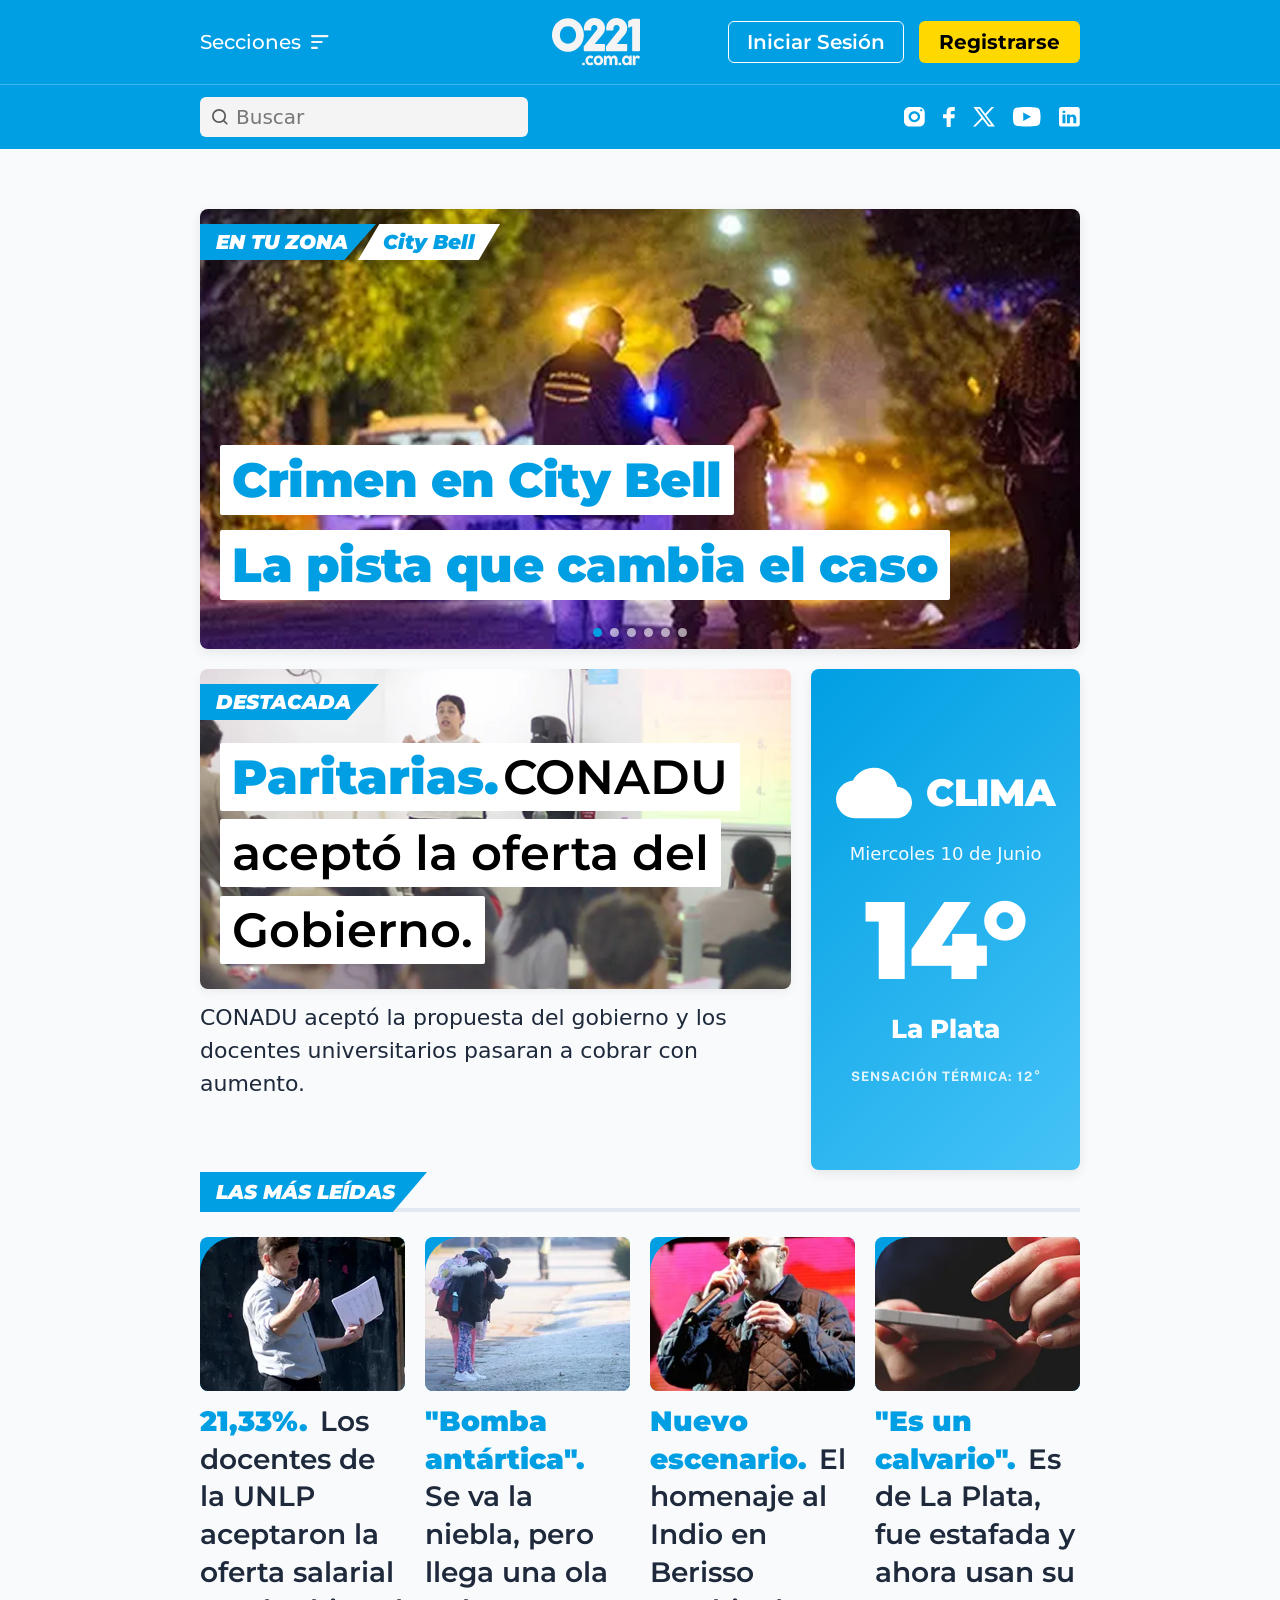
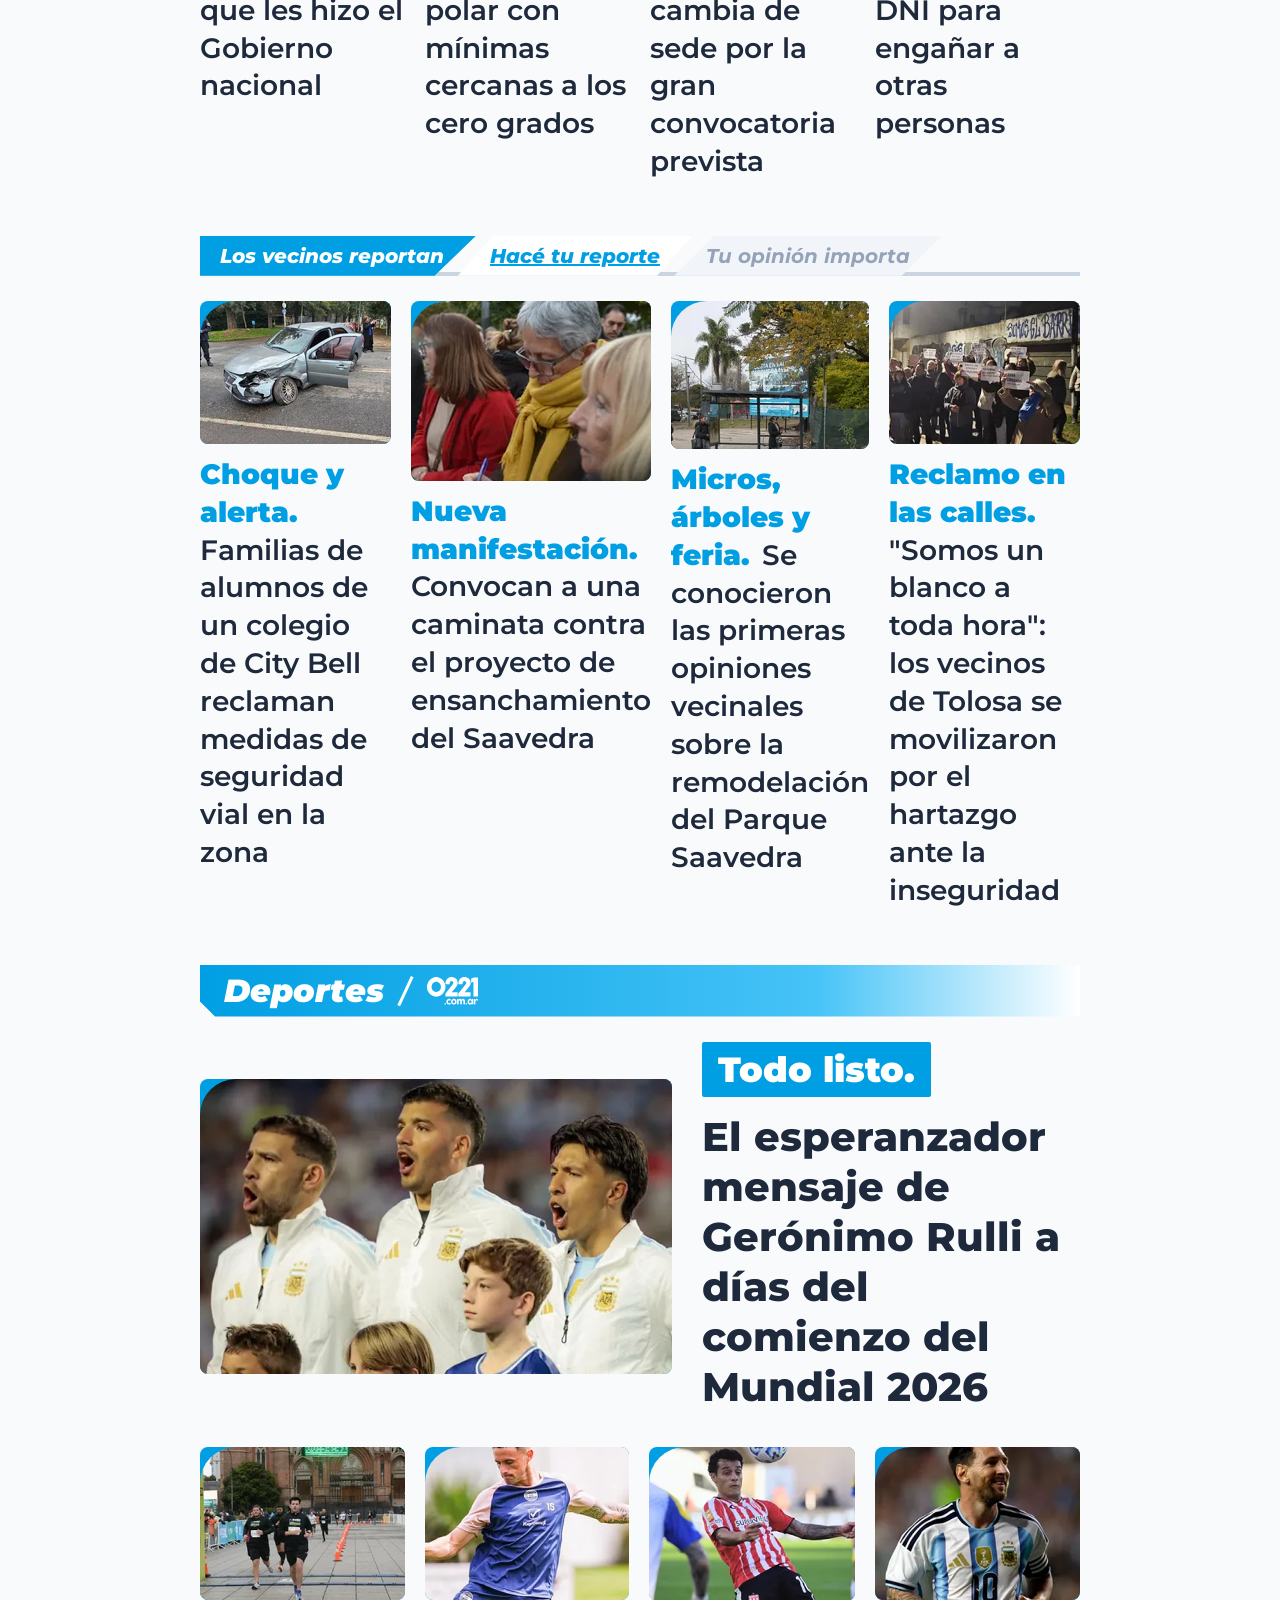
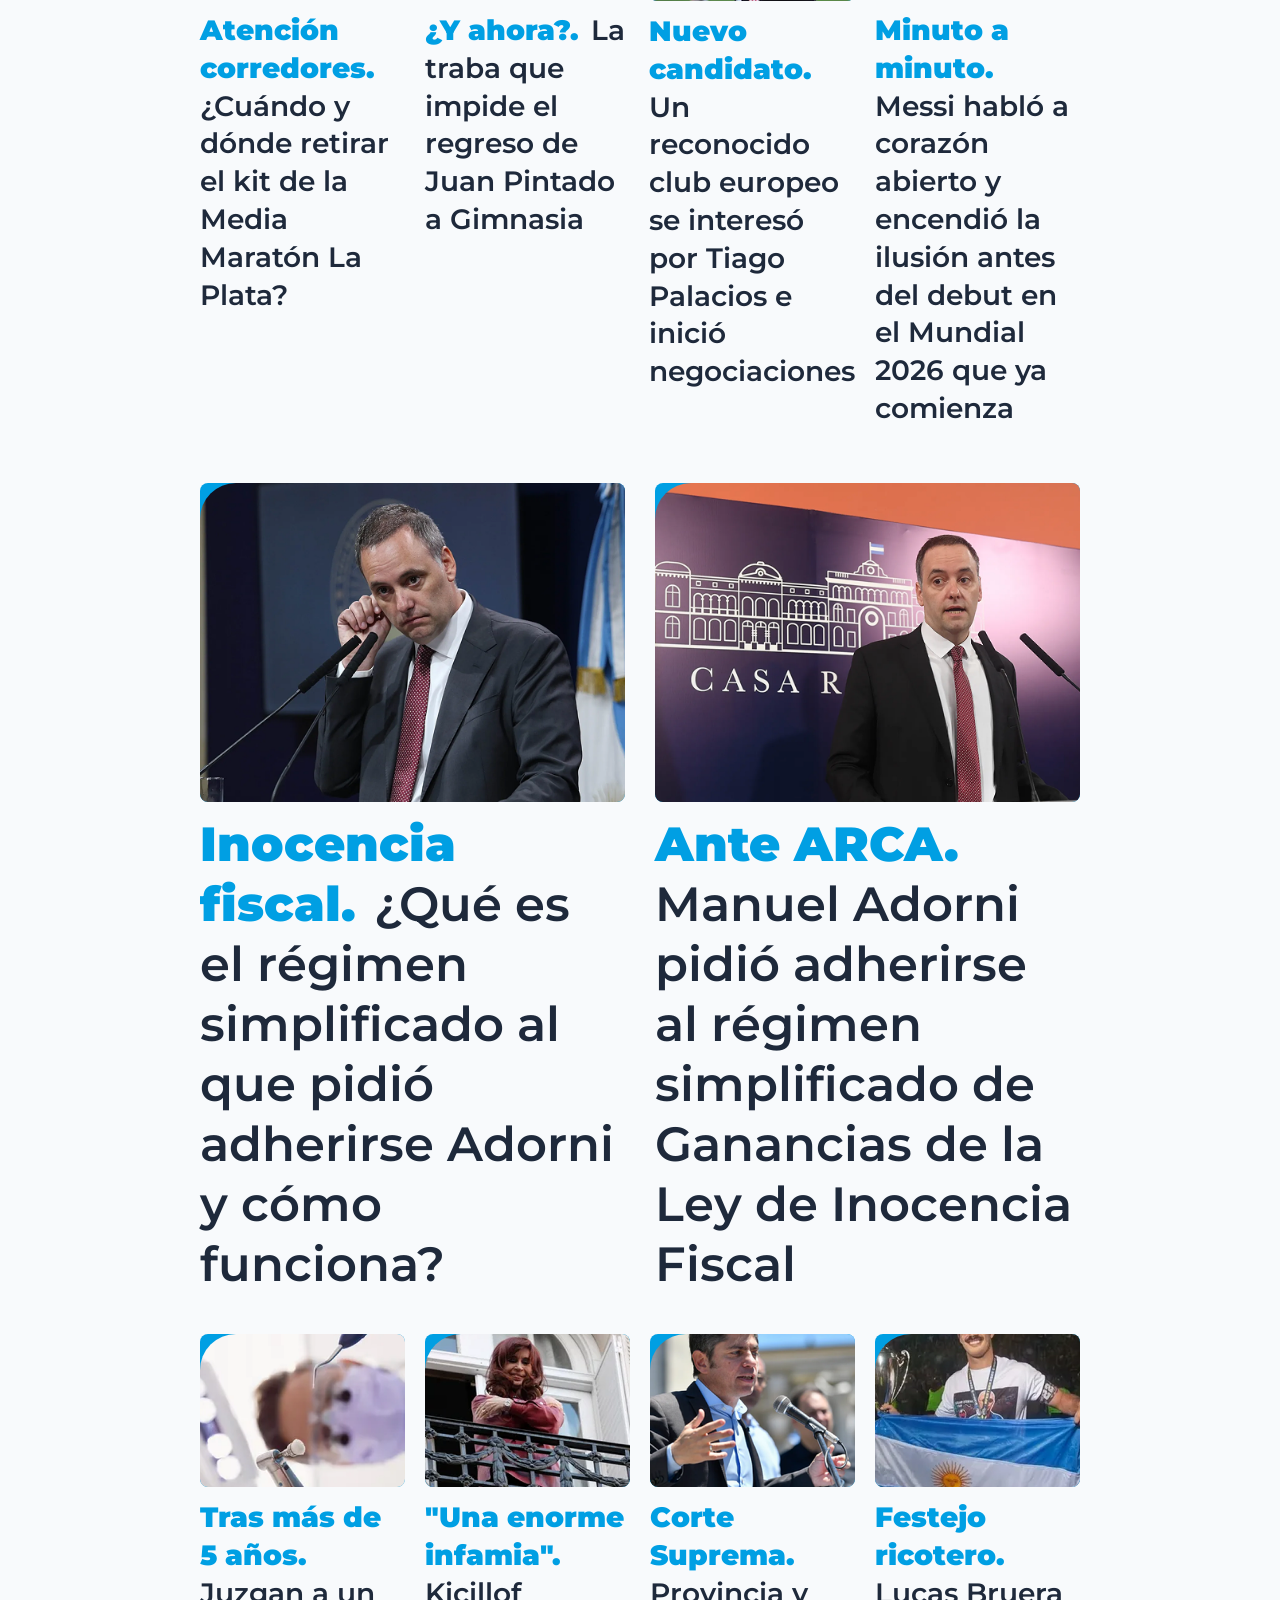
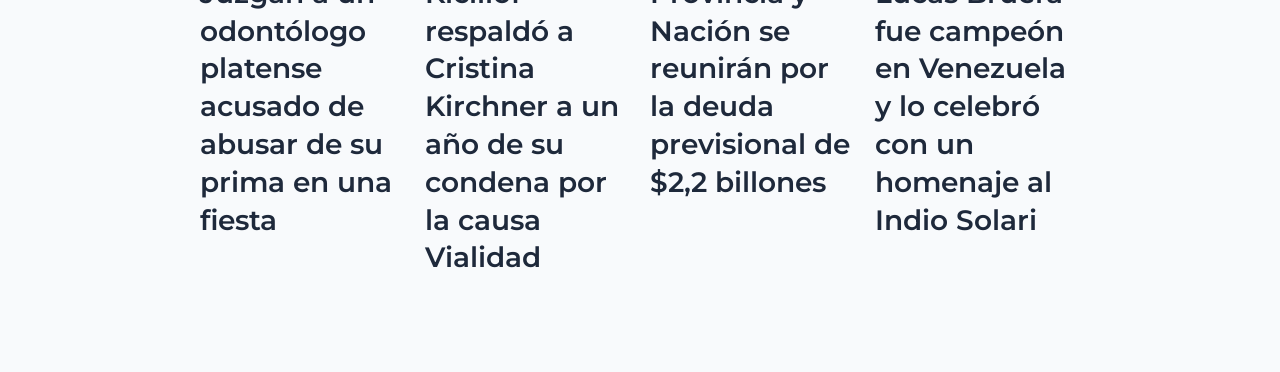
==== index.html @ 54b8370c "Add files via upload" ====
<!DOCTYPE html>
<html lang="es">

<head>
    <meta charset="UTF-8">
    <meta name="viewport" content="width=device-width, initial-scale=1.0">
    <title>0221.com.ar - Taller Web</title>
    <link rel="stylesheet" href="style.css">
</head>

<body>

    <!-- Barra Superior de Navegación -->
    <header class="site-header">

        <!-- Fila Superior -->
        <div class="header-top">
            <div class="header-top-left">
                <button class="sections-btn">
                    <span>Secciones</span>
                    <img src="icons/Secciones.svg" alt="Secciones">
                </button>
            </div>
            <div class="header-top-center">
                <a href="#" class="logo-link">
                    <img src="icons/0221.svg" alt="0221.com.ar" class="logo-img">
                </a>
            </div>
            <div class="header-top-right">
                <a href="#" class="btn-login">Iniciar Sesión</a>
                <a href="#" class="btn-register">Registrarse</a>
            </div>
        </div>

        <!-- Fila Inferior -->
        <div class="header-bottom">
            <div class="search-bar">
                <img src="icons/Lupa.svg" alt="Buscar">
                <input type="text" placeholder="Buscar">
            </div>
            <nav class="social-nav">
                <a href="#" class="social-link">
                    <img src="icons/Instagram.svg" alt="Instagram">
                </a>
                <a href="#" class="social-link">
                    <img src="icons/FaceBook.svg" alt="Facebook">
                </a>
                <a href="#" class="social-link">
                    <img src="icons/Twitter.svg" alt="Twitter">
                </a>
                <a href="#" class="social-link">
                    <img src="icons/YouTube.svg" alt="YouTube">
                </a>
                <a href="#" class="social-link">
                    <img src="icons/Linkedin.svg" alt="LinkedIn">
                </a>
            </nav>
        </div>

    </header>

    <!-- Contenedor del Contenido Principal (con márgenes adaptables) -->
    <main class="main-content">

        <section class="news-section">

            <!-- Tarjeta Principal (Hero) -->
            <div class="hero-card">
                <div class="badge-container">
                    <div class="badge-zone">EN TU ZONA</div>
                    <div class="badge-location">City Bell</div>
                </div>

                <div class="hero-title-container">
                    <div>
                        <h2 class="hero-title-badge">Crimen en City Bell</h2>
                    </div>
                    <div>
                        <h2 class="hero-title-badge">La pista que cambia el caso</h2>
                    </div>
                </div>

                <div class="slider-dots">
                    <span class="dot active"></span>
                    <span class="dot"></span>
                    <span class="dot"></span>
                    <span class="dot"></span>
                    <span class="dot"></span>
                    <span class="dot"></span>
                </div>
            </div>

            <!-- Columna Noticia Destacada -->
            <div class="grid-left">
                <div class="destacada-card">
                    <div class="badge-destacada">DESTACADA</div>
                    <div class="destacada-title-container">
                        <div class="destacada-title-badge">
                            <span class="title-highlight">Paritarias.</span><span class="title-subtext">CONADU aceptó la
                                oferta del Gobierno. </span>
                        </div>
                    </div>
                </div>
                <p class="destacada-caption">
                    CONADU aceptó la propuesta del gobierno y los docentes universitarios pasaran a cobrar con aumento.
                </p>
            </div>

            <!-- Columna Clima -->
            <div class="grid-right">
                <div class="weather-widget">

                    <!-- Estructura Clima Escritorio -->
                    <div class="weather-info-desktop">
                        <div class="weather-header-row">
                            <svg class="weather-cloud-icon" viewBox="0 0 24 24" xmlns="http://www.w3.org/2000/svg">
                                <path
                                    d="M19.36 10.04C18.67 6.59 15.64 4 12 4 9.11 4 6.6 5.64 5.35 8.04 2.34 8.36 0 10.91 0 14c0 3.31 2.69 6 6 6h13c2.76 0 5-2.24 5-5 0-2.64-2.05-4.78-4.64-4.96z" />
                            </svg>
                            <span class="weather-label">CLIMA</span>
                        </div>
                        <div class="weather-date">Miercoles 10 de Junio</div>
                        <div class="weather-temp">14°</div>
                        <div class="weather-location">La Plata</div>
                        <div class="weather-feel">SENSACIÓN TÉRMICA: 12°</div>
                    </div>

                    <!-- Estructura Clima Móvil -->
                    <div class="weather-info-mobile">
                        <svg class="weather-cloud-icon-mobile" viewBox="0 0 24 24" xmlns="http://www.w3.org/2000/svg">
                            <path
                                d="M19.36 10.04C18.67 6.59 15.64 4 12 4 9.11 4 6.6 5.64 5.35 8.04 2.34 8.36 0 10.91 0 14c0 3.31 2.69 6 6 6h13c2.76 0 5-2.24 5-5 0-2.64-2.05-4.78-4.64-4.96z" />
                        </svg>
                        <div class="weather-mobile-content">
                            <div class="weather-group-temp">
                                <span class="weather-lbl">El Clima</span>
                                <span class="weather-val">14°</span>
                            </div>
                            <div class="weather-group-loc">
                                <span class="weather-loc">La Plata</span>
                                <span class="weather-date-mob">Miercoles 10 de Junio</span>
                            </div>
                        </div>
                    </div>

                </div>
            </div>

        </section>

        <!-- Sección Más Leídas -->
        <section class="mas-leidas-section">
            <div class="mas-leidas-header">
                <h2 class="mas-leidas-title">LAS MÁS LEÍDAS</h2>
            </div>

            <div class="mas-leidas-carousel">
                <!-- Tarjeta 1 -->
                <article class="mas-leidas-card">
                    <div class="card-image-container">
                        <img src="images/LasMasLeidas1.png" alt="Noticia 1">
                    </div>
                    <h4 class="card-title">
                        <span class="title-highlight">21,33%.</span>
                        <span class="title-text">Los docentes de la UNLP aceptaron la oferta salarial que les hizo el
                            Gobierno nacional</span>
                    </h4>
                </article>

                <!-- Tarjeta 2 -->
                <article class="mas-leidas-card">
                    <div class="card-image-container">
                        <img src="images/LasMasLeidas2.png" alt="Noticia 2">
                    </div>
                    <h4 class="card-title">
                        <span class="title-highlight">"Bomba antártica".</span>
                        <span class="title-text">Se va la niebla, pero llega una ola polar con mínimas cercanas a los
                            cero grados</span>
                    </h4>
                </article>

                <!-- Tarjeta 3 -->
                <article class="mas-leidas-card">
                    <div class="card-image-container">
                        <img src="images/LasMasLeidas3.png" alt="Noticia 3">
                    </div>
                    <h4 class="card-title">
                        <span class="title-highlight">Nuevo escenario.</span>
                        <span class="title-text">El homenaje al Indio en Berisso cambia de sede por la gran convocatoria
                            prevista</span>
                    </h4>
                </article>

                <!-- Tarjeta 4 -->
                <article class="mas-leidas-card">
                    <div class="card-image-container">
                        <img src="images/LasMasLeidas4.png" alt="Noticia 4">
                    </div>
                    <h4 class="card-title">
                        <span class="title-highlight">"Es un calvario".</span>
                        <span class="title-text">Es de La Plata, fue estafada y ahora usan su DNI para engañar a otras
                            personas</span>
                    </h4>
                </article>
            </div>
        </section>

        <!-- Sección Los Vecinos Reportan -->
        <section class="vecinos-section">
            <div class="vecinos-header">
                <div class="vecinos-title-badge">Los vecinos reportan</div>
                <a href="#" class="vecinos-link-badge">Hacé tu reporte</a>
                <span class="vecinos-text-badge">Tu opinión importa</span>
                <div class="vecinos-header-line"></div>
            </div>
            
            <div class="vecinos-carousel">
                <!-- Tarjeta 1 -->
                <article class="vecinos-card">
                    <div class="card-image-container">
                        <img src="images/LosVecinosReportan1.png" alt="Noticia 1">
                    </div>
                    <h4 class="card-title">
                        <span class="title-highlight">Choque y alerta.</span>
                        <span class="title-text">Familias de alumnos de un colegio de City Bell reclaman medidas de seguridad vial en la zona</span>
                    </h4>
                </article>

                <!-- Tarjeta 2 -->
                <article class="vecinos-card">
                    <div class="card-image-container">
                        <img src="images/LosVecinosReportan2.png" alt="Noticia 2">
                    </div>
                    <h4 class="card-title">
                        <span class="title-highlight">Nueva manifestación.</span>
                        <span class="title-text">Convocan a una caminata contra el proyecto de ensanchamiento del Saavedra</span>
                    </h4>
                </article>

                <!-- Tarjeta 3 -->
                <article class="vecinos-card">
                    <div class="card-image-container">
                        <img src="images/LosVecinosReportan3.png" alt="Noticia 3">
                    </div>
                    <h4 class="card-title">
                        <span class="title-highlight">Micros, árboles y feria.</span>
                        <span class="title-text">Se conocieron las primeras opiniones vecinales sobre la remodelación del Parque Saavedra</span>
                    </h4>
                </article>

                <!-- Tarjeta 4 -->
                <article class="vecinos-card">
                    <div class="card-image-container">
                        <img src="images/LosVecinosReportan4.png" alt="Noticia 4">
                    </div>
                    <h4 class="card-title">
                        <span class="title-highlight">Reclamo en las calles.</span>
                        <span class="title-text">"Somos un blanco a toda hora": los vecinos de Tolosa se movilizaron por el hartazgo ante la inseguridad</span>
                    </h4>
                </article>
            </div>
        </section>

        <!-- Sección Deportes -->
        <section class="deportes-section">
            <div class="deportes-header">
                <span class="deportes-title-text">Deportes</span>
                <span class="deportes-separator"></span>
                <img src="icons/0221.svg" alt="0221.com.ar" class="deportes-logo">
            </div>

            <!-- Deportes Hero (Top Row) -->
            <div class="deportes-hero">
                <div class="deportes-hero-image-container">
                    <img src="images/Deportes1.png" alt="Deportes Hero">
                </div>
                <div class="deportes-hero-info">
                    <div class="deportes-hero-badge-container">
                        <span class="deportes-hero-badge">Todo listo.</span>
                    </div>
                    <h2 class="deportes-hero-title">El esperanzador mensaje de Gerónimo Rulli a días del comienzo del Mundial 2026</h2>
                </div>
            </div>

            <!-- Deportes Carousel (Bottom Row) -->
            <div class="deportes-carousel">
                <!-- Tarjeta 1 (Deportes 2) -->
                <article class="deportes-card">
                    <div class="card-image-container">
                        <img src="images/Deportes2.png" alt="Noticia Deportes 1">
                    </div>
                    <h4 class="card-title">
                        <span class="title-highlight">Atención corredores.</span>
                        <span class="title-text">¿Cuándo y dónde retirar el kit de la Media Maratón La Plata?</span>
                    </h4>
                </article>

                <!-- Tarjeta 2 (Deportes 3) -->
                <article class="deportes-card">
                    <div class="card-image-container">
                        <img src="images/Deportes3.png" alt="Noticia Deportes 2">
                    </div>
                    <h4 class="card-title">
                        <span class="title-highlight">¿Y ahora?.</span>
                        <span class="title-text">La traba que impide el regreso de Juan Pintado a Gimnasia</span>
                    </h4>
                </article>

                <!-- Tarjeta 3 (Deportes 4) -->
                <article class="deportes-card">
                    <div class="card-image-container">
                        <img src="images/Deportes4.png" alt="Noticia Deportes 3">
                    </div>
                    <h4 class="card-title">
                        <span class="title-highlight">Nuevo candidato.</span>
                        <span class="title-text">Un reconocido club europeo se interesó por Tiago Palacios e inició negociaciones</span>
                    </h4>
                </article>

                <!-- Tarjeta 4 (Deportes 5) -->
                <article class="deportes-card">
                    <div class="card-image-container">
                        <img src="images/Deportes5.png" alt="Noticia Deportes 4">
                    </div>
                    <h4 class="card-title">
                        <span class="title-highlight">Minuto a minuto.</span>
                        <span class="title-text">Messi habló a corazón abierto y encendió la ilusión antes del debut en el Mundial 2026 que ya comienza</span>
                    </h4>
                </article>
            </div>
        </section>

        <!-- Sección Noticias Recientes -->
        <section class="recientes-section">
            <!-- Destacadas Recientes (Top Row: 2 columns on desktop, stacked on mobile) -->
            <div class="recientes-destacadas">
                <!-- Tarjeta Grande 1 (NoticiaR5) -->
                <article class="recientes-grande-card">
                    <div class="card-image-container">
                        <img src="images/NoticiaR5.png" alt="Noticia Reciente Grande 1">
                    </div>
                    <h1 class="card-title">
                        <span class="title-highlight">Inocencia fiscal.</span>
                        <span class="title-text">¿Qué es el régimen simplificado al que pidió adherirse Adorni y cómo funciona?</span>
                    </h1>
                </article>

                <!-- Tarjeta Grande 2 (NoticiaR6) -->
                <article class="recientes-grande-card">
                    <div class="card-image-container">
                        <img src="images/NoticiaR6.png" alt="Noticia Reciente Grande 2">
                    </div>
                    <h1 class="card-title">
                        <span class="title-highlight">Ante ARCA.</span>
                        <span class="title-text">Manuel Adorni pidió adherirse al régimen simplificado de Ganancias de la Ley de Inocencia Fiscal</span>
                    </h1>
                </article>
            </div>

            <!-- Carrusel Recientes (Bottom Row: 4 columns on desktop, carousel on mobile) -->
            <div class="recientes-carousel">
                <!-- Tarjeta 1 (NoticiaR1) -->
                <article class="recientes-card">
                    <div class="card-image-container">
                        <img src="images/NoticiaR1.png" alt="Noticia Reciente 1">
                    </div>
                    <h4 class="card-title">
                        <span class="title-highlight">Tras más de 5 años.</span>
                        <span class="title-text">Juzgan a un odontólogo platense acusado de abusar de su prima en una fiesta</span>
                    </h4>
                </article>

                <!-- Tarjeta 2 (NoticiaR2) -->
                <article class="recientes-card">
                    <div class="card-image-container">
                        <img src="images/NoticiaR2.png" alt="Noticia Reciente 2">
                    </div>
                    <h4 class="card-title">
                        <span class="title-highlight">"Una enorme infamia".</span>
                        <span class="title-text">Kicillof respaldó a Cristina Kirchner a un año de su condena por la causa Vialidad</span>
                    </h4>
                </article>

                <!-- Tarjeta 3 (NoticiaR3) -->
                <article class="recientes-card">
                    <div class="card-image-container">
                        <img src="images/NoticiaR3.png" alt="Noticia Reciente 3">
                    </div>
                    <h4 class="card-title">
                        <span class="title-highlight">Corte Suprema.</span>
                        <span class="title-text">Provincia y Nación se reunirán por la deuda previsional de $2,2 billones</span>
                    </h4>
                </article>

                <!-- Tarjeta 4 (NoticiaR4) -->
                <article class="recientes-card">
                    <div class="card-image-container">
                        <img src="images/NoticiaR4.png" alt="Noticia Reciente 4">
                    </div>
                    <h4 class="card-title">
                        <span class="title-highlight">Festejo ricotero.</span>
                        <span class="title-text">Lucas Bruera fue campeón en Venezuela y lo celebró con un homenaje al Indio Solari</span>
                    </h4>
                </article>
            </div>
        </section>

    </main>

</body>

</html>
---- style.css ----
/* ==========================================
   CARGA DE FUENTES LOCALES (Montserrat)
   ========================================== */

/* Montserrat 100 */
@font-face {
  font-family: 'Montserrat';
  src: url('fonts/montserrat/Montserrat-100.woff2') format('woff2');
  font-weight: 100;
  font-style: normal;
  font-display: swap;
}

@font-face {
  font-family: 'Montserrat';
  src: url('fonts/montserrat/Montserrat-100italic.woff2') format('woff2');
  font-weight: 100;
  font-style: italic;
  font-display: swap;
}

/* Montserrat 200 */
@font-face {
  font-family: 'Montserrat';
  src: url('fonts/montserrat/Montserrat-200.woff2') format('woff2');
  font-weight: 200;
  font-style: normal;
  font-display: swap;
}

@font-face {
  font-family: 'Montserrat';
  src: url('fonts/montserrat/Montserrat-200italic.woff2') format('woff2');
  font-weight: 200;
  font-style: italic;
  font-display: swap;
}

/* Montserrat 300 */
@font-face {
  font-family: 'Montserrat';
  src: url('fonts/montserrat/Montserrat-300.woff2') format('woff2');
  font-weight: 300;
  font-style: normal;
  font-display: swap;
}

@font-face {
  font-family: 'Montserrat';
  src: url('fonts/montserrat/Montserrat-300italic.woff2') format('woff2');
  font-weight: 300;
  font-style: italic;
  font-display: swap;
}

/* Montserrat 400 / Regular */
@font-face {
  font-family: 'Montserrat';
  src: url('fonts/montserrat/Montserrat-regular.woff2') format('woff2');
  font-weight: 400;
  font-style: normal;
  font-display: swap;
}

@font-face {
  font-family: 'Montserrat';
  src: url('fonts/montserrat/Montserrat-italic.woff2') format('woff2');
  font-weight: 400;
  font-style: italic;
  font-display: swap;
}

/* Montserrat 500 */
@font-face {
  font-family: 'Montserrat';
  src: url('fonts/montserrat/Montserrat-500.woff2') format('woff2');
  font-weight: 500;
  font-style: normal;
  font-display: swap;
}

@font-face {
  font-family: 'Montserrat';
  src: url('fonts/montserrat/Montserrat-500italic.woff2') format('woff2');
  font-weight: 500;
  font-style: italic;
  font-display: swap;
}

/* Montserrat 600 */
@font-face {
  font-family: 'Montserrat';
  src: url('fonts/montserrat/Montserrat-600.woff2') format('woff2');
  font-weight: 600;
  font-style: normal;
  font-display: swap;
}

@font-face {
  font-family: 'Montserrat';
  src: url('fonts/montserrat/Montserrat-600italic.woff2') format('woff2');
  font-weight: 600;
  font-style: italic;
  font-display: swap;
}

/* Montserrat 700 */
@font-face {
  font-family: 'Montserrat';
  src: url('fonts/montserrat/Montserrat-700.woff2') format('woff2');
  font-weight: 700;
  font-style: normal;
  font-display: swap;
}

@font-face {
  font-family: 'Montserrat';
  src: url('fonts/montserrat/Montserrat-700italic.woff2') format('woff2');
  font-weight: 700;
  font-style: italic;
  font-display: swap;
}

/* Montserrat 800 */
@font-face {
  font-family: 'Montserrat';
  src: url('fonts/montserrat/Montserrat-800.woff2') format('woff2');
  font-weight: 800;
  font-style: normal;
  font-display: swap;
}

@font-face {
  font-family: 'Montserrat';
  src: url('fonts/montserrat/Montserrat-800italic.woff2') format('woff2');
  font-weight: 800;
  font-style: italic;
  font-display: swap;
}

/* Montserrat 900 / Black */
@font-face {
  font-family: 'Montserrat';
  src: url('fonts/montserrat/Montserrat-900.woff2') format('woff2');
  font-weight: 900;
  font-style: normal;
  font-display: swap;
}

@font-face {
  font-family: 'Montserrat';
  src: url('fonts/montserrat/Montserrat-900italic.woff2') format('woff2');
  font-weight: 900;
  font-style: italic;
  font-display: swap;
}


/* ==========================================
   CARGA DE FUENTES LOCALES (Public Sans)
   ========================================== */

/* Public Sans 100 */
@font-face {
  font-family: 'Public Sans';
  src: url('fonts/public-sans/PublicSans-100.woff2') format('woff2');
  font-weight: 100;
  font-style: normal;
  font-display: swap;
}

@font-face {
  font-family: 'Public Sans';
  src: url('fonts/public-sans/PublicSans-100italic.woff2') format('woff2');
  font-weight: 100;
  font-style: italic;
  font-display: swap;
}

/* Public Sans 200 */
@font-face {
  font-family: 'Public Sans';
  src: url('fonts/public-sans/PublicSans-200.woff2') format('woff2');
  font-weight: 200;
  font-style: normal;
  font-display: swap;
}

@font-face {
  font-family: 'Public Sans';
  src: url('fonts/public-sans/PublicSans-200italic.woff2') format('woff2');
  font-weight: 200;
  font-style: italic;
  font-display: swap;
}

/* Public Sans 300 */
@font-face {
  font-family: 'Public Sans';
  src: url('fonts/public-sans/PublicSans-300.woff2') format('woff2');
  font-weight: 300;
  font-style: normal;
  font-display: swap;
}

@font-face {
  font-family: 'Public Sans';
  src: url('fonts/public-sans/PublicSans-300italic.woff2') format('woff2');
  font-weight: 300;
  font-style: italic;
  font-display: swap;
}

/* Public Sans 400 / Regular */
@font-face {
  font-family: 'Public Sans';
  src: url('fonts/public-sans/PublicSans-regular.woff2') format('woff2');
  font-weight: 400;
  font-style: normal;
  font-display: swap;
}

@font-face {
  font-family: 'Public Sans';
  src: url('fonts/public-sans/PublicSans-italic.woff2') format('woff2');
  font-weight: 400;
  font-style: italic;
  font-display: swap;
}

/* Public Sans 500 */
@font-face {
  font-family: 'Public Sans';
  src: url('fonts/public-sans/PublicSans-500.woff2') format('woff2');
  font-weight: 500;
  font-style: normal;
  font-display: swap;
}

@font-face {
  font-family: 'Public Sans';
  src: url('fonts/public-sans/PublicSans-500italic.woff2') format('woff2');
  font-weight: 500;
  font-style: italic;
  font-display: swap;
}

/* Public Sans 600 */
@font-face {
  font-family: 'Public Sans';
  src: url('fonts/public-sans/PublicSans-600.woff2') format('woff2');
  font-weight: 600;
  font-style: normal;
  font-display: swap;
}

@font-face {
  font-family: 'Public Sans';
  src: url('fonts/public-sans/PublicSans-600italic.woff2') format('woff2');
  font-weight: 600;
  font-style: italic;
  font-display: swap;
}

/* Public Sans 700 */
@font-face {
  font-family: 'Public Sans';
  src: url('fonts/public-sans/PublicSans-700.woff2') format('woff2');
  font-weight: 700;
  font-style: normal;
  font-display: swap;
}

@font-face {
  font-family: 'Public Sans';
  src: url('fonts/public-sans/PublicSans-700italic.woff2') format('woff2');
  font-weight: 700;
  font-style: italic;
  font-display: swap;
}

/* Public Sans 800 */
@font-face {
  font-family: 'Public Sans';
  src: url('fonts/public-sans/PublicSans-800.woff2') format('woff2');
  font-weight: 800;
  font-style: normal;
  font-display: swap;
}

@font-face {
  font-family: 'Public Sans';
  src: url('fonts/public-sans/PublicSans-800italic.woff2') format('woff2');
  font-weight: 800;
  font-style: italic;
  font-display: swap;
}

/* Public Sans 900 / Black */
@font-face {
  font-family: 'Public Sans';
  src: url('fonts/public-sans/PublicSans-900.woff2') format('woff2');
  font-weight: 900;
  font-style: normal;
  font-display: swap;
}

@font-face {
  font-family: 'Public Sans';
  src: url('fonts/public-sans/PublicSans-900italic.woff2') format('woff2');
  font-weight: 900;
  font-style: italic;
  font-display: swap;
}


/* ==========================================
   DEFINICIÓN DE PARÁMETROS Y VARIABLES
   ========================================== */

:root {
  /* Familias tipográficas */
  --font-headings: 'Montserrat', system-ui, -apple-system, sans-serif;
  --font-body: 'Public Sans', system-ui, -apple-system, sans-serif;

  /* Tamaños por defecto (Mobile First) */
  --fs-h1: 32px;
  --fs-h2: 28px;
  --fs-h3: 24px;
  --fs-h4: 20px;
  --fs-p: 18px;
  --fs-link: 16px;

  /* Relleno / Márgenes laterales de la página */
  --page-padding: 20px;
}

/* Media query para Escritorio (Desktop) */
@media (min-width: 768px) {
  :root {
    --fs-h1: 48px;
    --fs-h2: 40px;
    --fs-h3: 35px;
    --fs-h4: 28px;
    --fs-p: 22px;
    --fs-link: 20px;

    --page-padding: 200px;
  }
}

/* Aplicación práctica en los elementos estándar */
h1 {
  font-family: var(--font-headings);
  font-size: var(--fs-h1);
}

h2 {
  font-family: var(--font-headings);
  font-size: var(--fs-h2);
}

h3 {
  font-family: var(--font-headings);
  font-size: var(--fs-h3);
}

h4 {
  font-family: var(--font-headings);
  font-size: var(--fs-h4);
}

p {
  font-family: var(--font-body);
  font-size: var(--fs-p);
}

a {
  font-family: var(--font-body);
  font-size: var(--fs-link);
}

/* Estilo general del cuerpo de la página */
body {
  margin: 0;
  padding: 0;
  background-color: #f8fafc;
  color: #1e293b;
}

/* Contenedor del contenido principal */
.main-content {
  padding-left: var(--page-padding);
  padding-right: var(--page-padding);
  padding-top: 40px;
  padding-bottom: 40px;
}


/* ==========================================
   BARRA SUPERIOR (HEADER 0221.com.ar)
   ========================================== */

.site-header {
  background-color: #009fe3;
  width: 100%;
}

.header-top,
.header-bottom {
  display: flex;
  justify-content: space-between;
  align-items: center;
  padding-left: var(--page-padding);
  padding-right: var(--page-padding);
}

/* Fila Superior */
.header-top {
  padding-top: 18px;
  padding-bottom: 18px;
  border-bottom: 1.5px solid rgba(255, 255, 255, 0.25);
}

.header-top-left {
  flex: 1;
  display: flex;
  justify-content: flex-start;
  align-items: center;
}

.header-top-center {
  flex: 1;
  display: flex;
  justify-content: center;
  align-items: center;
}

.header-top-right {
  flex: 1;
  display: flex;
  justify-content: flex-end;
  align-items: center;
  gap: 15px;
}

/* Botón Secciones */
.sections-btn {
  display: inline-flex;
  align-items: center;
  gap: 10px;
  background: none;
  border: none;
  color: white;
  font-family: var(--font-headings);
  font-size: var(--fs-link);
  font-weight: 500;
  cursor: pointer;
  padding: 0;
}

.sections-btn img {
  height: 14px;
  width: auto;
}

/* Logo */
.logo-link {
  display: inline-flex;
}

.logo-img {
  height: 48px;
  width: auto;
}

/* Botón Iniciar Sesión */
.btn-login {
  color: white;
  border: 1.5px solid white;
  border-radius: 6px;
  padding: 8px 18px;
  font-family: var(--font-headings);
  font-size: var(--fs-link);
  font-weight: 600;
  text-decoration: none;
  white-space: nowrap;
  transition: background-color 0.2s ease, color 0.2s ease;
}

.btn-login:hover {
  background-color: white;
  color: #009fe3;
}

/* Botón Registrarse */
.btn-register {
  background-color: #ffd800;
  color: black;
  border: none;
  border-radius: 6px;
  padding: 9px 20px;
  font-family: var(--font-headings);
  font-size: var(--fs-link);
  font-weight: 700;
  text-decoration: none;
  white-space: nowrap;
  transition: opacity 0.2s ease;
}

.btn-register:hover {
  opacity: 0.9;
}

/* Fila Inferior */
.header-bottom {
  padding-top: 12px;
  padding-bottom: 12px;
}

/* Buscador */
.search-bar {
  position: relative;
  display: flex;
  align-items: center;
}

.search-bar img {
  position: absolute;
  left: 12px;
  width: 16px;
  height: 16px;
  pointer-events: none;
}

.search-bar input {
  background-color: #f4f4f4;
  border: none;
  border-radius: 6px;
  padding: 8px 12px 8px 36px;
  font-family: var(--font-body);
  font-size: var(--fs-link);
  width: 280px;
  color: #333;
  outline: none;
  transition: width 0.2s ease, background-color 0.2s ease;
}

.search-bar input::placeholder {
  color: #777;
}

.search-bar input:focus {
  background-color: white;
  box-shadow: 0 0 0 2px rgba(255, 255, 255, 0.5);
}

/* Redes Sociales */
.social-nav {
  display: flex;
  gap: 18px;
  align-items: center;
}

.social-link {
  display: inline-flex;
  align-items: center;
  justify-content: center;
  transition: opacity 0.2s ease;
}

.social-link:hover {
  opacity: 0.8;
}

.social-link img {
  height: 20px;
  width: auto;
}

/* Adaptación responsiva para pantallas pequeñas (Mobile) */
@media (max-width: 767px) {
  .sections-btn span {
    display: none;
    /* Oculta el texto "Secciones", muestra solo el ícono en móviles */
  }

  .logo-img {
    height: 38px;
  }

  .header-top-right {
    gap: 8px;
  }

  .btn-login {
    display: none;
  }

  .btn-register {
    padding: 7px 12px;
  }

  .header-bottom {
    flex-direction: column;
    gap: 12px;
    align-items: stretch;
  }

  .search-bar input {
    width: 100%;
  }

  .social-nav {
    justify-content: center;
    padding-top: 4px;
  }
}

/* ==========================================
   SECCIÓN DE NOTICIAS DE LA PORTADA
   ========================================== */

/* Contenedor Grid Principal */
.news-section {
  display: grid;
  grid-template-columns: 2.2fr 1fr;
  gap: 20px;
  margin-top: 20px;
}

/* Tarjeta Destacada Grande (Hero) */
.hero-card {
  grid-column: 1 / 3;
  position: relative;
  background-image: url('images/ImagenPrimeraSeccion.png');
  background-size: cover;
  background-position: center;
  height: 400px;
  border-radius: 8px;
  overflow: hidden;
  box-shadow: 0 4px 12px rgba(0, 0, 0, 0.08);
  display: flex;
  flex-direction: column;
  justify-content: space-between;
  padding: 20px 0;
}

/* Contenedor de Badges (Top-Left) */
.badge-container {
  position: absolute;
  top: 15px;
  left: 0;
  display: flex;
  align-items: center;
  z-index: 10;
}

.badge-zone {
  background-color: #009fe3;
  color: white;
  font-family: var(--font-headings);
  font-weight: 900;
  font-style: italic;
  font-size: var(--fs-link);
  padding: 6px 28px 6px 16px;
  clip-path: polygon(0 0, 100% 0, 82% 100%, 0 100%);
  z-index: 3;
}

.badge-location {
  background-color: white;
  color: #009fe3;
  font-family: var(--font-headings);
  font-weight: 900;
  font-style: italic;
  font-size: var(--fs-link);
  padding: 6px 25px 6px 25px;
  margin-left: -18px;
  clip-path: polygon(15% 0, 100% 0, 85% 100%, 0 100%);
  z-index: 2;
}

/* Contenedor del Título */
.hero-title-container {
  display: flex;
  flex-direction: column;
  align-items: flex-start;
  gap: 8px;
  margin-top: auto;
  margin-bottom: 25px;
  padding-left: 20px;
  padding-right: 40px;
}

.hero-title-badge {
  background-color: white;
  color: #009fe3;
  font-family: var(--font-headings);
  font-size: var(--fs-h1);
  font-weight: 900;
  margin: 0;
  padding: 6px 12px;
  display: inline;
  letter-spacing: -0.01em;
  border-radius: 2px;
  line-height: 1.6;
  box-decoration-break: clone;
  -webkit-box-decoration-break: clone;
}

/* Puntos de Navegación del Slider */
.slider-dots {
  position: absolute;
  bottom: 12px;
  left: 50%;
  transform: translateX(-50%);
  display: flex;
  gap: 8px;
  z-index: 5;
}

.dot {
  width: 9px;
  height: 9px;
  border-radius: 50%;
  background-color: rgba(255, 255, 255, 0.6);
  display: inline-block;
}

.dot.active {
  background-color: #009fe3;
}

/* Columna Izquierda (Noticia Destacada) */
.grid-left {
  display: flex;
  flex-direction: column;
}

.destacada-card {
  position: relative;
  background-image: url('images/ImagenPrimeraSeccion2.png');
  background-size: cover;
  background-position: center;
  height: 280px;
  border-radius: 8px;
  overflow: hidden;
  box-shadow: 0 4px 10px rgba(0, 0, 0, 0.05);
  display: flex;
  flex-direction: column;
  justify-content: space-between;
  padding: 20px 0;
}

.badge-destacada {
  background-color: #009fe3;
  color: white;
  font-family: var(--font-headings);
  font-weight: 900;
  font-style: italic;
  font-size: var(--fs-link);
  padding: 6px 28px 6px 16px;
  clip-path: polygon(0 0, 100% 0, 82% 100%, 0 100%);
  position: absolute;
  top: 15px;
  left: 0;
  z-index: 10;
}

.destacada-title-container {
  margin-top: auto;
  padding-left: 20px;
  padding-right: 40px;
}

.destacada-title-badge {
  background-color: white;
  color: black;
  font-family: var(--font-headings);
  font-size: var(--fs-h1);
  padding: 6px 12px;
  display: inline;
  border-radius: 2px;
  line-height: 1.6;
  margin: 0;
  box-decoration-break: clone;
  -webkit-box-decoration-break: clone;
}

.title-highlight {
  color: #009fe3;
  font-weight: 900;
  /* Montserrat Black */
  margin-right: 4px;
}

.title-subtext {
  font-weight: 600;
  /* Montserrat SemiBold */
  color: black;
}

.destacada-caption {
  font-family: var(--font-body);
  font-size: var(--fs-p);
  font-weight: 400;
  color: #1e293b;
  margin-top: 12px;
  line-height: 1.5;
}

/* Columna Derecha (Clima) */
.grid-right {
  display: flex;
}

.weather-widget {
  --weather-label-fs: 38px;
  --weather-date-fs: 18px;
  --weather-temp-fs: 110px;
  --weather-loc-fs: 26px;
  --weather-feel-fs: 13px;
  --weather-cloud-w: 76px;

  background: linear-gradient(135deg, #009fe3 0%, #46c3f7 100%);
  border-radius: 8px;
  padding: 24px;
  color: white;
  text-align: center;
  display: flex;
  flex-direction: column;
  align-items: center;
  justify-content: center;
  box-shadow: 0 4px 12px rgba(0, 0, 0, 0.08);
  width: 100%;
  height: 100%;
}

.weather-info-desktop {
  display: flex;
  flex-direction: column;
  align-items: center;
  justify-content: center;
  width: 100%;
  height: 100%;
}

.weather-header-row {
  display: flex;
  align-items: center;
  justify-content: center;
  gap: 14px;
  margin-bottom: 4px;
}

.weather-cloud-icon {
  width: var(--weather-cloud-w);
  height: auto;
  fill: white;
}

.weather-label {
  font-family: var(--font-headings);
  font-weight: 900;
  font-size: var(--weather-label-fs);
  letter-spacing: -0.01em;
  margin: 0;
  line-height: 1;
}

.weather-date {
  font-family: var(--font-body);
  font-size: var(--weather-date-fs);
  opacity: 0.95;
  margin-top: 8px;
  margin-bottom: 24px;
}

.weather-temp {
  font-family: var(--font-headings);
  font-weight: 900;
  font-size: var(--weather-temp-fs);
  line-height: 0.95;
  margin-bottom: 20px;
  letter-spacing: -0.02em;
}

.weather-location {
  font-family: var(--font-headings);
  font-weight: 800;
  font-size: var(--weather-loc-fs);
  margin-bottom: 24px;
  letter-spacing: -0.01em;
}

.weather-feel {
  font-family: var(--font-body);
  font-size: var(--weather-feel-fs);
  font-weight: 700;
  opacity: 0.85;
  letter-spacing: 0.08em;
  text-transform: uppercase;
}

.weather-info-mobile {
  display: none;
}

/* ==========================================
   SECCIÓN MÁS LEÍDAS
   ========================================== */

.mas-leidas-section {
  margin-top: 50px;
  margin-bottom: 55px;
}

.mas-leidas-header {
  display: flex;
  align-items: center;
  border-bottom: 4px solid #e2e8f0;
  margin-bottom: 25px;
}

.mas-leidas-title {
  background-color: #009fe3;
  color: white;
  font-family: var(--font-headings);
  font-size: var(--fs-link);
  font-weight: 900;
  font-style: italic;
  margin: 0;
  padding: 8px 32px 8px 16px;
  clip-path: polygon(0 0, 100% 0, 85% 100%, 0 100%);
  margin-bottom: -4px;
  /* Solapa con la línea gris inferior */
  text-transform: uppercase;
}

.mas-leidas-carousel,
.vecinos-carousel,
.deportes-carousel,
.recientes-carousel {
  display: grid;
  grid-template-columns: repeat(4, 1fr);
  gap: 20px;
}

.mas-leidas-card,
.vecinos-card,
.deportes-card,
.recientes-card {
  display: flex;
  flex-direction: column;
}

.card-image-container {
  background-color: #009fe3;
  border-radius: 8px;
  overflow: hidden;
  position: relative;
  aspect-ratio: 4 / 3;
}

.card-image-container img {
  width: 100%;
  height: 100%;
  object-fit: cover;
  display: block;
  border-top-left-radius: 36px;
  transition: transform 0.3s ease;
}

.mas-leidas-card:hover .card-image-container img,
.vecinos-card:hover .card-image-container img,
.deportes-card:hover .card-image-container img,
.recientes-grande-card:hover .card-image-container img,
.recientes-card:hover .card-image-container img {
  transform: scale(1.03);
}

.card-title {
  font-family: var(--font-headings);
  font-size: var(--fs-h4);
  line-height: 1.35;
  margin-top: 12px;
  margin-bottom: 0;
}

.title-highlight {
  color: #009fe3;
  font-weight: 900;
}

.title-text {
  color: #1e293b;
  font-weight: 600;
}

/* ==========================================
   SECCIÓN LOS VECINOS REPORTAN
   ========================================== */

.vecinos-section {
  margin-top: 50px;
  margin-bottom: 55px;
}

.vecinos-header {
  display: flex;
  align-items: center;
  border-bottom: 4px solid #cbd5e1;
  margin-bottom: 25px;
  position: relative;
}

.vecinos-title-badge {
  background-color: #009fe3;
  color: white;
  font-family: var(--font-headings);
  font-weight: 800;
  font-style: italic;
  font-size: var(--fs-link);
  padding: 8px 32px 8px 20px;
  clip-path: polygon(0 0, 100% 0, 85% 100%, 0 100%);
  margin-bottom: -4px;
  z-index: 3;
}

.vecinos-link-badge {
  background-color: #ffffff;
  color: #009fe3;
  font-family: var(--font-headings);
  font-weight: 800;
  font-style: italic;
  font-size: var(--fs-link);
  padding: 8px 32px 8px 32px;
  margin-left: -18px;
  clip-path: polygon(15% 0, 100% 0, 85% 100%, 0 100%);
  text-decoration: underline;
  margin-bottom: -4px;
  z-index: 2;
  transition: opacity 0.2s ease;
}

.vecinos-link-badge:hover {
  opacity: 0.85;
}

.vecinos-text-badge {
  background-color: #f1f5f9;
  color: #94a3b8;
  font-family: var(--font-headings);
  font-weight: 700;
  font-style: italic;
  font-size: var(--fs-link);
  padding: 8px 32px 8px 32px;
  margin-left: -18px;
  clip-path: polygon(15% 0, 100% 0, 85% 100%, 0 100%);
  margin-bottom: -4px;
  z-index: 1;
}

/* ==========================================
   SECCIÓN DEPORTES
   ========================================== */

.deportes-section {
  margin-top: 50px;
  margin-bottom: 55px;
}

.deportes-header {
  background: linear-gradient(to right, #009fe3 0%, #46c3f7 70%, #ffffff 100%);
  clip-path: polygon(0 0, 100% 0, 100% 100%, 15px 100%, 0 calc(100% - 15px));
  display: flex;
  align-items: center;
  padding: 10px 24px;
  height: 52px;
  margin-bottom: 25px;
  gap: 20px;
  box-sizing: border-box;
}

.deportes-title-text {
  color: white;
  font-family: var(--font-headings);
  font-weight: 900;
  font-style: italic;
  font-size: 32px;
  line-height: 1;
}

.deportes-separator {
  width: 2.5px;
  height: 32px;
  background-color: white;
  transform: rotate(25deg);
  display: inline-block;
}

.deportes-logo {
  height: 28px;
  width: auto;
  filter: brightness(0) invert(1);
  display: block;
}

.deportes-hero {
  display: grid;
  grid-template-columns: 1.25fr 1fr;
  gap: 30px;
  margin-bottom: 35px;
  align-items: center;
}

.deportes-hero-image-container {
  background-color: #009fe3;
  border-radius: 8px;
  overflow: hidden;
  position: relative;
  aspect-ratio: 16 / 10;
}

.deportes-hero-image-container img {
  width: 100%;
  height: 100%;
  object-fit: cover;
  display: block;
  border-top-left-radius: 36px;
}

.deportes-hero-info {
  display: flex;
  flex-direction: column;
  justify-content: center;
}

.deportes-hero-badge-container {
  margin-bottom: 15px;
}

.deportes-hero-badge {
  background-color: #009fe3;
  color: white;
  font-family: var(--font-headings);
  font-weight: 900;
  font-size: var(--fs-h3);
  padding: 6px 16px;
  display: inline-block;
  border-radius: 2px;
}

.deportes-hero-title {
  font-family: var(--font-headings);
  font-weight: 800;
  font-size: var(--fs-h2);
  line-height: 1.25;
  margin: 0;
  color: #1e293b;
}

/* ==========================================
   SECCIÓN NOTICIAS RECIENTES
   ========================================== */

.recientes-section {
  margin-top: 50px;
  margin-bottom: 55px;
}

.recientes-destacadas {
  display: grid;
  grid-template-columns: 1fr 1fr;
  gap: 30px;
  margin-bottom: 40px;
}

.recientes-grande-card {
  display: flex;
  flex-direction: column;
}

h1.card-title {
  font-family: var(--font-headings);
  font-size: var(--fs-h1);
  font-weight: 800;
  line-height: 1.25;
  margin-top: 12px;
  margin-bottom: 0;
}

/* Adaptación para pantallas pequeñas (Mobile) */
@media (max-width: 767px) {
  .news-section {
    display: flex;
    flex-direction: column;
    gap: 15px;
  }

  .hero-card {
    order: 1;
    height: 480px;
    /* Cropping vertical para móvil */
  }

  .grid-right {
    order: 2;
    /* El Clima va al medio en celulares */
    width: 100%;
  }

  .grid-left {
    order: 3;
    /* Destacada va abajo */
    width: 100%;
  }

  .destacada-card {
    height: 380px;
    /* Cropping vertical para móvil */
  }

  .hero-title-badge {
    padding: 4px 8px;
    line-height: 1.8;
  }

  .destacada-title-badge {
    padding: 4px 8px;
    line-height: 1.8;
  }

  .slider-dots {
    display: none;
  }

  /* Clima en formato horizontal para móvil */
  .weather-widget {
    flex-direction: row;
    justify-content: space-between;
    align-items: center;
    padding: 18px;
    height: auto;
    text-align: left;
  }

  .weather-cloud-icon-mobile {
    width: 54px;
    height: 54px;
    margin-bottom: 0;
    fill: white;
  }

  .weather-info-desktop {
    display: none;
  }

  .weather-info-mobile {
    display: flex;
    justify-content: space-between;
    align-items: center;
    width: 100%;
  }

  .weather-mobile-content {
    display: flex;
    justify-content: space-between;
    align-items: center;
    flex: 1;
    margin-left: 20px;
  }

  .weather-group-temp {
    display: flex;
    flex-direction: column;
  }

  .weather-lbl {
    font-family: var(--font-body);
    font-size: var(--fs-link);
    font-weight: 600;
    opacity: 0.9;
  }

  .weather-val {
    font-family: var(--font-headings);
    font-weight: 900;
    font-size: var(--fs-h1);
    line-height: 1.1;
  }

  .weather-group-loc {
    display: flex;
    flex-direction: column;
    align-items: flex-end;
    text-align: right;
  }

  .weather-loc {
    font-family: var(--font-headings);
    font-weight: 900;
    font-size: var(--fs-h2);
    margin-bottom: 2px;
  }

  .weather-date-mob {
    font-family: var(--font-body);
    font-size: var(--fs-link);
    opacity: 0.9;
  }

  /* Estilos para Más Leídas, Los Vecinos Reportan y Deportes en Móvil (Carrusel) */
  .mas-leidas-section,
  .vecinos-section,
  .deportes-section {
    margin-top: 35px;
    margin-bottom: 35px;
  }

  .mas-leidas-carousel,
  .vecinos-carousel,
  .deportes-carousel,
  .recientes-carousel {
    display: flex;
    flex-wrap: nowrap;
    overflow-x: auto;
    scroll-snap-type: x mandatory;
    scroll-padding-left: var(--page-padding);
    gap: 16px;
    margin-left: calc(-1 * var(--page-padding));
    margin-right: calc(-1 * var(--page-padding));
    padding-left: var(--page-padding);
    padding-right: var(--page-padding);
    padding-bottom: 15px;
    /* Margen para scrollbars o sombras */
    scroll-behavior: smooth;
    -webkit-overflow-scrolling: touch;
    scrollbar-width: none;
    /* Firefox */
  }

  .mas-leidas-carousel::-webkit-scrollbar,
  .vecinos-carousel::-webkit-scrollbar,
  .deportes-carousel::-webkit-scrollbar,
  .recientes-carousel::-webkit-scrollbar {
    display: none;
    /* Chrome, Safari, Opera */
  }

  .mas-leidas-card,
  .vecinos-card,
  .deportes-card,
  .recientes-card {
    flex: 0 0 calc(43% - 8px);
    /* Muestra 2 tarjetas completas y asoma la 3ra */
    scroll-snap-align: start;
  }

  .card-title {
    margin-top: 10px;
  }

  /* Cabecera Móvil - Los Vecinos Reportan */
  .vecinos-text-badge {
    display: none; /* Oculta "Tu opinión importa" en móviles */
  }

  .vecinos-title-badge {
    padding: 6px 20px 6px 12px;
    font-size: 14px;
  }

  .vecinos-link-badge {
    padding: 6px 20px 6px 20px;
    font-size: 14px;
    margin-left: -12px;
  }

  /* Cabecera y Hero Móvil - Deportes */
  .deportes-header {
    padding: 8px 16px;
    height: 44px;
    gap: 12px;
    margin-bottom: 15px;
  }

  .deportes-title-text {
    font-size: 24px;
  }

  .deportes-separator {
    height: 24px;
    width: 2px;
  }

  .deportes-logo {
    height: 20px;
  }

  .deportes-hero {
    display: flex;
    flex-direction: column;
    gap: 15px;
    margin-bottom: 25px;
  }

  .deportes-hero-title {
    font-size: var(--fs-h3);
    line-height: 1.3;
  }

  .deportes-hero-badge {
    font-size: var(--fs-h4);
    padding: 4px 12px;
  }

  /* Noticias Recientes Móvil */
  .recientes-destacadas {
    display: flex;
    flex-direction: column;
    gap: 25px;
    margin-bottom: 35px;
  }
}
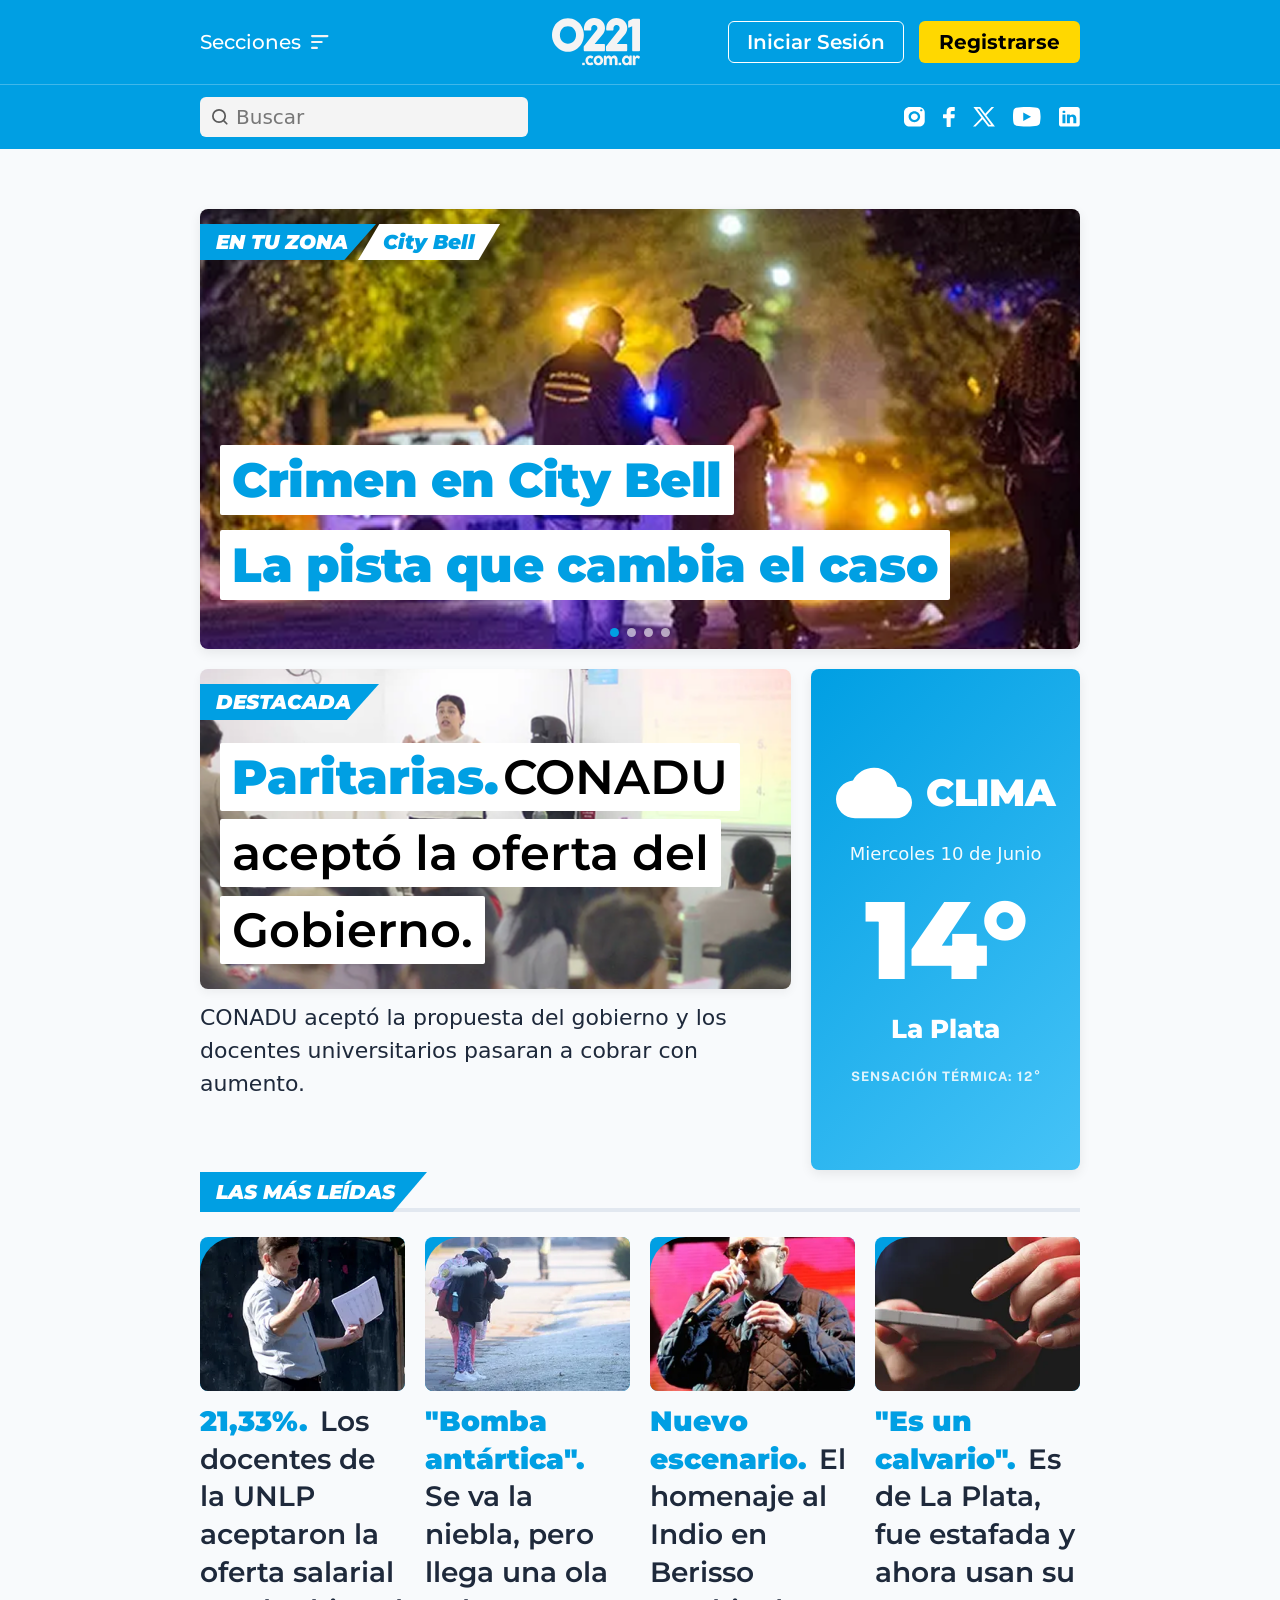
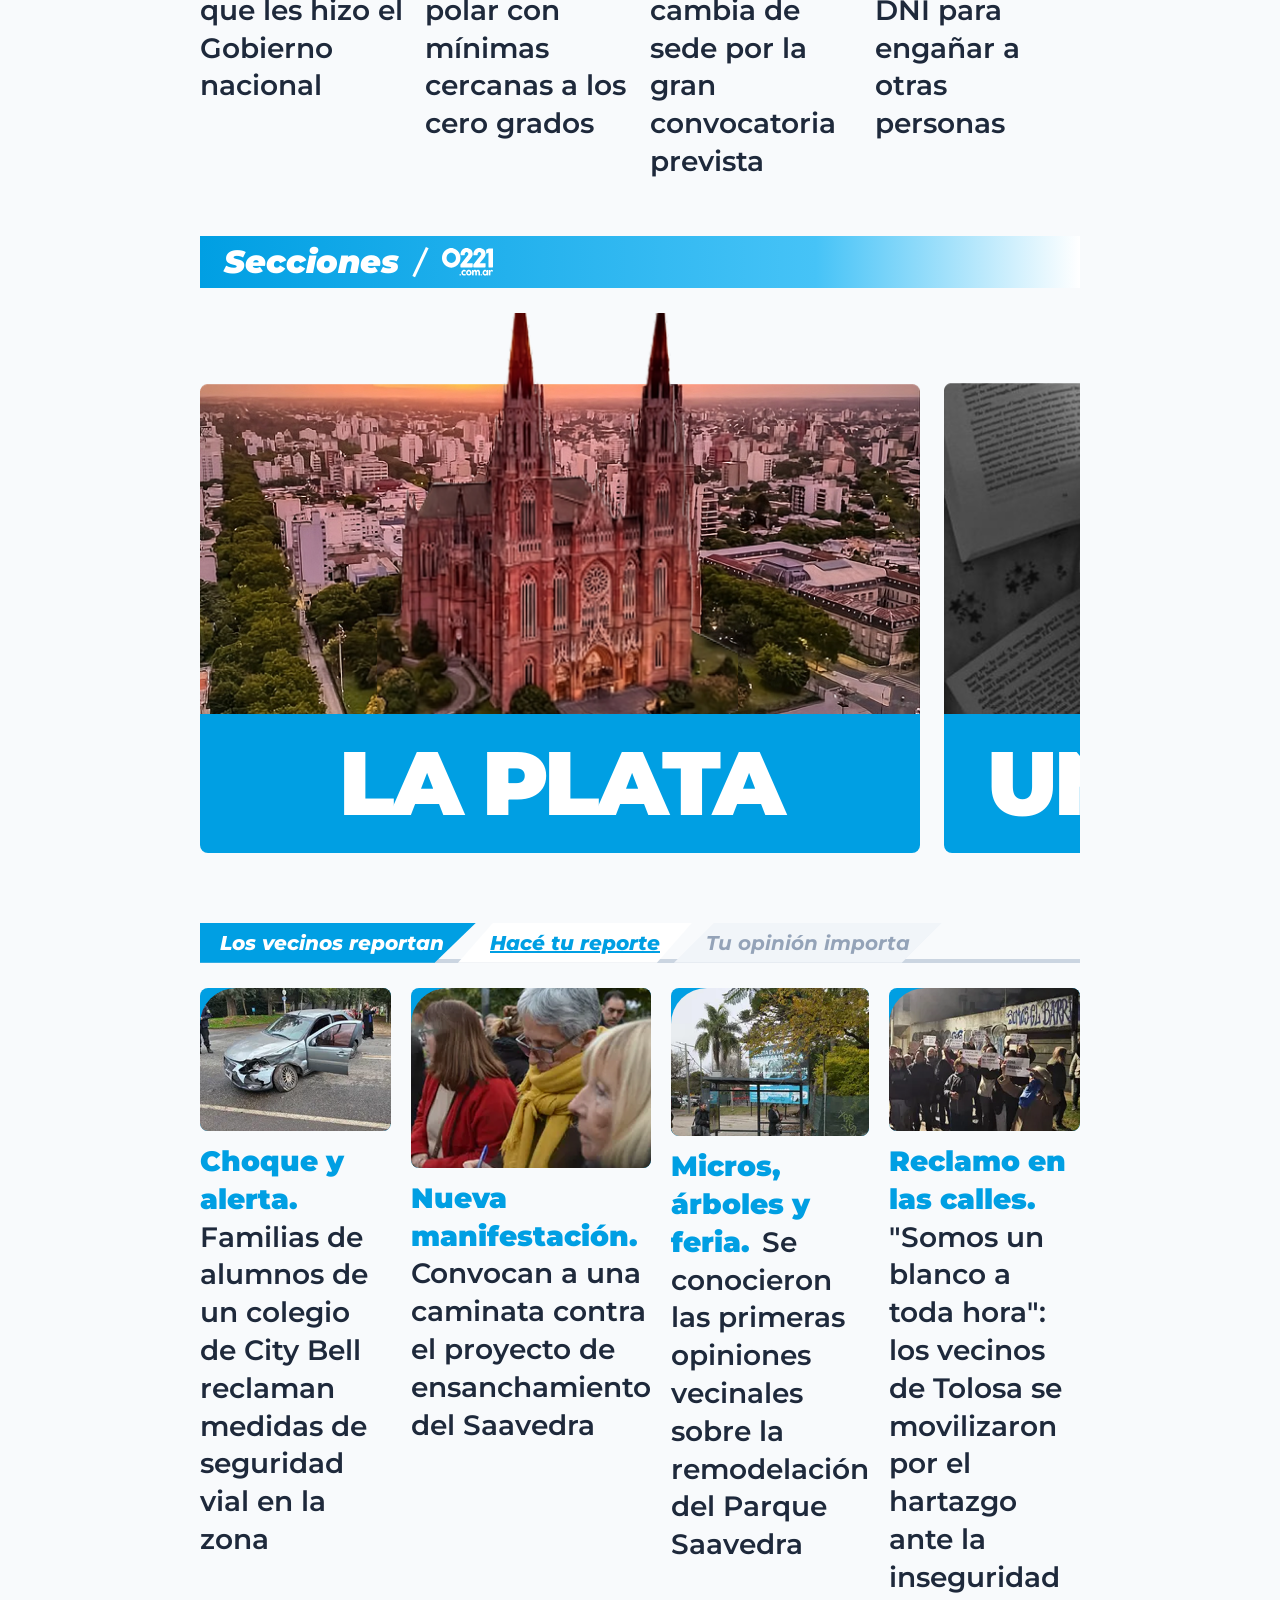
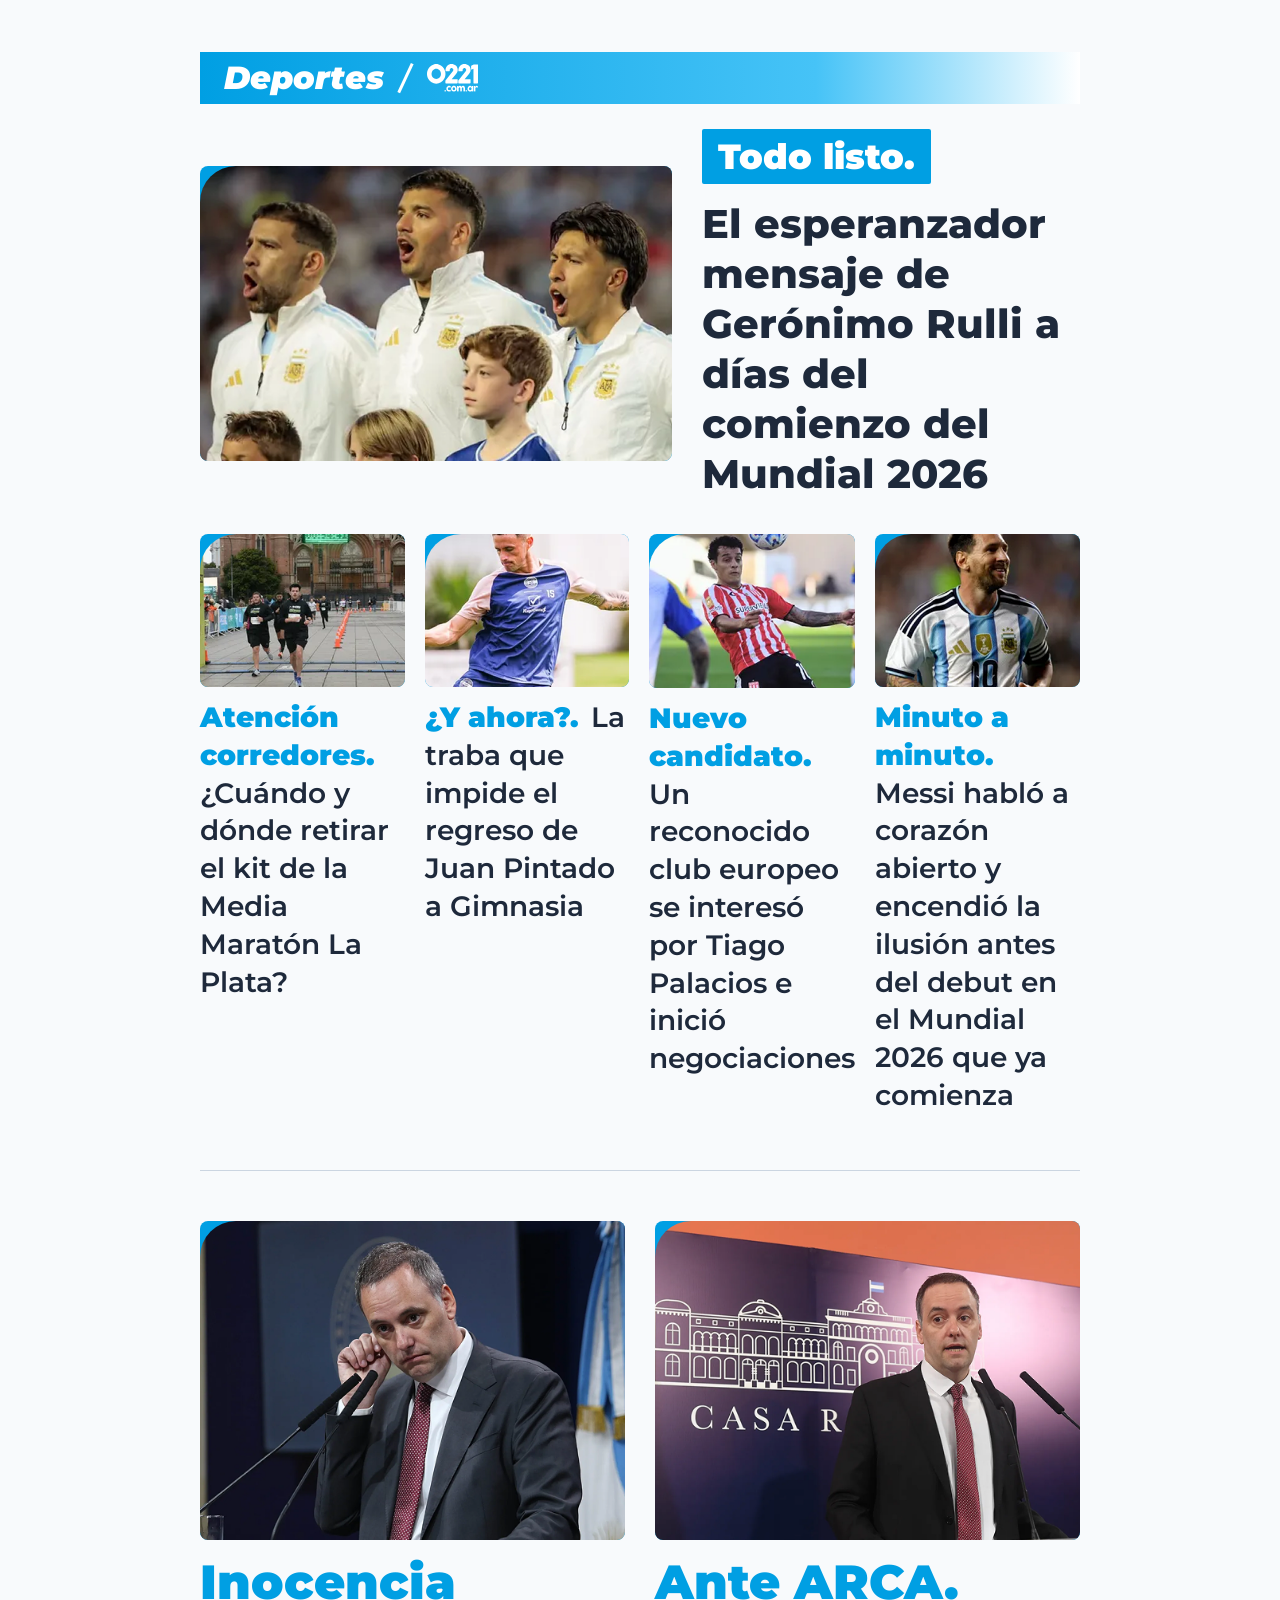
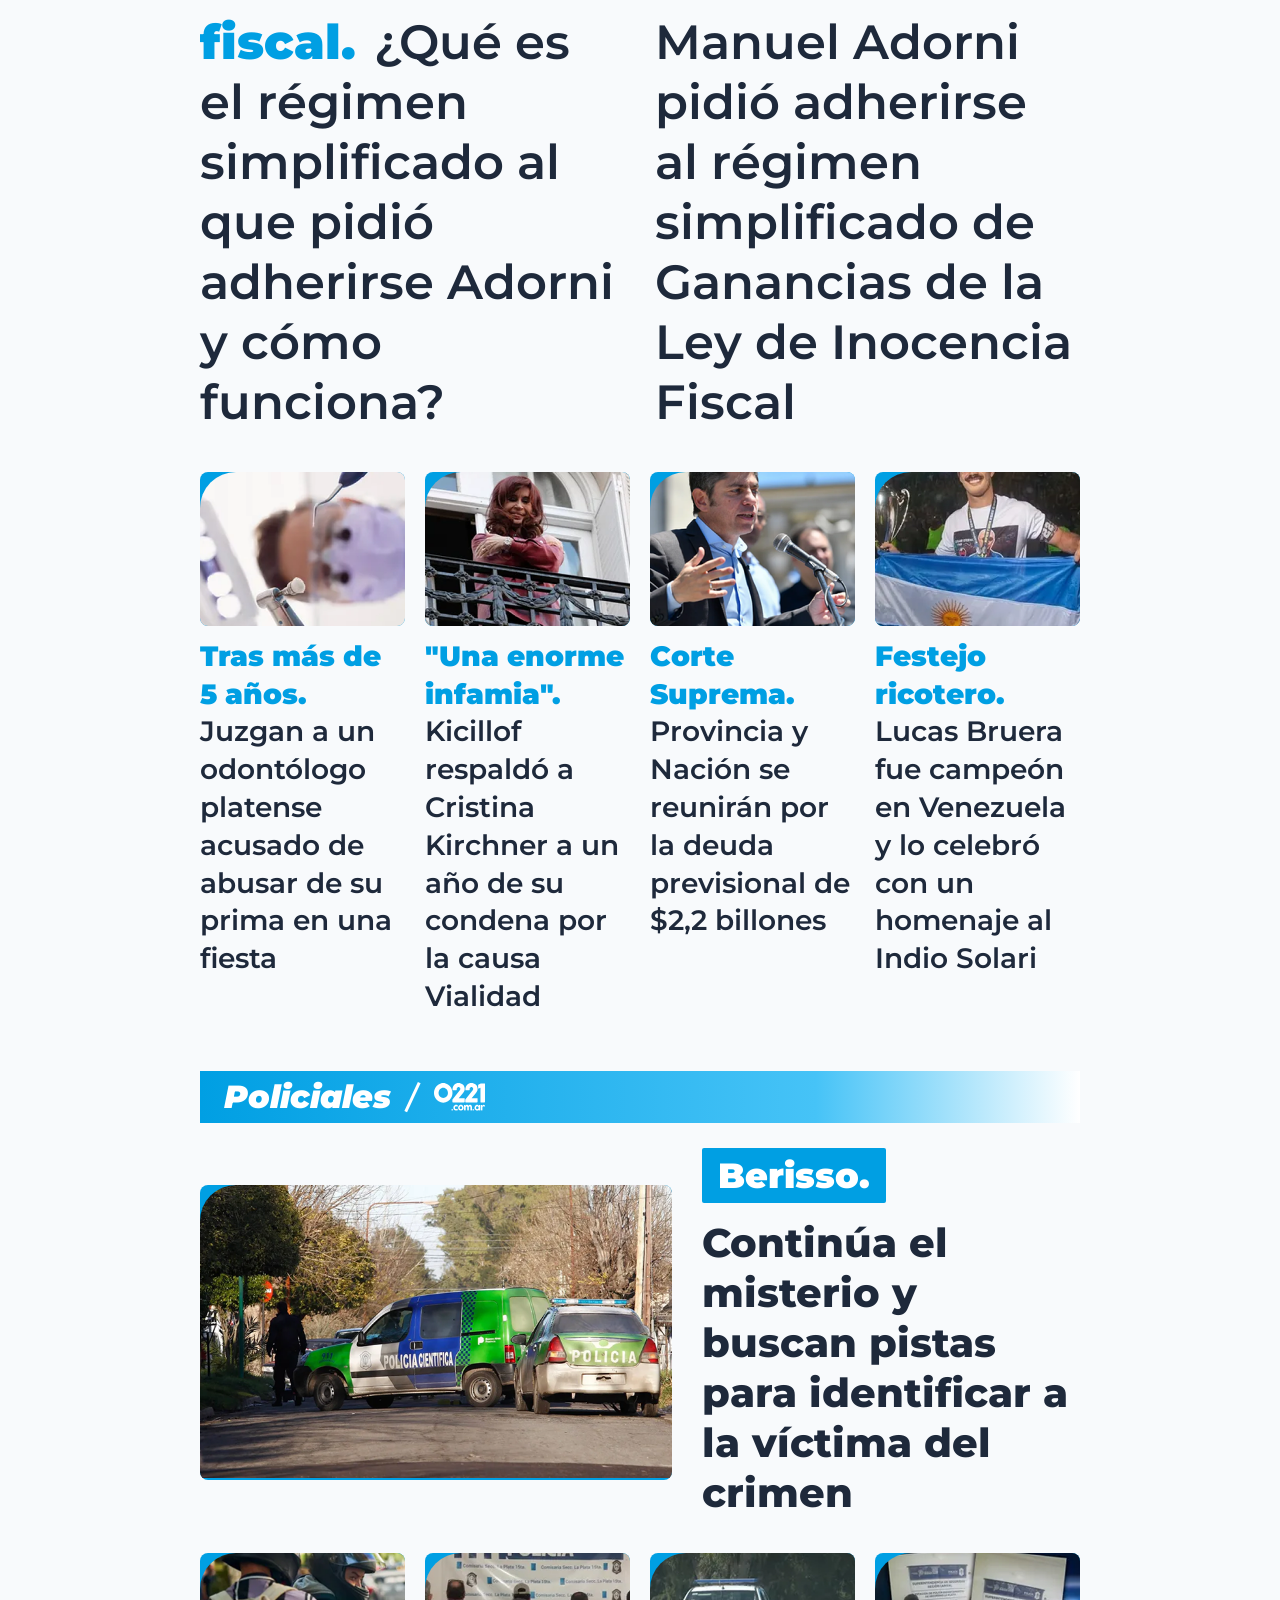
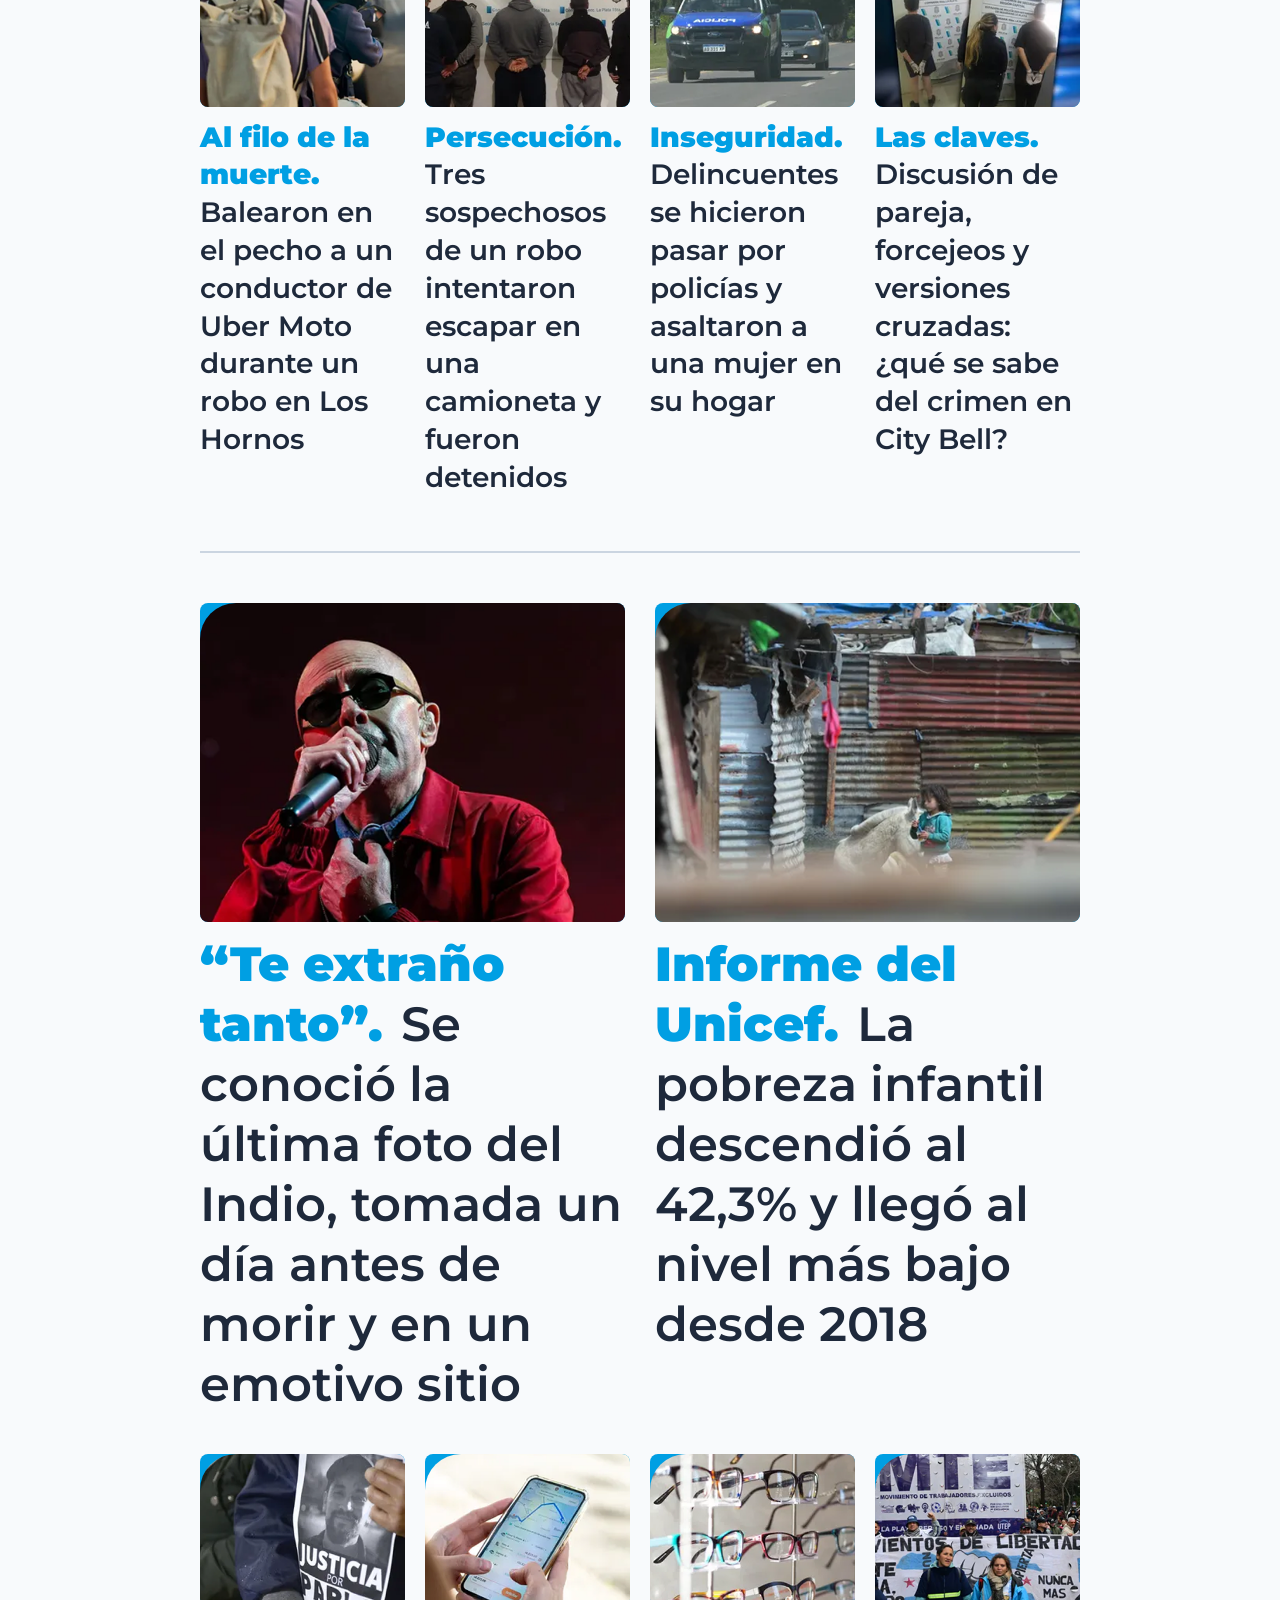
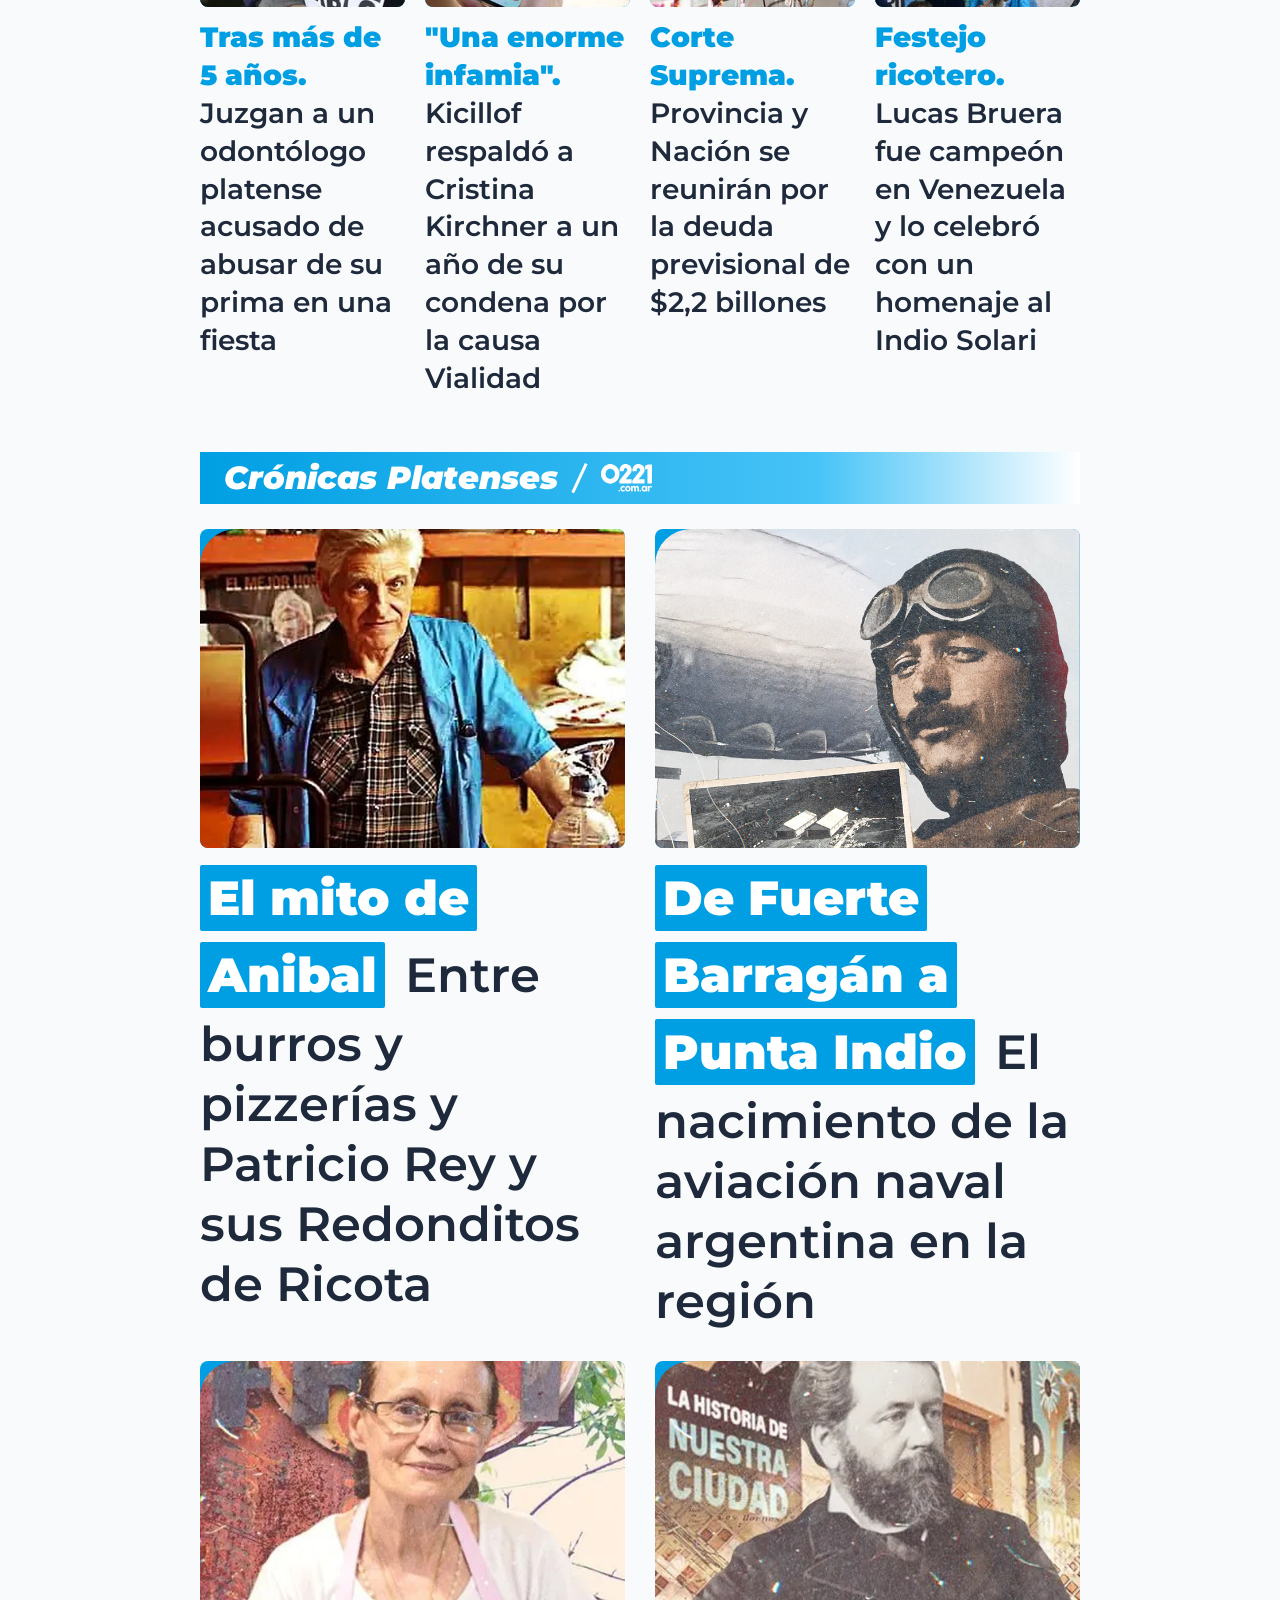
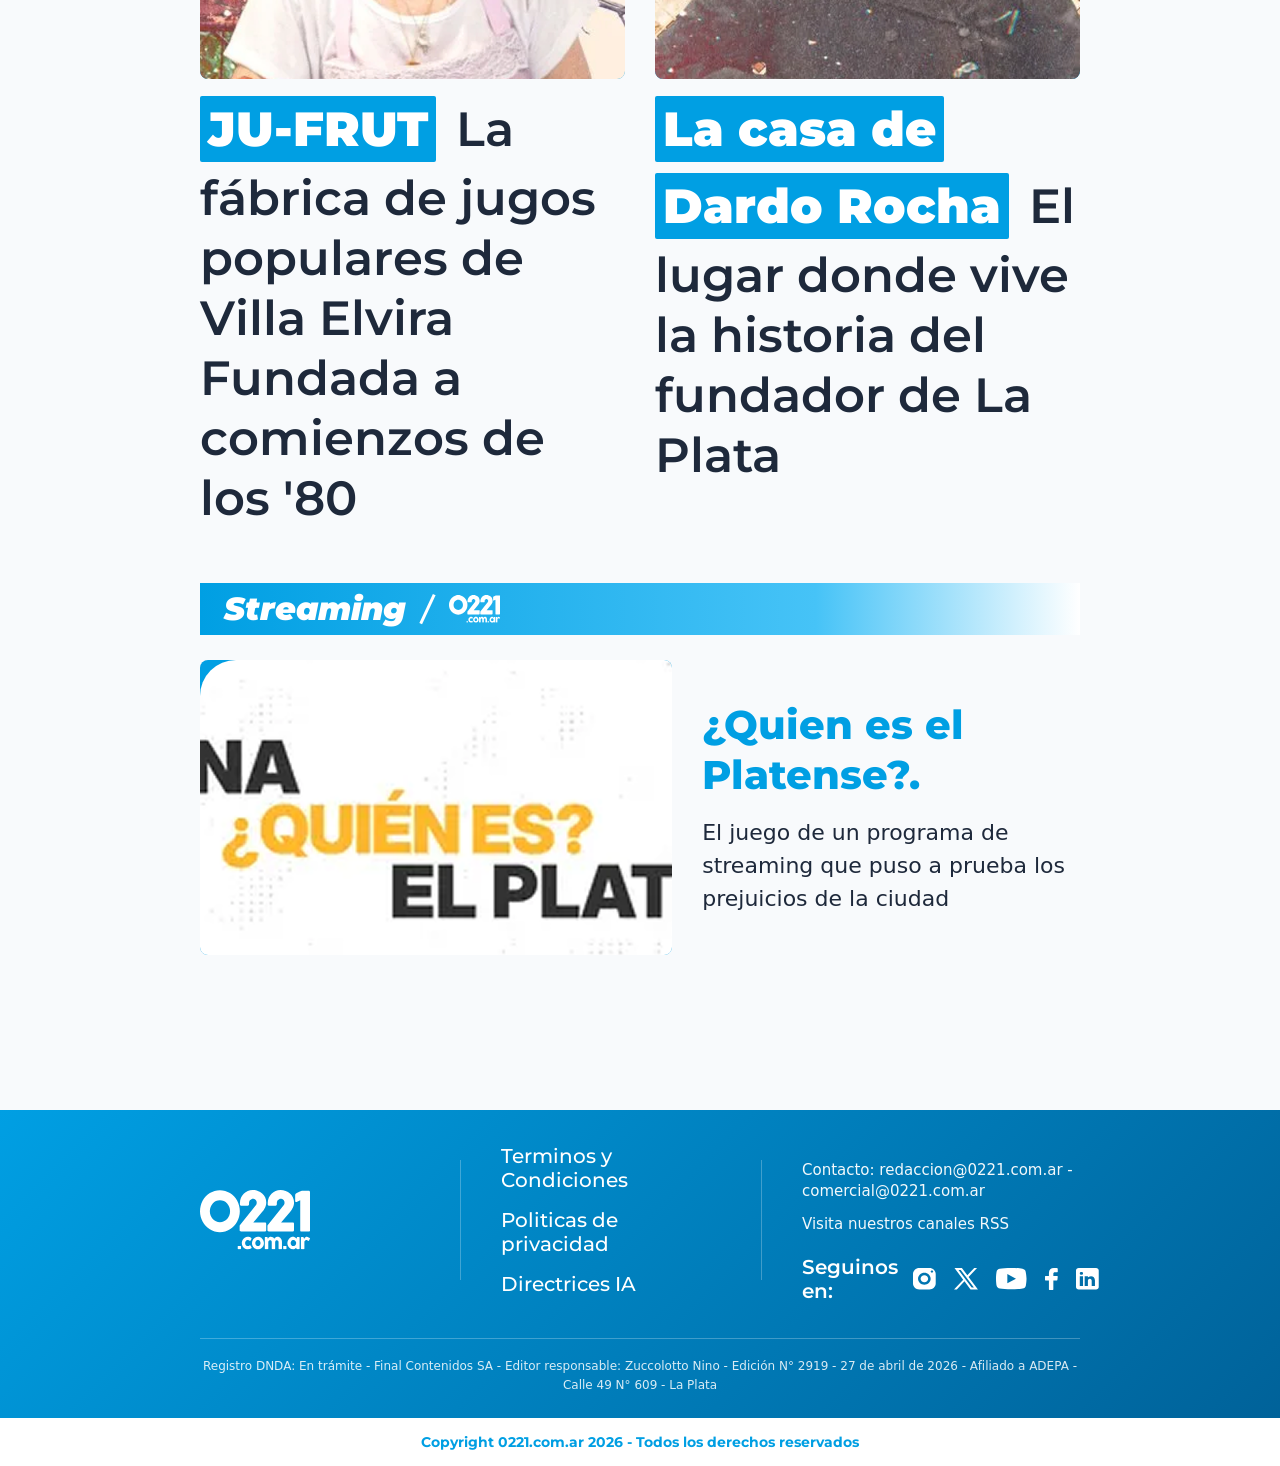
==== commit 6f420e4f: "Add files via upload" ====
--- a/index.html
+++ b/index.html
@@ -6,11 +6,64 @@
     <meta name="viewport" content="width=device-width, initial-scale=1.0">
     <title>0221.com.ar - Taller Web</title>
     <link rel="stylesheet" href="style.css">
+    <script src="script-.js" defer></script>
 </head>
 
 <body>
 
-    <!-- Barra Superior de Navegación -->
+    <!-- Superposición del menú lateral -->
+    <div class="sidebar-overlay" id="sidebarOverlay"></div>
+
+    <!-- Menú lateral izquierdo (Sidebar) -->
+    <aside class="sidebar-menu" id="sidebarMenu">
+        <!-- Encabezado con Logo y Botón de Cierre -->
+        <div class="sidebar-header">
+            <img src="icons/0221.svg" alt="0221.com.ar" class="sidebar-logo">
+            <button class="sidebar-close-btn" id="sidebarCloseBtn" aria-label="Cerrar menú">&times;</button>
+        </div>
+
+        <!-- Buscador -->
+        <div class="sidebar-search">
+            <div class="sidebar-search-bar">
+                <img src="icons/Lupa.svg" alt="Buscar">
+                <input type="text" placeholder="Buscar">
+            </div>
+        </div>
+
+        <!-- Lista de Secciones -->
+        <nav class="sidebar-nav">
+            <ul class="sidebar-list">
+                <li><a href="laplata.html">La Plata</a></li>
+                <li><a href="#">Policiales</a></li>
+                <li><a href="#">Universidad</a></li>
+                <li><a href="#">Provincia</a></li>
+                <li><a href="#">Nacional</a></li>
+                <li><a href="#">Berisso</a></li>
+                <li><a href="#">Ensenada</a></li>
+                <li><a href="#">Deportes</a></li>
+                <li><a href="#">Transporte</a></li>
+                <li><a href="#">¿Qué hago el finde?</a></li>
+                <li><a href="#">Crónicas Platenses</a></li>
+                <li><a href="#">Entretenimiento</a></li>
+                <li><a href="#">Tecnologia</a></li>
+                <li><a href="#">La Plata Reporta</a></li>
+                <li><a href="#">Propuestas Laborales</a></li>
+            </ul>
+        </nav>
+
+        <!-- Redes Sociales -->
+        <div class="sidebar-social">
+            <span class="sidebar-social-title">Redes Sociales:</span>
+            <div class="sidebar-social-icons">
+                <a href="#" class="sidebar-social-link"><img src="icons/Instagram.svg" alt="Instagram"></a>
+                <a href="#" class="sidebar-social-link"><img src="icons/Twitter.svg" alt="Twitter"></a>
+                <a href="#" class="sidebar-social-link"><img src="icons/YouTube.svg" alt="YouTube"></a>
+                <a href="#" class="sidebar-social-link"><img src="icons/FaceBook.svg" alt="Facebook"></a>
+                <a href="#" class="sidebar-social-link"><img src="icons/Linkedin.svg" alt="LinkedIn"></a>
+            </div>
+        </div>
+    </aside>
+
     <header class="site-header">
 
         <!-- Fila Superior -->
@@ -31,6 +84,11 @@
                 <a href="#" class="btn-register">Registrarse</a>
             </div>
         </div>
+
+    </header>
+
+    <!-- Barra Inferior de Navegación (no sticky) -->
+    <div class="sub-header">
 
         <!-- Fila Inferior -->
         <div class="header-bottom">
@@ -57,15 +115,14 @@
             </nav>
         </div>
 
-    </header>
+    </div>
 
     <!-- Contenedor del Contenido Principal (con márgenes adaptables) -->
     <main class="main-content">
 
         <section class="news-section">
 
-            <!-- Tarjeta Principal (Hero) -->
-            <div class="hero-card">
+            <div class="hero-card" id="heroCard">
                 <div class="badge-container">
                     <div class="badge-zone">EN TU ZONA</div>
                     <div class="badge-location">City Bell</div>
@@ -73,20 +130,18 @@
 
                 <div class="hero-title-container">
                     <div>
-                        <h2 class="hero-title-badge">Crimen en City Bell</h2>
+                        <h2 class="hero-title-badge" id="heroTitle1">Crimen en City Bell</h2>
                     </div>
                     <div>
-                        <h2 class="hero-title-badge">La pista que cambia el caso</h2>
-                    </div>
-                </div>
-
-                <div class="slider-dots">
-                    <span class="dot active"></span>
-                    <span class="dot"></span>
-                    <span class="dot"></span>
-                    <span class="dot"></span>
-                    <span class="dot"></span>
-                    <span class="dot"></span>
+                        <h2 class="hero-title-badge" id="heroTitle2">La pista que cambia el caso</h2>
+                    </div>
+                </div>
+
+                <div class="slider-dots" id="heroSliderDots">
+                    <span class="dot active" data-index="0"></span>
+                    <span class="dot" data-index="1"></span>
+                    <span class="dot" data-index="2"></span>
+                    <span class="dot" data-index="3"></span>
                 </div>
             </div>
 
@@ -205,6 +260,69 @@
             </div>
         </section>
 
+        <!-- Sección Secciones -->
+        <section class="secciones-section">
+            <div class="secciones-header">
+                <span class="secciones-title-text">Secciones</span>
+                <span class="secciones-separator"></span>
+                <img src="icons/0221.svg" alt="0221.com.ar" class="secciones-logo">
+            </div>
+
+            <div class="secciones-carousel">
+                <!-- Tarjeta 1 (La Plata) -->
+                <article class="seccion-card">
+                    <a href="laplata.html" class="seccion-card-link">
+                        <div class="seccion-image-container">
+                            <img src="images/SeccionLaPlata.png" alt="Sección La Plata">
+                        </div>
+                        <div class="seccion-title-block">
+                            <h3 class="seccion-card-title">La Plata</h3>
+                        </div>
+                    </a>
+                </article>
+
+                <!-- Tarjeta 2 (Universidad) -->
+                <article class="seccion-card">
+                    <div class="seccion-image-container">
+                        <img src="images/SeccionUniversidad.png" alt="Sección Universidad">
+                    </div>
+                    <div class="seccion-title-block">
+                        <h3 class="seccion-card-title">Universidad</h3>
+                    </div>
+                </article>
+
+                <!-- Tarjeta 3 (Policiales) -->
+                <article class="seccion-card">
+                    <div class="seccion-image-container">
+                        <img src="images/SeccionPoliciales.png" alt="Sección Policiales">
+                    </div>
+                    <div class="seccion-title-block">
+                        <h3 class="seccion-card-title">Policiales</h3>
+                    </div>
+                </article>
+
+                <!-- Tarjeta 4 (Deportes) -->
+                <article class="seccion-card">
+                    <div class="seccion-image-container">
+                        <img src="images/SeccionDeportes.png" alt="Sección Deportes">
+                    </div>
+                    <div class="seccion-title-block">
+                        <h3 class="seccion-card-title">Deportes</h3>
+                    </div>
+                </article>
+
+                <!-- Tarjeta 5 (Transporte) -->
+                <article class="seccion-card">
+                    <div class="seccion-image-container">
+                        <img src="images/SeccionTransporte.png" alt="Sección Transporte">
+                    </div>
+                    <div class="seccion-title-block">
+                        <h3 class="seccion-card-title">Transporte</h3>
+                    </div>
+                </article>
+            </div>
+        </section>
+
         <!-- Sección Los Vecinos Reportan -->
         <section class="vecinos-section">
             <div class="vecinos-header">
@@ -213,7 +331,7 @@
                 <span class="vecinos-text-badge">Tu opinión importa</span>
                 <div class="vecinos-header-line"></div>
             </div>
-            
+
             <div class="vecinos-carousel">
                 <!-- Tarjeta 1 -->
                 <article class="vecinos-card">
@@ -222,7 +340,8 @@
                     </div>
                     <h4 class="card-title">
                         <span class="title-highlight">Choque y alerta.</span>
-                        <span class="title-text">Familias de alumnos de un colegio de City Bell reclaman medidas de seguridad vial en la zona</span>
+                        <span class="title-text">Familias de alumnos de un colegio de City Bell reclaman medidas de
+                            seguridad vial en la zona</span>
                     </h4>
                 </article>
 
@@ -233,7 +352,8 @@
                     </div>
                     <h4 class="card-title">
                         <span class="title-highlight">Nueva manifestación.</span>
-                        <span class="title-text">Convocan a una caminata contra el proyecto de ensanchamiento del Saavedra</span>
+                        <span class="title-text">Convocan a una caminata contra el proyecto de ensanchamiento del
+                            Saavedra</span>
                     </h4>
                 </article>
 
@@ -244,7 +364,8 @@
                     </div>
                     <h4 class="card-title">
                         <span class="title-highlight">Micros, árboles y feria.</span>
-                        <span class="title-text">Se conocieron las primeras opiniones vecinales sobre la remodelación del Parque Saavedra</span>
+                        <span class="title-text">Se conocieron las primeras opiniones vecinales sobre la remodelación
+                            del Parque Saavedra</span>
                     </h4>
                 </article>
 
@@ -255,7 +376,8 @@
                     </div>
                     <h4 class="card-title">
                         <span class="title-highlight">Reclamo en las calles.</span>
-                        <span class="title-text">"Somos un blanco a toda hora": los vecinos de Tolosa se movilizaron por el hartazgo ante la inseguridad</span>
+                        <span class="title-text">"Somos un blanco a toda hora": los vecinos de Tolosa se movilizaron por
+                            el hartazgo ante la inseguridad</span>
                     </h4>
                 </article>
             </div>
@@ -278,7 +400,8 @@
                     <div class="deportes-hero-badge-container">
                         <span class="deportes-hero-badge">Todo listo.</span>
                     </div>
-                    <h2 class="deportes-hero-title">El esperanzador mensaje de Gerónimo Rulli a días del comienzo del Mundial 2026</h2>
+                    <h2 class="deportes-hero-title">El esperanzador mensaje de Gerónimo Rulli a días del comienzo del
+                        Mundial 2026</h2>
                 </div>
             </div>
 
@@ -313,7 +436,8 @@
                     </div>
                     <h4 class="card-title">
                         <span class="title-highlight">Nuevo candidato.</span>
-                        <span class="title-text">Un reconocido club europeo se interesó por Tiago Palacios e inició negociaciones</span>
+                        <span class="title-text">Un reconocido club europeo se interesó por Tiago Palacios e inició
+                            negociaciones</span>
                     </h4>
                 </article>
 
@@ -324,11 +448,14 @@
                     </div>
                     <h4 class="card-title">
                         <span class="title-highlight">Minuto a minuto.</span>
-                        <span class="title-text">Messi habló a corazón abierto y encendió la ilusión antes del debut en el Mundial 2026 que ya comienza</span>
-                    </h4>
-                </article>
-            </div>
-        </section>
+                        <span class="title-text">Messi habló a corazón abierto y encendió la ilusión antes del debut en
+                            el Mundial 2026 que ya comienza</span>
+                    </h4>
+                </article>
+            </div>
+        </section>
+
+        <hr class="section-divider">
 
         <!-- Sección Noticias Recientes -->
         <section class="recientes-section">
@@ -341,7 +468,8 @@
                     </div>
                     <h1 class="card-title">
                         <span class="title-highlight">Inocencia fiscal.</span>
-                        <span class="title-text">¿Qué es el régimen simplificado al que pidió adherirse Adorni y cómo funciona?</span>
+                        <span class="title-text">¿Qué es el régimen simplificado al que pidió adherirse Adorni y cómo
+                            funciona?</span>
                     </h1>
                 </article>
 
@@ -352,7 +480,8 @@
                     </div>
                     <h1 class="card-title">
                         <span class="title-highlight">Ante ARCA.</span>
-                        <span class="title-text">Manuel Adorni pidió adherirse al régimen simplificado de Ganancias de la Ley de Inocencia Fiscal</span>
+                        <span class="title-text">Manuel Adorni pidió adherirse al régimen simplificado de Ganancias de
+                            la Ley de Inocencia Fiscal</span>
                     </h1>
                 </article>
             </div>
@@ -366,7 +495,8 @@
                     </div>
                     <h4 class="card-title">
                         <span class="title-highlight">Tras más de 5 años.</span>
-                        <span class="title-text">Juzgan a un odontólogo platense acusado de abusar de su prima en una fiesta</span>
+                        <span class="title-text">Juzgan a un odontólogo platense acusado de abusar de su prima en una
+                            fiesta</span>
                     </h4>
                 </article>
 
@@ -377,7 +507,8 @@
                     </div>
                     <h4 class="card-title">
                         <span class="title-highlight">"Una enorme infamia".</span>
-                        <span class="title-text">Kicillof respaldó a Cristina Kirchner a un año de su condena por la causa Vialidad</span>
+                        <span class="title-text">Kicillof respaldó a Cristina Kirchner a un año de su condena por la
+                            causa Vialidad</span>
                     </h4>
                 </article>
 
@@ -388,7 +519,8 @@
                     </div>
                     <h4 class="card-title">
                         <span class="title-highlight">Corte Suprema.</span>
-                        <span class="title-text">Provincia y Nación se reunirán por la deuda previsional de $2,2 billones</span>
+                        <span class="title-text">Provincia y Nación se reunirán por la deuda previsional de $2,2
+                            billones</span>
                     </h4>
                 </article>
 
@@ -399,14 +531,289 @@
                     </div>
                     <h4 class="card-title">
                         <span class="title-highlight">Festejo ricotero.</span>
+                        <span class="title-text">Lucas Bruera fue campeón en Venezuela y lo celebró con un homenaje al
+                            Indio Solari</span>
+                    </h4>
+                </article>
+            </div>
+        </section>
+
+        <!-- Sección Policiales -->
+        <section class="policiales-section">
+            <div class="policiales-header">
+                <span class="policiales-title-text">Policiales</span>
+                <span class="policiales-separator"></span>
+                <img src="icons/0221.svg" alt="0221.com.ar" class="policiales-logo">
+            </div>
+
+            <!-- Policiales Hero (Top Row) -->
+            <div class="policiales-hero">
+                <div class="policiales-hero-image-container">
+                    <img src="images/Policiales1.png" alt="Policiales Hero">
+                </div>
+                <div class="policiales-hero-info">
+                    <div class="policiales-hero-badge-container">
+                        <span class="policiales-hero-badge">Berisso.</span>
+                    </div>
+                    <h2 class="policiales-hero-title">Continúa el misterio y buscan pistas para identificar a la víctima
+                        del crimen</h2>
+                </div>
+            </div>
+
+            <!-- Policiales Carousel (Bottom Row) -->
+            <div class="policiales-carousel">
+                <!-- Tarjeta 1 (Policiales 2) -->
+                <article class="policiales-card">
+                    <div class="card-image-container">
+                        <img src="images/Policiales2.png" alt="Noticia Policiales 1">
+                    </div>
+                    <h4 class="card-title">
+                        <span class="title-highlight">Al filo de la muerte.</span>
+                        <span class="title-text">Balearon en el pecho a un conductor de Uber Moto durante un robo en Los
+                            Hornos</span>
+                    </h4>
+                </article>
+
+                <!-- Tarjeta 2 (Policiales 3) -->
+                <article class="policiales-card">
+                    <div class="card-image-container">
+                        <img src="images/Policiales3.png" alt="Noticia Policiales 2">
+                    </div>
+                    <h4 class="card-title">
+                        <span class="title-highlight">Persecución.</span>
+                        <span class="title-text">Tres sospechosos de un robo intentaron escapar en una camioneta y
+                            fueron detenidos</span>
+                    </h4>
+                </article>
+
+                <!-- Tarjeta 3 (Policiales 4) -->
+                <article class="policiales-card">
+                    <div class="card-image-container">
+                        <img src="images/Policiales4.png" alt="Noticia Policiales 3">
+                    </div>
+                    <h4 class="card-title">
+                        <span class="title-highlight">Inseguridad.</span>
+                        <span class="title-text">Delincuentes se hicieron pasar por policías y asaltaron a una mujer en
+                            su hogar</span>
+                    </h4>
+                </article>
+
+                <!-- Tarjeta 4 (Policiales 5) -->
+                <article class="policiales-card">
+                    <div class="card-image-container">
+                        <img src="images/Policiales5.png" alt="Noticia Policiales 4">
+                    </div>
+                    <h4 class="card-title">
+                        <span class="title-highlight">Las claves.</span>
+                        <span class="title-text">Discusión de pareja, forcejeos y versiones cruzadas: ¿qué se sabe del
+                            crimen en City Bell?</span>
+                    </h4>
+                </article>
+            </div>
+        </section>
+
+        <hr class="section-divider">
+
+        <!-- Segunda Sección Noticias Recientes -->
+        <section class="recientes-section">
+            <!-- Destacadas Recientes (Top Row: 2 columns on desktop, stacked on mobile) -->
+            <div class="recientes-destacadas">
+                <!-- Tarjeta Grande 1 (NoticiaR7) -->
+                <article class="recientes-grande-card">
+                    <div class="card-image-container">
+                        <img src="images/NoticiaR7.png" alt="Noticia Reciente Grande 3">
+                    </div>
+                    <h1 class="card-title">
+                        <span class="title-highlight">“Te extraño tanto”.</span>
+                        <span class="title-text">Se conoció la última foto del Indio, tomada un día antes de morir y en un emotivo sitio</span>
+                    </h1>
+                </article>
+
+                <!-- Tarjeta Grande 2 (NoticiaR8) -->
+                <article class="recientes-grande-card">
+                    <div class="card-image-container">
+                        <img src="images/NoticiaR8.png" alt="Noticia Reciente Grande 4">
+                    </div>
+                    <h1 class="card-title">
+                        <span class="title-highlight">Informe del Unicef.</span>
+                        <span class="title-text">La pobreza infantil descendió al 42,3% y llegó al nivel más bajo desde 2018</span>
+                    </h1>
+                </article>
+            </div>
+
+            <!-- Carrusel Recientes (Bottom Row: 4 columns on desktop, carousel on mobile) -->
+            <div class="recientes-carousel">
+                <!-- Tarjeta 1 (NoticiaR9) -->
+                <article class="recientes-card">
+                    <div class="card-image-container">
+                        <img src="images/NoticiaR9.png" alt="Noticia Reciente 5">
+                    </div>
+                    <h4 class="card-title">
+                        <span class="title-highlight">Tras más de 5 años.</span>
+                        <span class="title-text">Juzgan a un odontólogo platense acusado de abusar de su prima en una fiesta</span>
+                    </h4>
+                </article>
+
+                <!-- Tarjeta 2 (NoticiaR10) -->
+                <article class="recientes-card">
+                    <div class="card-image-container">
+                        <img src="images/NoticiaR10.png" alt="Noticia Reciente 6">
+                    </div>
+                    <h4 class="card-title">
+                        <span class="title-highlight">"Una enorme infamia".</span>
+                        <span class="title-text">Kicillof respaldó a Cristina Kirchner a un año de su condena por la causa Vialidad</span>
+                    </h4>
+                </article>
+
+                <!-- Tarjeta 3 (NoticiaR11) -->
+                <article class="recientes-card">
+                    <div class="card-image-container">
+                        <img src="images/NoticiaR11.png" alt="Noticia Reciente 7">
+                    </div>
+                    <h4 class="card-title">
+                        <span class="title-highlight">Corte Suprema.</span>
+                        <span class="title-text">Provincia y Nación se reunirán por la deuda previsional de $2,2 billones</span>
+                    </h4>
+                </article>
+
+                <!-- Tarjeta 4 (NoticiaR12) -->
+                <article class="recientes-card">
+                    <div class="card-image-container">
+                        <img src="images/NoticiaR12.png" alt="Noticia Reciente 8">
+                    </div>
+                    <h4 class="card-title">
+                        <span class="title-highlight">Festejo ricotero.</span>
                         <span class="title-text">Lucas Bruera fue campeón en Venezuela y lo celebró con un homenaje al Indio Solari</span>
                     </h4>
                 </article>
             </div>
         </section>
 
+        <!-- Sección Crónicas Platenses -->
+        <section class="cronicas-section">
+            <div class="cronicas-header">
+                <span class="cronicas-title-text">Crónicas Platenses</span>
+                <span class="cronicas-separator"></span>
+                <img src="icons/0221.svg" alt="0221.com.ar" class="cronicas-logo">
+            </div>
+
+            <!-- Contenedor Grid/Carrusel (2x2 en desktop, carrusel en móvil) -->
+            <div class="cronicas-grid">
+                <!-- Tarjeta 1 (CronicasPlatenses1) -->
+                <article class="cronicas-card">
+                    <div class="card-image-container">
+                        <img src="images/CronicasPlatenses1.png" alt="Crónica Platense 1">
+                    </div>
+                    <h1 class="card-title">
+                        <span class="title-badge-highlight">El mito de Anibal</span>
+                        <span class="title-text">Entre burros y pizzerías y Patricio Rey y sus Redonditos de Ricota</span>
+                    </h1>
+                </article>
+
+                <!-- Tarjeta 2 (CronicasPlatenses2) -->
+                <article class="cronicas-card">
+                    <div class="card-image-container">
+                        <img src="images/CronicasPlatenses2.png" alt="Crónica Platense 2">
+                    </div>
+                    <h1 class="card-title">
+                        <span class="title-badge-highlight">De Fuerte Barragán a Punta Indio</span>
+                        <span class="title-text">El nacimiento de la aviación naval argentina en la región</span>
+                    </h1>
+                </article>
+
+                <!-- Tarjeta 3 (CronicasPlatenses3) -->
+                <article class="cronicas-card">
+                    <div class="card-image-container">
+                        <img src="images/CronicasPlatenses3.png" alt="Crónica Platense 3">
+                    </div>
+                    <h1 class="card-title">
+                        <span class="title-badge-highlight">JU-FRUT</span>
+                        <span class="title-text">La fábrica de jugos populares de Villa Elvira Fundada a comienzos de los '80</span>
+                    </h1>
+                </article>
+
+                <!-- Tarjeta 4 (CronicasPlatenses4) -->
+                <article class="cronicas-card">
+                    <div class="card-image-container">
+                        <img src="images/CronicasPlatenses4.png" alt="Crónica Platense 4">
+                    </div>
+                    <h1 class="card-title">
+                        <span class="title-badge-highlight">La casa de Dardo Rocha</span>
+                        <span class="title-text">El lugar donde vive la historia del fundador de La Plata</span>
+                    </h1>
+                </article>
+            </div>
+        </section>
+
+        <!-- Sección Streaming -->
+        <section class="streaming-section">
+            <div class="streaming-header">
+                <span class="streaming-title-text">Streaming</span>
+                <span class="streaming-separator"></span>
+                <img src="icons/0221.svg" alt="0221.com.ar" class="streaming-logo">
+            </div>
+
+            <!-- Contenedor Destacado (Hero) -->
+            <div class="streaming-hero">
+                <div class="streaming-hero-image-container">
+                    <img src="images/Streaming.png" alt="Streaming Hero">
+                </div>
+                <div class="streaming-hero-info">
+                    <h2 class="streaming-hero-title">¿Quien es el Platense?.</h2>
+                    <p class="streaming-hero-description">El juego de un programa de streaming que puso a prueba los prejuicios de la ciudad</p>
+                </div>
+            </div>
+        </section>
+
     </main>
 
+    <!-- Pie de página (Footer) -->
+    <footer class="site-footer">
+        <div class="footer-main-content">
+            <div class="footer-columns">
+                <!-- Columna 1 (Logo) -->
+                <div class="footer-col footer-col-logo">
+                    <img src="icons/0221.svg" alt="0221.com.ar" class="footer-logo">
+                </div>
+
+                <!-- Columna 2 (Enlaces) -->
+                <div class="footer-col footer-col-links">
+                    <a href="#" class="footer-link">Terminos y Condiciones</a>
+                    <a href="#" class="footer-link">Politicas de privacidad</a>
+                    <a href="#" class="footer-link">Directrices IA</a>
+                </div>
+
+                <!-- Columna 3 (Contacto y Redes) -->
+                <div class="footer-col footer-col-info">
+                    <p class="footer-info-text">Contacto: redaccion@0221.com.ar - comercial@0221.com.ar</p>
+                    <p class="footer-info-text">Visita nuestros canales RSS</p>
+                    <div class="footer-social-section">
+                        <span class="footer-social-label">Seguinos en:</span>
+                        <div class="footer-social-icons">
+                            <a href="#" class="footer-social-link"><img src="icons/Instagram.svg" alt="Instagram"></a>
+                            <a href="#" class="footer-social-link"><img src="icons/Twitter.svg" alt="Twitter"></a>
+                            <a href="#" class="footer-social-link"><img src="icons/YouTube.svg" alt="YouTube"></a>
+                            <a href="#" class="footer-social-link"><img src="icons/FaceBook.svg" alt="Facebook"></a>
+                            <a href="#" class="footer-social-link"><img src="icons/Linkedin.svg" alt="LinkedIn"></a>
+                        </div>
+                    </div>
+                </div>
+            </div>
+        </div>
+
+        <div class="footer-divider-container">
+            <hr class="footer-divider">
+        </div>
+
+        <div class="footer-register-line">
+            <p>Registro DNDA: En trámite - Final Contenidos SA - Editor responsable: Zuccolotto Nino - Edición N° 2919 - 27 de abril de 2026 - Afiliado a ADEPA - Calle 49 N° 609 - La Plata</p>
+        </div>
+
+        <div class="footer-copyright-strip">
+            <p>Copyright 0221.com.ar 2026 - Todos los derechos reservados</p>
+        </div>
+    </footer>
+
 </body>
 
 </html>
--- a/style.css
+++ b/style.css
@@ -402,6 +402,14 @@
    ========================================== */
 
 .site-header {
+  background-color: #009fe3;
+  width: 100%;
+  position: sticky;
+  top: 0;
+  z-index: 999;
+}
+
+.sub-header {
   background-color: #009fe3;
   width: 100%;
 }
@@ -644,6 +652,7 @@
   flex-direction: column;
   justify-content: space-between;
   padding: 20px 0;
+  transition: background-image 0.5s ease-in-out;
 }
 
 /* Contenedor de Badges (Top-Left) */
@@ -726,6 +735,13 @@
   border-radius: 50%;
   background-color: rgba(255, 255, 255, 0.6);
   display: inline-block;
+  cursor: pointer;
+  transition: background-color 0.2s ease, transform 0.2s ease;
+}
+
+.dot:hover {
+  background-color: rgba(255, 255, 255, 0.9);
+  transform: scale(1.15);
 }
 
 .dot.active {
@@ -941,7 +957,13 @@
 .mas-leidas-carousel,
 .vecinos-carousel,
 .deportes-carousel,
-.recientes-carousel {
+.policiales-carousel,
+.recientes-carousel,
+.gonnet-carousel,
+.citybell-carousel,
+.saavedra-carousel,
+.ringuelet-carousel,
+.tolosa-carousel {
   display: grid;
   grid-template-columns: repeat(4, 1fr);
   gap: 20px;
@@ -950,7 +972,13 @@
 .mas-leidas-card,
 .vecinos-card,
 .deportes-card,
-.recientes-card {
+.policiales-card,
+.recientes-card,
+.gonnet-card,
+.citybell-card,
+.saavedra-card,
+.ringuelet-card,
+.tolosa-card {
   display: flex;
   flex-direction: column;
 }
@@ -975,8 +1003,15 @@
 .mas-leidas-card:hover .card-image-container img,
 .vecinos-card:hover .card-image-container img,
 .deportes-card:hover .card-image-container img,
+.policiales-card:hover .card-image-container img,
 .recientes-grande-card:hover .card-image-container img,
-.recientes-card:hover .card-image-container img {
+.recientes-card:hover .card-image-container img,
+.cronicas-card:hover .card-image-container img,
+.gonnet-card:hover .card-image-container img,
+.citybell-card:hover .card-image-container img,
+.saavedra-card:hover .card-image-container img,
+.ringuelet-card:hover .card-image-container img,
+.tolosa-card:hover .card-image-container img {
   transform: scale(1.03);
 }
 
@@ -1063,17 +1098,34 @@
 }
 
 /* ==========================================
-   SECCIÓN DEPORTES
+   SECCIONES DEPORTES Y POLICIALES
    ========================================== */
 
-.deportes-section {
+.deportes-section,
+.policiales-section,
+.cronicas-section,
+.streaming-section,
+.gonnet-section,
+.citybell-section,
+.saavedra-section,
+.ringuelet-section,
+.tolosa-section,
+.secciones-section {
   margin-top: 50px;
   margin-bottom: 55px;
 }
 
-.deportes-header {
+.deportes-header,
+.policiales-header,
+.cronicas-header,
+.streaming-header,
+.gonnet-header,
+.citybell-header,
+.saavedra-header,
+.ringuelet-header,
+.tolosa-header,
+.secciones-header {
   background: linear-gradient(to right, #009fe3 0%, #46c3f7 70%, #ffffff 100%);
-  clip-path: polygon(0 0, 100% 0, 100% 100%, 15px 100%, 0 calc(100% - 15px));
   display: flex;
   align-items: center;
   padding: 10px 24px;
@@ -1083,7 +1135,16 @@
   box-sizing: border-box;
 }
 
-.deportes-title-text {
+.deportes-title-text,
+.policiales-title-text,
+.cronicas-title-text,
+.streaming-title-text,
+.gonnet-title-text,
+.citybell-title-text,
+.saavedra-title-text,
+.ringuelet-title-text,
+.tolosa-title-text,
+.secciones-title-text {
   color: white;
   font-family: var(--font-headings);
   font-weight: 900;
@@ -1092,7 +1153,16 @@
   line-height: 1;
 }
 
-.deportes-separator {
+.deportes-separator,
+.policiales-separator,
+.cronicas-separator,
+.streaming-separator,
+.gonnet-separator,
+.citybell-separator,
+.saavedra-separator,
+.ringuelet-separator,
+.tolosa-separator,
+.secciones-separator {
   width: 2.5px;
   height: 32px;
   background-color: white;
@@ -1100,14 +1170,30 @@
   display: inline-block;
 }
 
-.deportes-logo {
+.deportes-logo,
+.policiales-logo,
+.cronicas-logo,
+.streaming-logo,
+.gonnet-logo,
+.citybell-logo,
+.saavedra-logo,
+.ringuelet-logo,
+.tolosa-logo,
+.secciones-logo {
   height: 28px;
   width: auto;
   filter: brightness(0) invert(1);
   display: block;
 }
 
-.deportes-hero {
+.deportes-hero,
+.policiales-hero,
+.streaming-hero,
+.gonnet-hero,
+.citybell-hero,
+.saavedra-hero,
+.ringuelet-hero,
+.tolosa-hero {
   display: grid;
   grid-template-columns: 1.25fr 1fr;
   gap: 30px;
@@ -1115,7 +1201,14 @@
   align-items: center;
 }
 
-.deportes-hero-image-container {
+.deportes-hero-image-container,
+.policiales-hero-image-container,
+.streaming-hero-image-container,
+.gonnet-hero-image-container,
+.citybell-hero-image-container,
+.saavedra-hero-image-container,
+.ringuelet-hero-image-container,
+.tolosa-hero-image-container {
   background-color: #009fe3;
   border-radius: 8px;
   overflow: hidden;
@@ -1123,7 +1216,14 @@
   aspect-ratio: 16 / 10;
 }
 
-.deportes-hero-image-container img {
+.deportes-hero-image-container img,
+.policiales-hero-image-container img,
+.streaming-hero-image-container img,
+.gonnet-hero-image-container img,
+.citybell-hero-image-container img,
+.saavedra-hero-image-container img,
+.ringuelet-hero-image-container img,
+.tolosa-hero-image-container img {
   width: 100%;
   height: 100%;
   object-fit: cover;
@@ -1131,17 +1231,36 @@
   border-top-left-radius: 36px;
 }
 
-.deportes-hero-info {
+.deportes-hero-info,
+.policiales-hero-info,
+.streaming-hero-info,
+.gonnet-hero-info,
+.citybell-hero-info,
+.saavedra-hero-info,
+.ringuelet-hero-info,
+.tolosa-hero-info {
   display: flex;
   flex-direction: column;
   justify-content: center;
 }
 
-.deportes-hero-badge-container {
+.deportes-hero-badge-container,
+.policiales-hero-badge-container,
+.gonnet-hero-badge-container,
+.citybell-hero-badge-container,
+.saavedra-hero-badge-container,
+.ringuelet-hero-badge-container,
+.tolosa-hero-badge-container {
   margin-bottom: 15px;
 }
 
-.deportes-hero-badge {
+.deportes-hero-badge,
+.policiales-hero-badge,
+.gonnet-hero-badge,
+.citybell-hero-badge,
+.saavedra-hero-badge,
+.ringuelet-hero-badge,
+.tolosa-hero-badge {
   background-color: #009fe3;
   color: white;
   font-family: var(--font-headings);
@@ -1152,7 +1271,13 @@
   border-radius: 2px;
 }
 
-.deportes-hero-title {
+.deportes-hero-title,
+.policiales-hero-title,
+.gonnet-hero-title,
+.citybell-hero-title,
+.saavedra-hero-title,
+.ringuelet-hero-title,
+.tolosa-hero-title {
   font-family: var(--font-headings);
   font-weight: 800;
   font-size: var(--fs-h2);
@@ -1161,6 +1286,24 @@
   color: #1e293b;
 }
 
+.streaming-hero-title {
+  font-family: var(--font-headings);
+  font-weight: 800;
+  font-size: var(--fs-h2);
+  line-height: 1.25;
+  margin: 0;
+  color: #009fe3; /* Blue text to match the mockup */
+}
+
+.streaming-hero-description {
+  font-family: var(--font-body);
+  font-size: var(--fs-p);
+  color: #1e293b;
+  margin-top: 16px;
+  line-height: 1.5;
+  margin-bottom: 0;
+}
+
 /* ==========================================
    SECCIÓN NOTICIAS RECIENTES
    ========================================== */
@@ -1189,6 +1332,214 @@
   line-height: 1.25;
   margin-top: 12px;
   margin-bottom: 0;
+}
+
+/* ==========================================
+   SECCIÓN CRÓNICAS PLATENSES
+   ========================================== */
+
+.cronicas-grid {
+  display: grid;
+  grid-template-columns: 1fr 1fr;
+  gap: 30px;
+  margin-bottom: 40px;
+}
+
+.cronicas-card {
+  display: flex;
+  flex-direction: column;
+}
+
+.title-badge-highlight {
+  background-color: #009fe3;
+  color: white;
+  font-family: var(--font-headings);
+  font-weight: 900;
+  padding: 4px 8px;
+  border-radius: 2px;
+  display: inline;
+  box-decoration-break: clone;
+  -webkit-box-decoration-break: clone;
+  line-height: 1.6;
+  margin-right: 6px;
+}
+
+/* Línea divisora entre secciones */
+.section-divider {
+  border: none;
+  height: 1.5px;
+  background-color: #cbd5e1; /* Gris claro suave */
+  margin-top: 15px;
+  margin-bottom: 45px;
+}
+
+/* ==========================================
+   PIE DE PÁGINA (FOOTER)
+   ========================================== */
+
+.site-footer {
+  background: linear-gradient(135deg, #009fe3 0%, #006097 100%);
+  color: white;
+  margin-top: 60px; /* Espacio con la sección Streaming */
+  font-family: var(--font-body);
+  width: 100%;
+}
+
+.footer-main-content {
+  padding-left: var(--page-padding);
+  padding-right: var(--page-padding);
+  padding-top: 50px;
+  padding-bottom: 35px;
+}
+
+.footer-columns {
+  display: flex;
+  justify-content: space-between;
+  align-items: flex-start;
+  gap: 40px;
+}
+
+.footer-col {
+  flex: 1;
+}
+
+/* Columna 1: Logo */
+.footer-col-logo {
+  display: flex;
+  justify-content: flex-start;
+  align-items: center;
+  border-right: 1.5px solid rgba(255, 255, 255, 0.25);
+  padding-right: 40px;
+  height: 120px; /* Altura para centrar verticalmente con divisor */
+  flex: 0 0 25%;
+}
+
+.footer-logo {
+  height: 60px;
+  width: auto;
+  filter: brightness(0) invert(1);
+}
+
+/* Columna 2: Enlaces */
+.footer-col-links {
+  display: flex;
+  flex-direction: column;
+  gap: 16px;
+  border-right: 1.5px solid rgba(255, 255, 255, 0.25);
+  padding-right: 40px;
+  height: 120px;
+  justify-content: center;
+  flex: 0 0 25%;
+}
+
+.footer-link {
+  color: white;
+  text-decoration: none;
+  font-family: var(--font-headings);
+  font-weight: 500;
+  font-size: var(--fs-link);
+  transition: opacity 0.2s ease;
+}
+
+.footer-link:hover {
+  opacity: 0.8;
+}
+
+/* Columna 3: Información, Contacto y Redes */
+.footer-col-info {
+  display: flex;
+  flex-direction: column;
+  gap: 12px;
+  justify-content: center;
+  flex: 1;
+}
+
+.footer-info-text {
+  margin: 0;
+  font-family: var(--font-body);
+  font-size: 15px;
+  opacity: 0.95;
+  line-height: 1.4;
+}
+
+.footer-social-section {
+  display: flex;
+  align-items: center;
+  gap: 15px;
+  margin-top: 8px;
+}
+
+.footer-social-label {
+  font-family: var(--font-headings);
+  font-weight: 600;
+  font-size: var(--fs-link);
+}
+
+.footer-social-icons {
+  display: flex;
+  gap: 18px;
+  align-items: center;
+}
+
+.footer-social-link {
+  display: inline-flex;
+  transition: opacity 0.2s ease;
+}
+
+.footer-social-link:hover {
+  opacity: 0.85;
+}
+
+.footer-social-link img {
+  height: 22px;
+  width: auto;
+  filter: brightness(0) invert(1);
+}
+
+/* Línea divisora base */
+.footer-divider-container {
+  padding-left: var(--page-padding);
+  padding-right: var(--page-padding);
+}
+
+.footer-divider {
+  border: none;
+  height: 1px;
+  background-color: rgba(255, 255, 255, 0.25);
+  margin: 0;
+}
+
+/* Fila de registro DNDA */
+.footer-register-line {
+  padding-left: var(--page-padding);
+  padding-right: var(--page-padding);
+  padding-top: 18px;
+  padding-bottom: 22px;
+  text-align: center;
+}
+
+.footer-register-line p {
+  margin: 0;
+  font-family: var(--font-body);
+  font-size: 12px;
+  opacity: 0.85;
+  line-height: 1.6;
+}
+
+/* Franja blanca de copyright final */
+.footer-copyright-strip {
+  background-color: white;
+  padding-top: 15px;
+  padding-bottom: 15px;
+  text-align: center;
+}
+
+.footer-copyright-strip p {
+  margin: 0;
+  color: #009fe3;
+  font-family: var(--font-headings);
+  font-weight: 700;
+  font-size: 14px;
 }
 
 /* Adaptación para pantallas pequeñas (Mobile) */
@@ -1311,10 +1662,18 @@
     opacity: 0.9;
   }
 
-  /* Estilos para Más Leídas, Los Vecinos Reportan y Deportes en Móvil (Carrusel) */
+  /* Estilos para Más Leídas, Los Vecinos Reportan, Deportes, Policiales, Crónicas Platenses y Streaming en Móvil (Carrusel) */
   .mas-leidas-section,
   .vecinos-section,
-  .deportes-section {
+  .deportes-section,
+  .policiales-section,
+  .cronicas-section,
+  .streaming-section,
+  .gonnet-section,
+  .citybell-section,
+  .saavedra-section,
+  .ringuelet-section,
+  .tolosa-section {
     margin-top: 35px;
     margin-bottom: 35px;
   }
@@ -1322,7 +1681,13 @@
   .mas-leidas-carousel,
   .vecinos-carousel,
   .deportes-carousel,
-  .recientes-carousel {
+  .policiales-carousel,
+  .recientes-carousel,
+  .gonnet-carousel,
+  .citybell-carousel,
+  .saavedra-carousel,
+  .ringuelet-carousel,
+  .tolosa-carousel {
     display: flex;
     flex-wrap: nowrap;
     overflow-x: auto;
@@ -1344,7 +1709,13 @@
   .mas-leidas-carousel::-webkit-scrollbar,
   .vecinos-carousel::-webkit-scrollbar,
   .deportes-carousel::-webkit-scrollbar,
-  .recientes-carousel::-webkit-scrollbar {
+  .policiales-carousel::-webkit-scrollbar,
+  .recientes-carousel::-webkit-scrollbar,
+  .gonnet-carousel::-webkit-scrollbar,
+  .citybell-carousel::-webkit-scrollbar,
+  .saavedra-carousel::-webkit-scrollbar,
+  .ringuelet-carousel::-webkit-scrollbar,
+  .tolosa-carousel::-webkit-scrollbar {
     display: none;
     /* Chrome, Safari, Opera */
   }
@@ -1352,7 +1723,13 @@
   .mas-leidas-card,
   .vecinos-card,
   .deportes-card,
-  .recientes-card {
+  .policiales-card,
+  .recientes-card,
+  .gonnet-card,
+  .citybell-card,
+  .saavedra-card,
+  .ringuelet-card,
+  .tolosa-card {
     flex: 0 0 calc(43% - 8px);
     /* Muestra 2 tarjetas completas y asoma la 3ra */
     scroll-snap-align: start;
@@ -1378,40 +1755,96 @@
     margin-left: -12px;
   }
 
-  /* Cabecera y Hero Móvil - Deportes */
-  .deportes-header {
+  /* Cabecera y Hero Móvil - Deportes, Policiales, Crónicas Platenses y Streaming */
+  .deportes-header,
+  .policiales-header,
+  .cronicas-header,
+  .streaming-header,
+  .gonnet-header,
+  .citybell-header,
+  .saavedra-header,
+  .ringuelet-header,
+  .tolosa-header,
+  .secciones-header {
     padding: 8px 16px;
     height: 44px;
     gap: 12px;
     margin-bottom: 15px;
   }
 
-  .deportes-title-text {
+  .deportes-title-text,
+  .policiales-title-text,
+  .cronicas-title-text,
+  .streaming-title-text,
+  .gonnet-title-text,
+  .citybell-title-text,
+  .saavedra-title-text,
+  .ringuelet-title-text,
+  .tolosa-title-text,
+  .secciones-title-text {
     font-size: 24px;
   }
 
-  .deportes-separator {
+  .deportes-separator,
+  .policiales-separator,
+  .cronicas-separator,
+  .streaming-separator,
+  .gonnet-separator,
+  .citybell-separator,
+  .saavedra-separator,
+  .ringuelet-separator,
+  .tolosa-separator,
+  .secciones-separator {
     height: 24px;
     width: 2px;
   }
 
-  .deportes-logo {
+  .deportes-logo,
+  .policiales-logo,
+  .cronicas-logo,
+  .streaming-logo,
+  .gonnet-logo,
+  .citybell-logo,
+  .saavedra-logo,
+  .ringuelet-logo,
+  .tolosa-logo,
+  .secciones-logo {
     height: 20px;
   }
 
-  .deportes-hero {
+  .deportes-hero,
+  .policiales-hero,
+  .streaming-hero,
+  .gonnet-hero,
+  .citybell-hero,
+  .saavedra-hero,
+  .ringuelet-hero,
+  .tolosa-hero {
     display: flex;
     flex-direction: column;
     gap: 15px;
     margin-bottom: 25px;
   }
 
-  .deportes-hero-title {
+  .deportes-hero-title,
+  .policiales-hero-title,
+  .streaming-hero-title,
+  .gonnet-hero-title,
+  .citybell-hero-title,
+  .saavedra-hero-title,
+  .ringuelet-hero-title,
+  .tolosa-hero-title {
     font-size: var(--fs-h3);
     line-height: 1.3;
   }
 
-  .deportes-hero-badge {
+  .deportes-hero-badge,
+  .policiales-hero-badge,
+  .gonnet-hero-badge,
+  .citybell-hero-badge,
+  .saavedra-hero-badge,
+  .ringuelet-hero-badge,
+  .tolosa-hero-badge {
     font-size: var(--fs-h4);
     padding: 4px 12px;
   }
@@ -1423,4 +1856,711 @@
     gap: 25px;
     margin-bottom: 35px;
   }
+
+  .section-divider {
+    margin-top: 10px;
+    margin-bottom: 30px;
+  }
+
+  /* Crónicas Platenses Móvil */
+  .cronicas-grid {
+    display: flex;
+    flex-wrap: nowrap;
+    overflow-x: auto;
+    scroll-snap-type: x mandatory;
+    scroll-padding-left: var(--page-padding);
+    gap: 16px;
+    margin-left: calc(-1 * var(--page-padding));
+    margin-right: calc(-1 * var(--page-padding));
+    padding-left: var(--page-padding);
+    padding-right: var(--page-padding);
+    padding-bottom: 15px;
+    scroll-behavior: smooth;
+    -webkit-overflow-scrolling: touch;
+    scrollbar-width: none; /* Firefox */
+  }
+
+  .cronicas-grid::-webkit-scrollbar {
+    display: none; /* Chrome, Safari, Opera */
+  }
+
+  .cronicas-card {
+    flex: 0 0 calc(80% - 8px); /* Tarjeta grande para que asome la siguiente (80% ancho) */
+    scroll-snap-align: start;
+  }
+
+  /* Pie de página (Footer) Móvil */
+  .site-footer {
+    margin-top: 40px;
+  }
+
+  .footer-main-content {
+    padding-top: 35px;
+    padding-bottom: 30px;
+  }
+
+  .footer-columns {
+    flex-direction: column;
+    align-items: center;
+    text-align: center;
+    gap: 30px;
+  }
+
+  .footer-col-logo,
+  .footer-col-links {
+    border-right: none;
+    padding-right: 0;
+    height: auto;
+    flex: auto;
+    width: 100%;
+    justify-content: center;
+  }
+
+  .footer-col-logo {
+    margin-bottom: 10px;
+  }
+
+  .footer-logo {
+    height: 52px;
+  }
+
+  .footer-col-links {
+    gap: 12px;
+  }
+
+  .footer-col-info {
+    align-items: center;
+    width: 100%;
+  }
+
+  .footer-social-section {
+    flex-direction: column;
+    gap: 12px;
+    margin-top: 15px;
+  }
+
+  .footer-register-line {
+    padding-top: 15px;
+    padding-bottom: 18px;
+  }
+
+  .footer-register-line p {
+    font-size: 11px;
+    line-height: 1.5;
+  }
+
+  .footer-copyright-strip {
+    padding-top: 12px;
+    padding-bottom: 12px;
+  }
+
+  .footer-copyright-strip p {
+    font-size: 13px;
+  }
+
+  /* Limitar títulos en móvil a un máximo de 3 líneas */
+  .card-title,
+  .deportes-hero-title,
+  .policiales-hero-title,
+  .streaming-hero-title {
+    display: -webkit-box;
+    -webkit-line-clamp: 3;
+    -webkit-box-orient: vertical;
+    overflow: hidden;
+    text-overflow: ellipsis;
+  }
+}
+
+/* ==========================================
+   MENÚ LATERAL DE SECCIONES (SIDEBAR)
+   ========================================== */
+
+/* Superposición del menú */
+.sidebar-overlay {
+  position: fixed;
+  top: 0;
+  left: 0;
+  width: 100vw;
+  height: 100vh;
+  background-color: rgba(0, 0, 0, 0.4);
+  opacity: 0;
+  pointer-events: none;
+  transition: opacity 0.3s ease;
+  z-index: 9999;
+}
+
+.sidebar-overlay.active {
+  opacity: 1;
+  pointer-events: auto;
+}
+
+/* Cuerpo del Menú */
+.sidebar-menu {
+  position: fixed;
+  top: 0;
+  left: -100%;
+  height: 100%;
+  background-color: #f5f5f5;
+  box-shadow: 4px 0 15px rgba(0, 0, 0, 0.1);
+  transition: left 0.3s ease;
+  z-index: 10000;
+  display: flex;
+  flex-direction: column;
+  box-sizing: border-box;
+}
+
+/* Anchos según dispositivo (Móvil Primero) */
+@media (max-width: 767px) {
+  .sidebar-menu {
+    width: 70vw;
+  }
+}
+
+@media (min-width: 768px) {
+  .sidebar-menu {
+    width: 30vw;
+    max-width: 400px;
+  }
+}
+
+.sidebar-menu.open {
+  left: 0;
+}
+
+/* Encabezado */
+.sidebar-header {
+  display: flex;
+  justify-content: space-between;
+  align-items: center;
+  padding: 24px 20px 18px 20px;
+  border-bottom: 1px solid #e2e8f0;
+}
+
+.sidebar-logo {
+  height: 48px;
+  width: auto;
+  filter: invert(48%) sepia(79%) saturate(2477%) hue-rotate(170deg) brightness(99%) contrast(102%);
+}
+
+.sidebar-close-btn {
+  background: none;
+  border: none;
+  font-size: 32px;
+  line-height: 1;
+  color: #94a3b8;
+  cursor: pointer;
+  padding: 0;
+  transition: color 0.2s ease;
+}
+
+.sidebar-close-btn:hover {
+  color: #475569;
+}
+
+/* Buscador en Sidebar */
+.sidebar-search {
+  padding: 20px;
+  border-bottom: 1px solid #e2e8f0;
+}
+
+.sidebar-search-bar {
+  position: relative;
+  display: flex;
+  align-items: center;
+}
+
+.sidebar-search-bar img {
+  position: absolute;
+  left: 12px;
+  width: 16px;
+  height: 16px;
+  pointer-events: none;
+  filter: invert(48%) sepia(79%) saturate(2477%) hue-rotate(170deg) brightness(99%) contrast(102%);
+}
+
+.sidebar-search-bar input {
+  background-color: #ffffff;
+  border: 1px solid #cbd5e1;
+  border-radius: 6px;
+  padding: 10px 12px 10px 38px;
+  font-family: var(--font-body);
+  font-size: var(--fs-link);
+  width: 100%;
+  color: #333;
+  outline: none;
+  box-sizing: border-box;
+}
+
+.sidebar-search-bar input:focus {
+  border-color: #009fe3;
+  box-shadow: 0 0 0 2px rgba(0, 159, 227, 0.15);
+}
+
+/* Lista de Navegación */
+.sidebar-nav {
+  flex: 1;
+  overflow-y: auto;
+}
+
+.sidebar-list {
+  list-style: none;
+  padding: 0;
+  margin: 0;
+}
+
+.sidebar-list li {
+  border-bottom: 1px solid #e2e8f0;
+}
+
+.sidebar-list a {
+  display: block;
+  padding: 16px 20px;
+  text-decoration: none;
+  color: #1e293b;
+  font-family: var(--font-body);
+  font-weight: 500;
+  font-size: 16px;
+  transition: background-color 0.2s ease, color 0.2s ease;
+}
+
+.sidebar-list a:hover {
+  background-color: #f1f5f9;
+  color: #009fe3;
+  padding-left: 24px;
+}
+
+/* Redes Sociales en Sidebar */
+.sidebar-social {
+  padding: 24px 20px;
+  border-top: 1px solid #e2e8f0;
+  background-color: #f8fafc;
+}
+
+.sidebar-social-title {
+  display: block;
+  font-family: var(--font-headings);
+  font-weight: 600;
+  font-size: var(--fs-link);
+  color: #1e293b;
+  margin-bottom: 12px;
+}
+
+.sidebar-social-icons {
+  display: flex;
+  gap: 16px;
+  align-items: center;
+}
+
+.sidebar-social-link {
+  display: inline-flex;
+  transition: transform 0.2s ease, opacity 0.2s ease;
+}
+
+.sidebar-social-link:hover {
+  transform: translateY(-2px);
+  opacity: 0.85;
+}
+
+.sidebar-social-link img {
+  height: 24px;
+  width: auto;
+  filter: invert(48%) sepia(79%) saturate(2477%) hue-rotate(170deg) brightness(99%) contrast(102%);
+}
+
+/* Bloqueo de Scroll */
+body.no-scroll {
+  overflow: hidden;
+}
+
+/* ==========================================
+   SECCIÓN LA PLATA (laplata.html)
+   ========================================== */
+
+.laplata-container {
+  display: grid;
+  grid-template-columns: 2.2fr 1fr;
+  gap: 30px;
+  margin-top: 20px;
+}
+
+.laplata-main {
+  display: flex;
+  flex-direction: column;
+}
+
+/* Portada (Hero) de La Plata */
+.laplata-hero {
+  display: flex;
+  flex-direction: column;
+  margin-bottom: 20px;
+}
+
+.laplata-hero-image-container {
+  position: relative;
+  width: 100%;
+  aspect-ratio: 16 / 9;
+  border-radius: 8px;
+  overflow: hidden;
+  box-shadow: 0 4px 12px rgba(0, 0, 0, 0.08);
+}
+
+.laplata-hero-image-container img {
+  width: 100%;
+  height: 100%;
+  object-fit: cover;
+  display: block;
+  border-top-left-radius: 36px; /* Para mantener la coherencia visual con la home */
+}
+
+/* Badges sobre la portada */
+.laplata-badge-zone {
+  position: absolute;
+  top: 15px;
+  left: 0;
+  background-color: #009fe3;
+  color: white;
+  font-family: var(--font-headings);
+  font-weight: 900;
+  font-style: italic;
+  font-size: var(--fs-link);
+  padding: 6px 28px 6px 16px;
+  clip-path: polygon(0 0, 100% 0, 82% 100%, 0 100%);
+  z-index: 3;
+}
+
+.laplata-badge-theme {
+  position: absolute;
+  bottom: 20px;
+  left: 20px;
+  background-color: white;
+  color: #009fe3;
+  font-family: var(--font-headings);
+  font-weight: 900;
+  font-size: var(--fs-h2);
+  padding: 6px 16px;
+  border-radius: 2px;
+  letter-spacing: -0.01em;
+  line-height: 1.2;
+}
+
+.laplata-hero-title {
+  font-family: var(--font-headings);
+  font-size: var(--fs-h1);
+  font-weight: 800;
+  line-height: 1.25;
+  color: #1e293b;
+  margin-top: 20px;
+  margin-bottom: 0;
+}
+
+/* Grilla La Plata (2x2) */
+.laplata-grid {
+  display: grid;
+  grid-template-columns: 1fr 1fr;
+  gap: 30px;
+  margin-top: 35px;
+}
+
+.laplata-card {
+  display: flex;
+  flex-direction: column;
+}
+
+.laplata-card:hover .card-image-container img {
+  transform: scale(1.03);
+}
+
+/* Columna de Noticias Destacadas */
+.laplata-sidebar {
+  display: flex;
+  flex-direction: column;
+  background-color: #ffffff;
+  border: 1px solid #e2e8f0;
+  border-radius: 8px;
+  padding: 20px;
+  box-shadow: 0 4px 10px rgba(0, 0, 0, 0.03);
+  box-sizing: border-box;
+  height: fit-content;
+}
+
+.destacadas-header {
+  display: flex;
+  align-items: center;
+  gap: 10px;
+  border-bottom: 2px solid #e2e8f0;
+  padding-bottom: 12px;
+  margin-bottom: 12px;
+}
+
+.destacadas-icon {
+  width: 18px;
+  height: 18px;
+  filter: invert(48%) sepia(79%) saturate(2477%) hue-rotate(170deg) brightness(99%) contrast(102%);
+}
+
+.destacadas-title {
+  font-family: var(--font-headings);
+  font-size: 18px;
+  font-weight: 800;
+  color: #1e293b;
+  margin: 0;
+  text-transform: uppercase;
+  letter-spacing: 0.03em;
+}
+
+/* Panel Scrollable */
+.destacadas-scroll {
+  max-height: 650px;
+  overflow-y: auto;
+  scrollbar-width: thin;
+  scrollbar-color: #cbd5e1 #f1f5f9;
+  padding-right: 6px;
+}
+
+/* Scrollbar personalizado en WebKit (Chrome, Safari) */
+.destacadas-scroll::-webkit-scrollbar {
+  width: 5px;
+}
+
+.destacadas-scroll::-webkit-scrollbar-track {
+  background: #f1f5f9;
+  border-radius: 4px;
+}
+
+.destacadas-scroll::-webkit-scrollbar-thumb {
+  background: #cbd5e1;
+  border-radius: 4px;
+}
+
+.destacadas-scroll::-webkit-scrollbar-thumb:hover {
+  background: #94a3b8;
+}
+
+/* Cada Item Destacado en el feed */
+.destacada-item {
+  display: flex;
+  gap: 12px;
+  padding: 12px 0;
+  border-bottom: 1px solid #f1f5f9;
+  align-items: flex-start;
+  transition: background-color 0.2s ease;
+}
+
+.destacada-item:hover {
+  background-color: #f8fafc;
+}
+
+.destacada-item:last-child {
+  border-bottom: none;
+  padding-bottom: 0;
+}
+
+.destacada-item-img {
+  flex: 0 0 80px;
+  aspect-ratio: 4 / 3;
+  border-radius: 6px;
+  overflow: hidden;
+  background-color: #e2e8f0;
+}
+
+.destacada-item-img img {
+  width: 100%;
+  height: 100%;
+  object-fit: cover;
+  display: block;
+}
+
+.destacada-item-title {
+  margin: 0;
+  font-family: var(--font-headings);
+  font-size: 13px;
+  line-height: 1.4;
+}
+
+/* Adaptación para móviles de la sección La Plata */
+@media (max-width: 767px) {
+  .laplata-container {
+    display: flex;
+    flex-direction: column;
+    gap: 30px;
+  }
+
+  .laplata-hero-image-container img {
+    border-top-left-radius: 20px;
+  }
+
+  .laplata-hero-title {
+    font-size: var(--fs-h2);
+    margin-top: 15px;
+  }
+
+  .laplata-badge-theme {
+    font-size: var(--fs-h3);
+    bottom: 15px;
+    left: 15px;
+  }
+
+  .laplata-badge-zone {
+    top: 0;
+    left: 0;
+    border-top-left-radius: 20px; /* Coincide con la esquina redondeada de la imagen en móvil */
+  }
+
+  .laplata-grid {
+    display: flex;
+    flex-wrap: nowrap;
+    overflow-x: auto;
+    scroll-snap-type: x mandatory;
+    scroll-padding-left: var(--page-padding);
+    gap: 16px;
+    margin-left: calc(-1 * var(--page-padding));
+    margin-right: calc(-1 * var(--page-padding));
+    padding-left: var(--page-padding);
+    padding-right: var(--page-padding);
+    padding-bottom: 15px;
+    scroll-behavior: smooth;
+    -webkit-overflow-scrolling: touch;
+    scrollbar-width: none; /* Firefox */
+    margin-top: 20px;
+  }
+
+  .laplata-grid::-webkit-scrollbar {
+    display: none; /* Chrome, Safari, Opera */
+  }
+
+  .laplata-card {
+    flex: 0 0 calc(43% - 8px);
+    scroll-snap-align: start;
+  }
+
+  .laplata-sidebar {
+    padding: 15px;
+  }
+
+  .destacadas-scroll {
+    max-height: 480px;
+  }
+}
+
+/* ==========================================
+   SECCIÓN SECCIONES (CAROUSEL)
+   ========================================== */
+.secciones-carousel {
+  display: flex;
+  flex-wrap: nowrap;
+  overflow-x: auto;
+  overflow-y: hidden; /* Evita cualquier scrollbar vertical */
+  gap: 24px;
+  scroll-behavior: smooth;
+  -webkit-overflow-scrolling: touch;
+  scrollbar-width: none;
+  padding-bottom: 15px;
+  position: relative;
+  z-index: 5;
+}
+.secciones-carousel::-webkit-scrollbar {
+  display: none;
+}
+.seccion-card {
+  flex: 0 0 720px;
+  width: 720px;
+  max-width: 720px;
+  min-width: 720px;
+  height: 540px; /* Altura uniforme para todas las tarjetas */
+  display: flex;
+  flex-direction: column;
+  border-radius: 8px;
+  overflow: hidden; /* Recorta la imagen y el título limpiamente */
+  background-color: transparent;
+  box-shadow: none; /* Aspecto plano */
+}
+.seccion-card-link {
+  display: flex;
+  flex-direction: column;
+  height: 100%;
+  width: 100%;
+  text-decoration: none;
+  color: inherit;
+}
+.seccion-image-container {
+  aspect-ratio: 16 / 9;
+  overflow: hidden;
+  position: relative;
+}
+.seccion-image-container img {
+  width: 100%;
+  height: 100%;
+  object-fit: cover;
+  border-top-left-radius: 36px;
+  display: block;
+  transition: transform 0.3s ease;
+}
+.seccion-card:hover .seccion-image-container img {
+  transform: scale(1.03);
+}
+.seccion-title-block {
+  background-color: #009fe3;
+  padding: 20px 15px;
+  text-align: center;
+  flex-grow: 1; /* Estira el bloque para ocupar el resto de la altura uniforme */
+  display: flex;
+  align-items: center;
+  justify-content: center;
+}
+.seccion-card-title {
+  color: white;
+  font-family: var(--font-headings);
+  font-size: 90px;
+  font-weight: 900;
+  margin: 0;
+  line-height: 1.1;
+  letter-spacing: -0.05em;
+  text-transform: uppercase;
+}
+
+@media (max-width: 767px) {
+  .secciones-carousel {
+    gap: 16px;
+    margin-left: calc(-1 * var(--page-padding));
+    margin-right: calc(-1 * var(--page-padding));
+    padding-left: var(--page-padding);
+    padding-right: var(--page-padding);
+    overflow-x: auto;
+    overflow-y: hidden;
+  }
+  .seccion-card {
+    flex: 0 0 280px;
+    width: 280px;
+    max-width: 280px;
+    min-width: 280px;
+    height: 220px; /* Altura uniforme para todas las tarjetas en mobile */
+    background-color: transparent;
+    border-radius: 6px;
+  }
+  .seccion-image-container img {
+    border-top-left-radius: 20px;
+  }
+  .seccion-title-block {
+    padding: 10px 8px;
+    flex-grow: 1;
+    display: flex;
+    align-items: center;
+    justify-content: center;
+  }
+  .seccion-card-title {
+    font-size: 40px;
+    letter-spacing: -0.02em;
+  }
+}
+
+/* ==========================================
+   CURSOR Y SELECCIÓN PARA CARRUSELES ARRASTRABLES
+   ========================================== */
+[class*="-carousel"] {
+  cursor: grab;
+  user-select: none;
+  -webkit-user-select: none;
+}
+[class*="-carousel"]:active {
+  cursor: grabbing;
 }
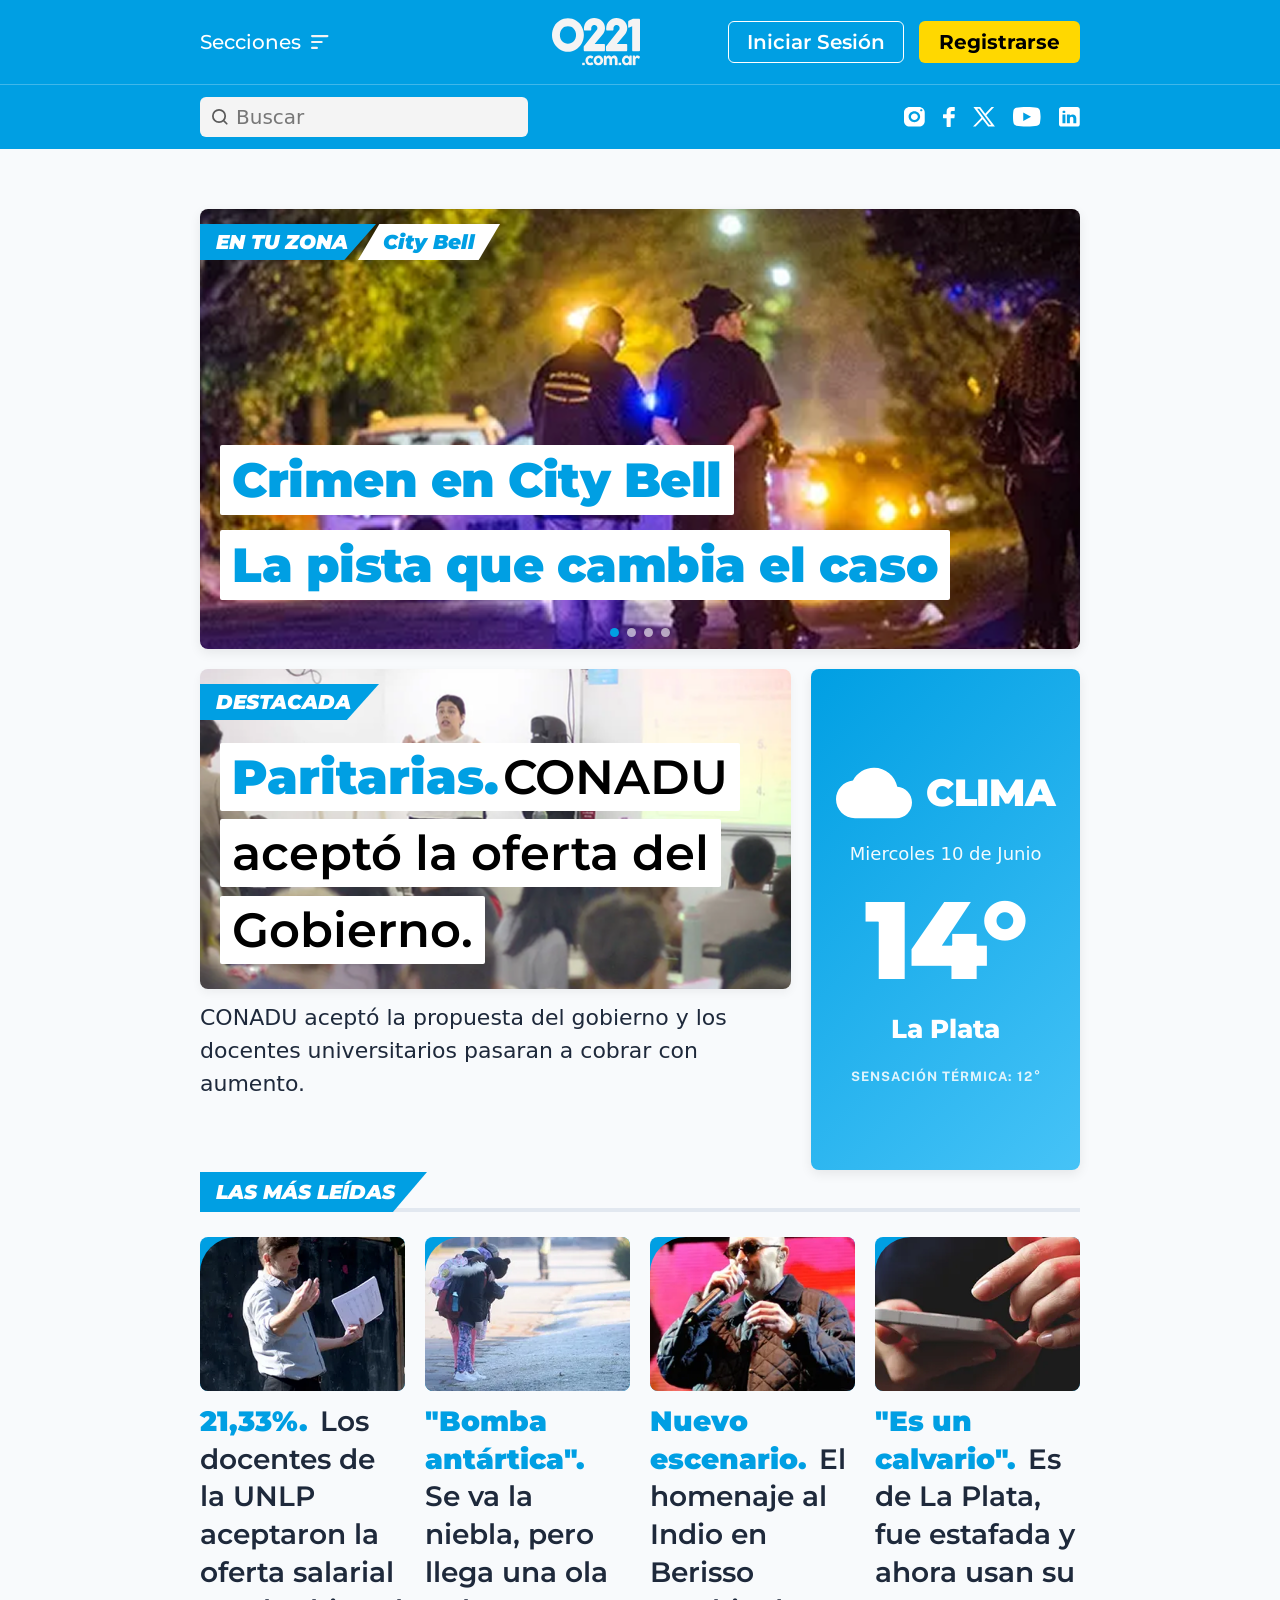
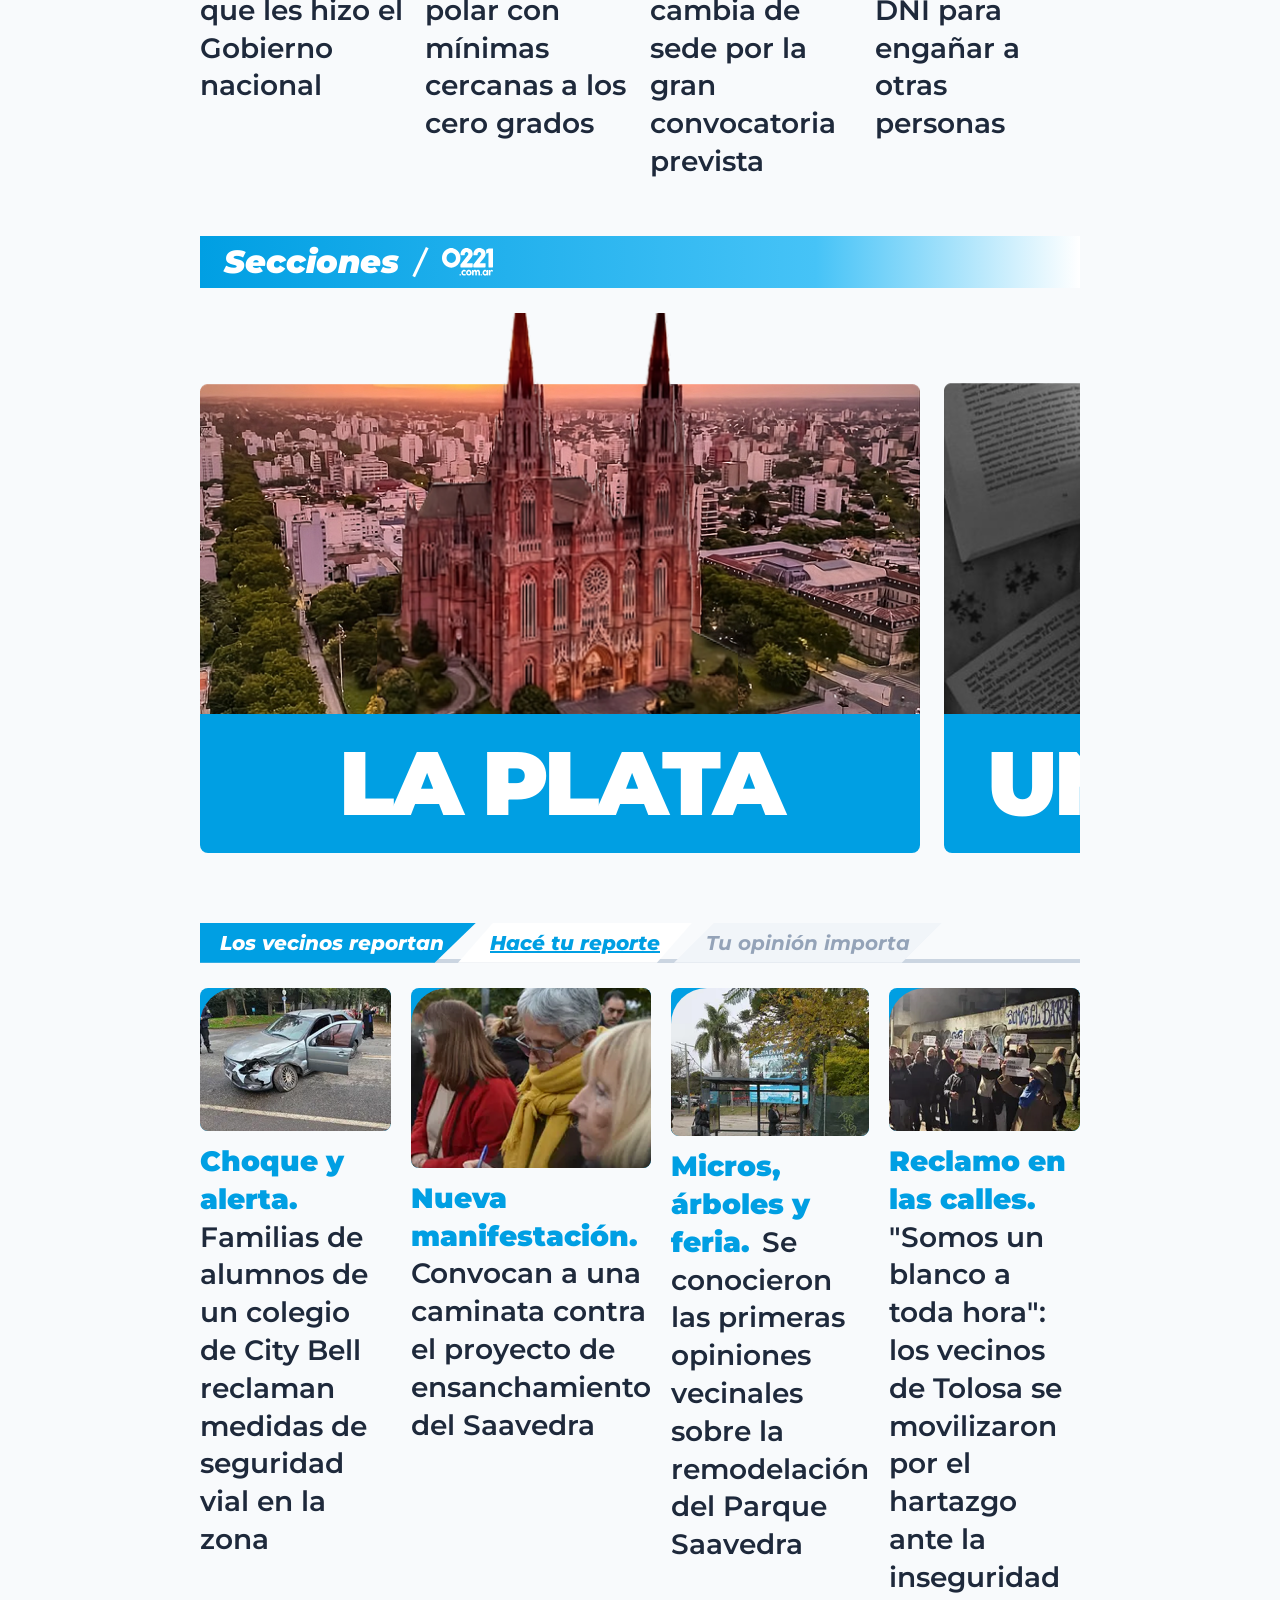
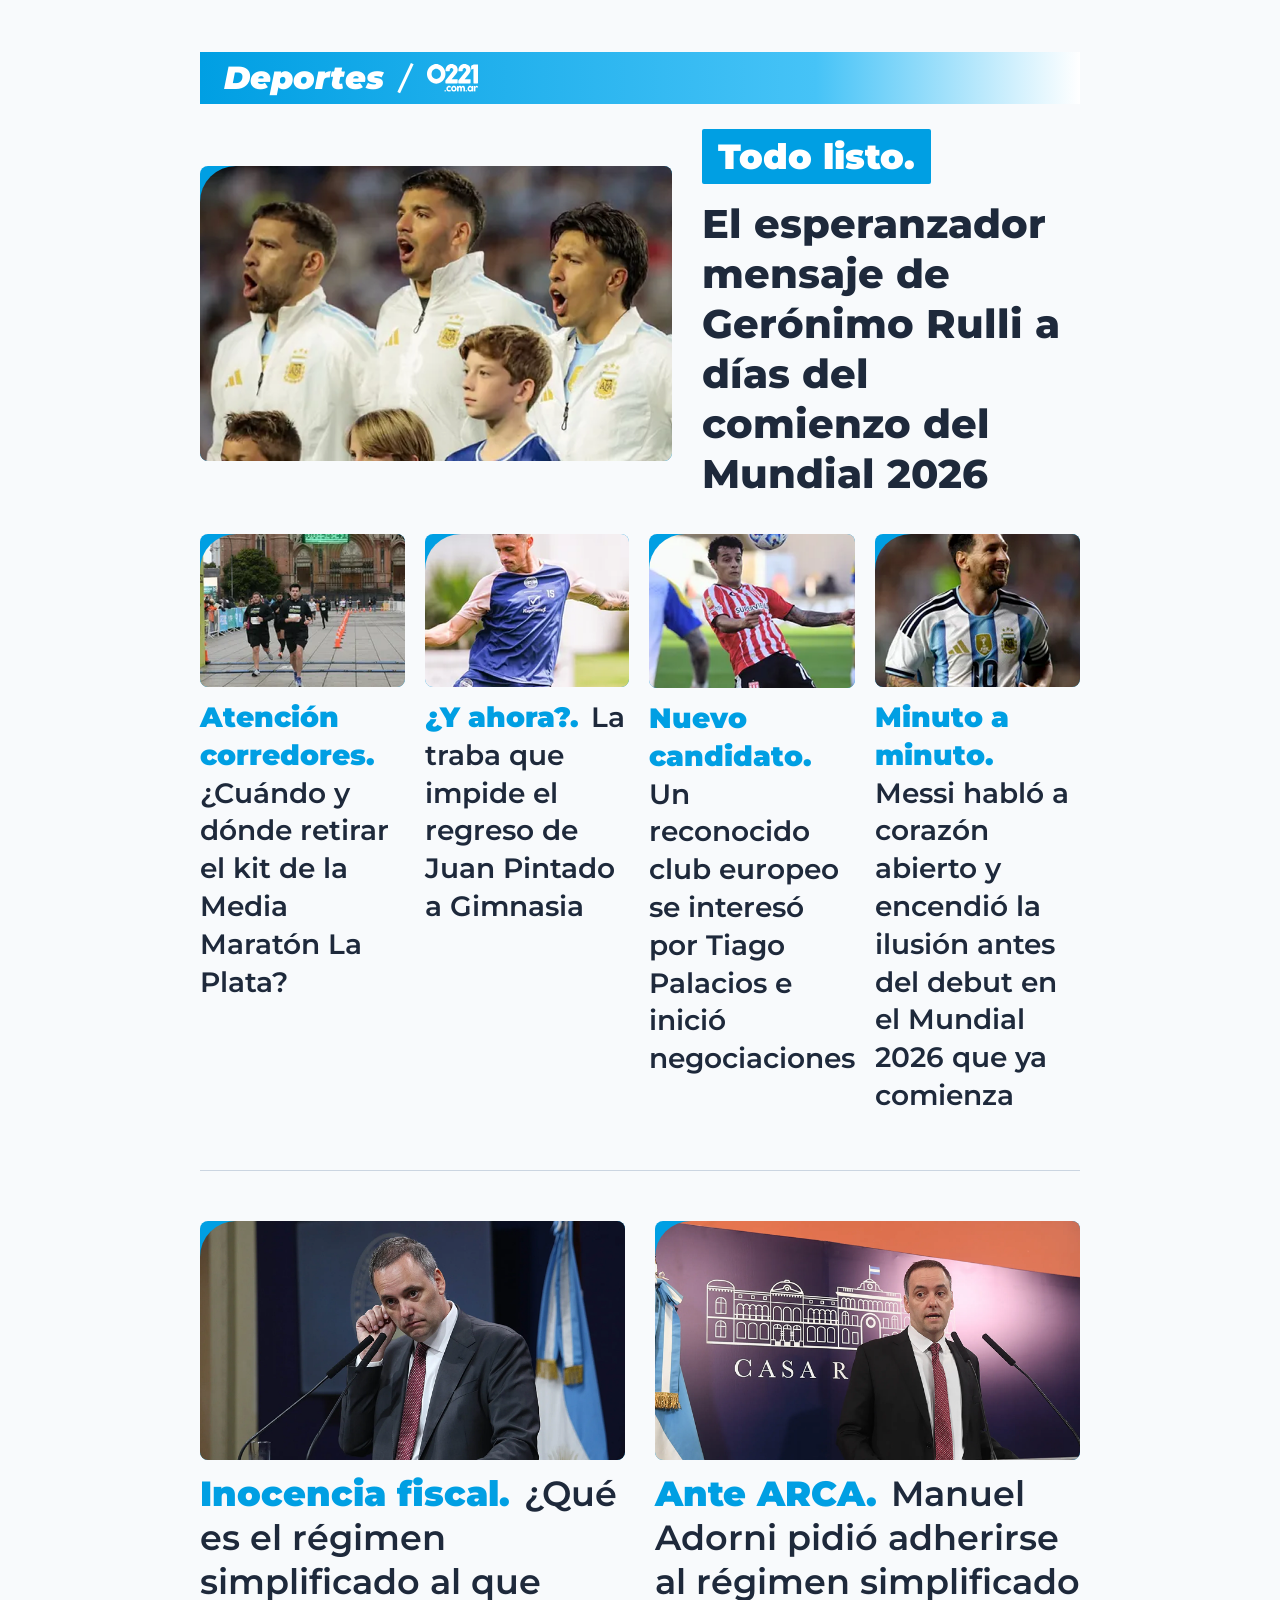
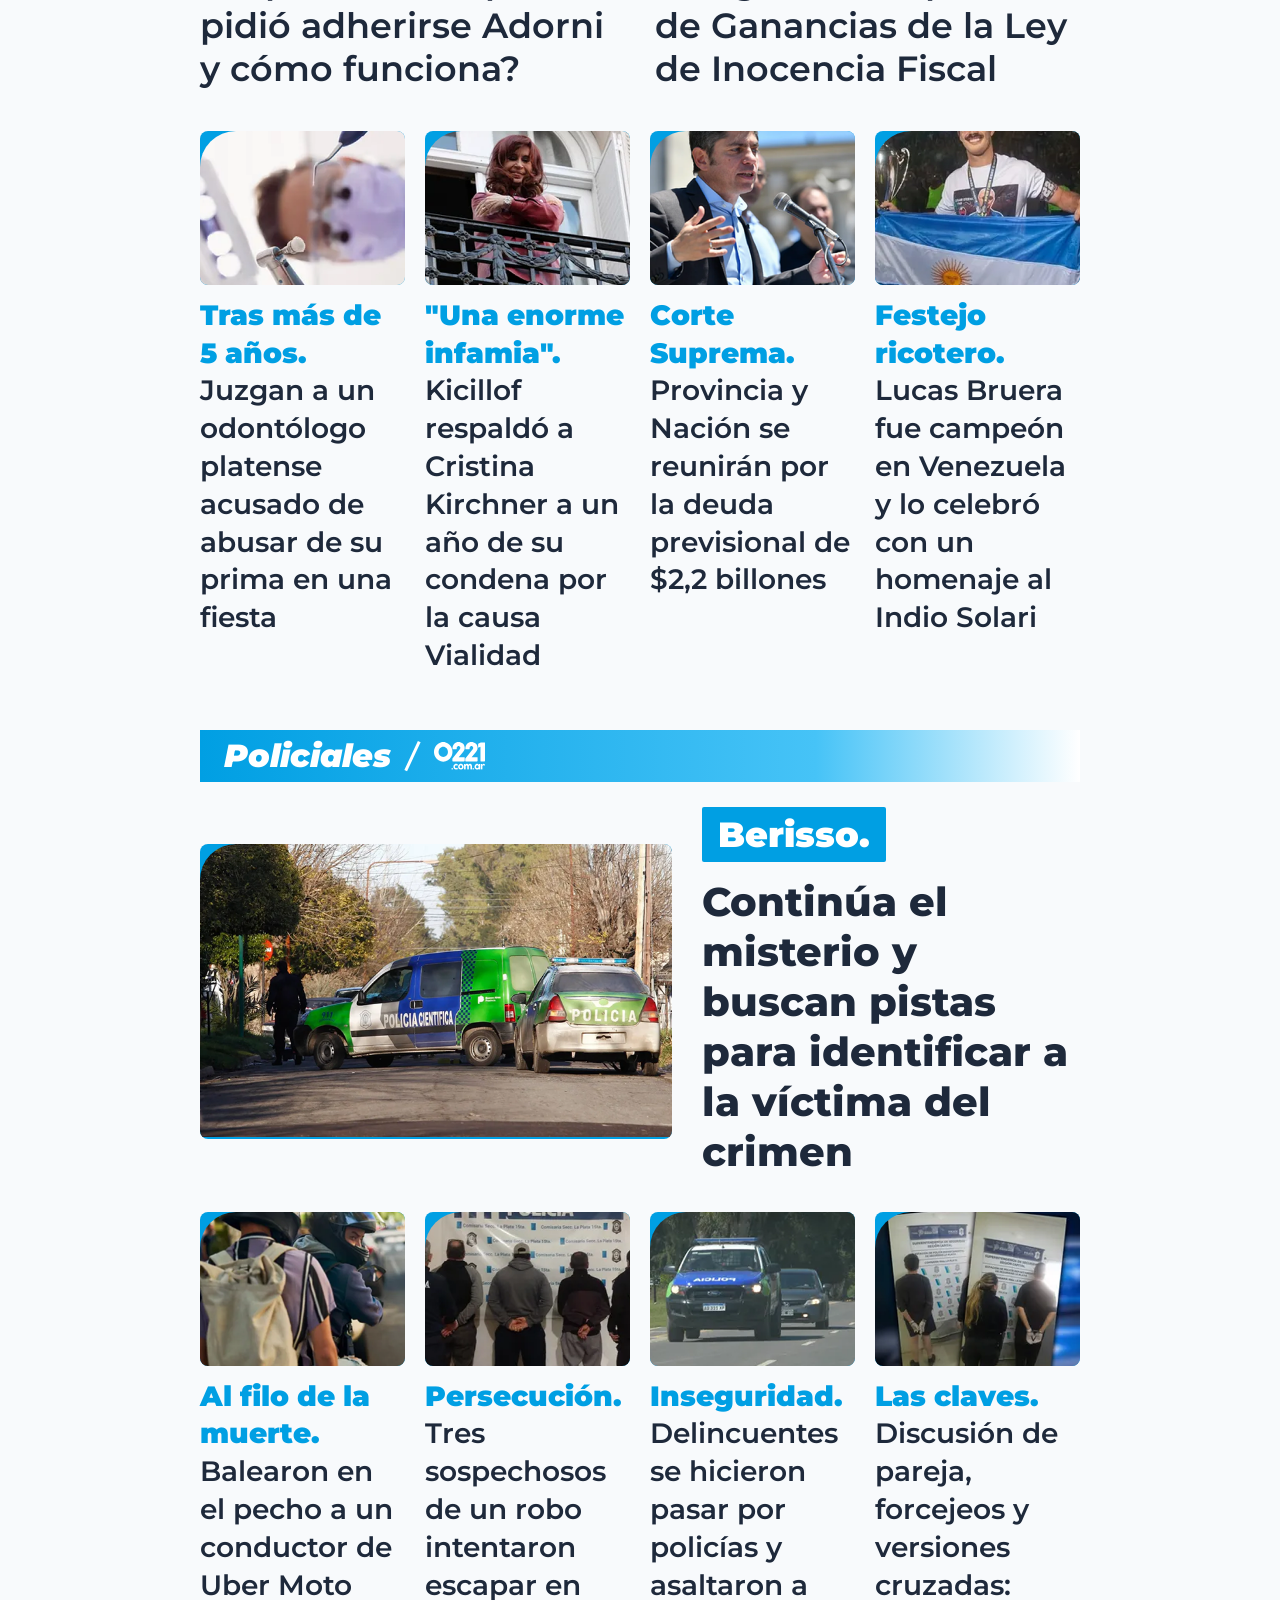
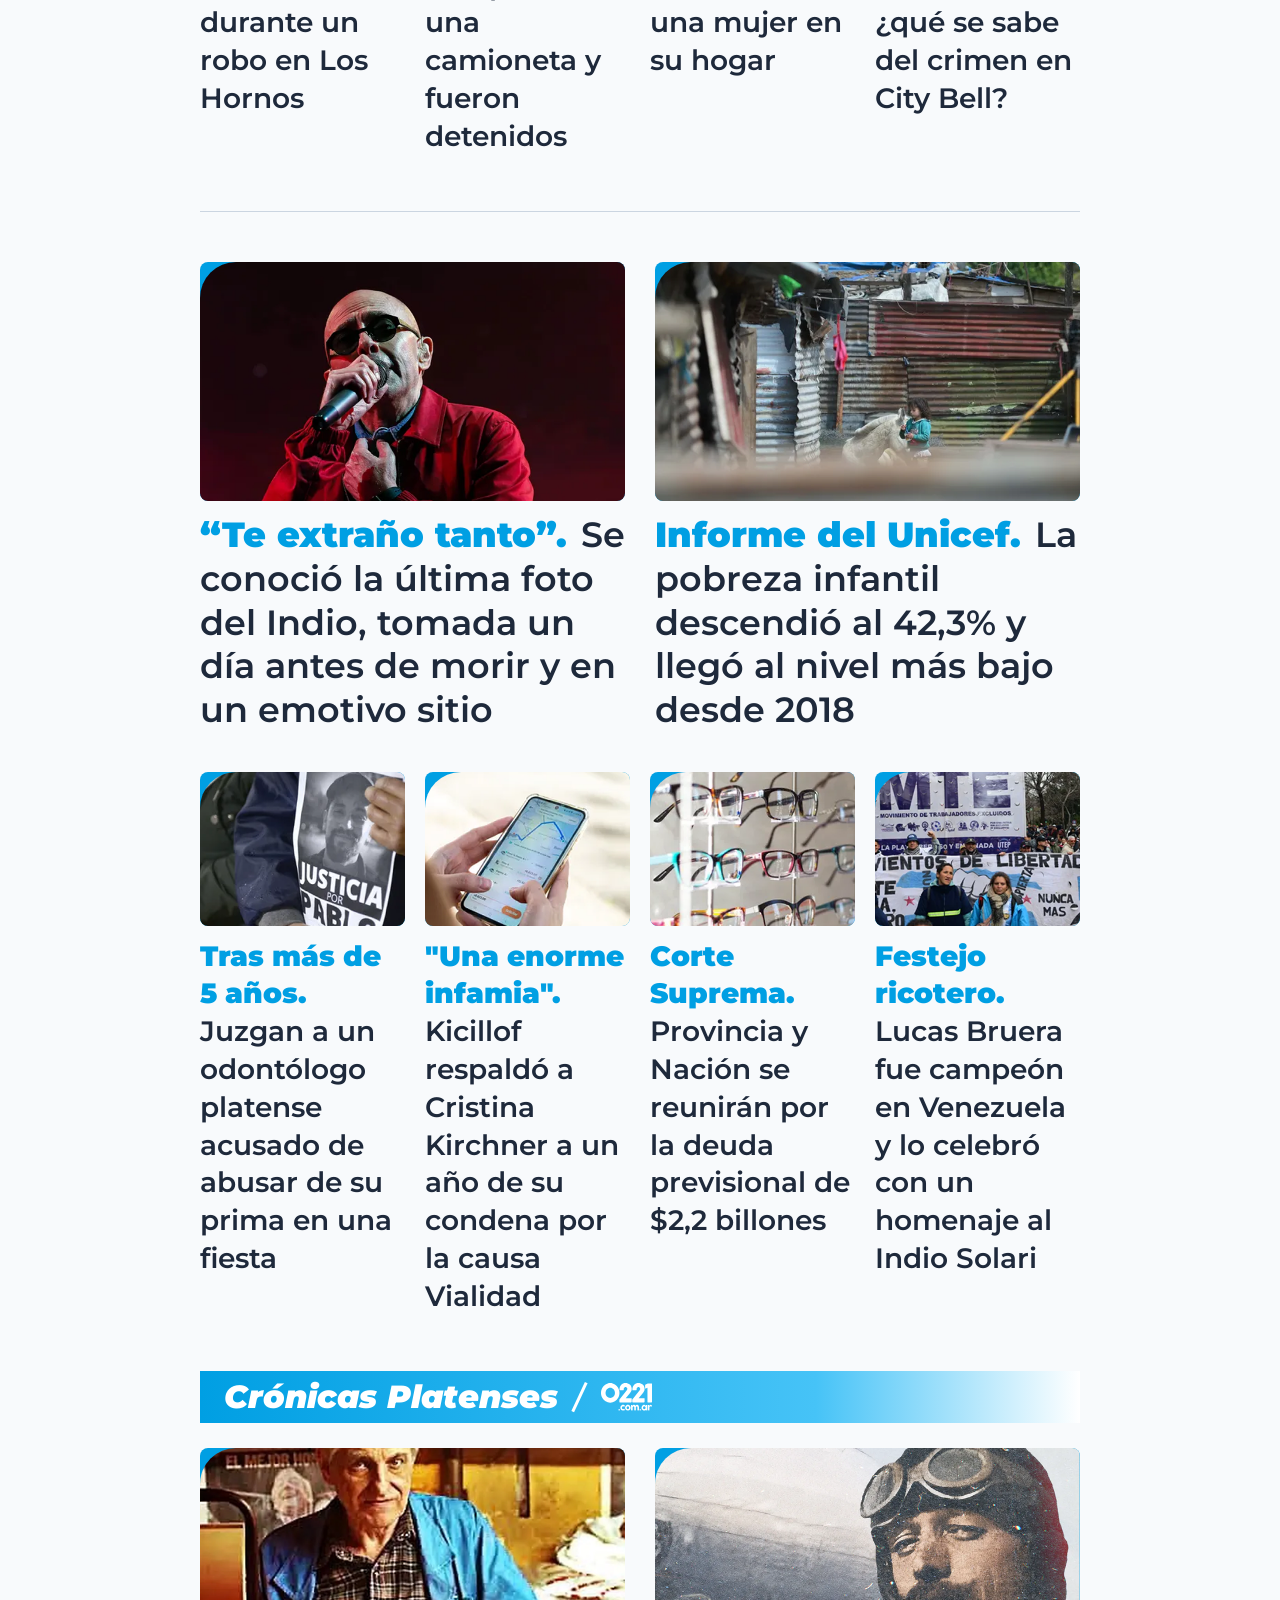
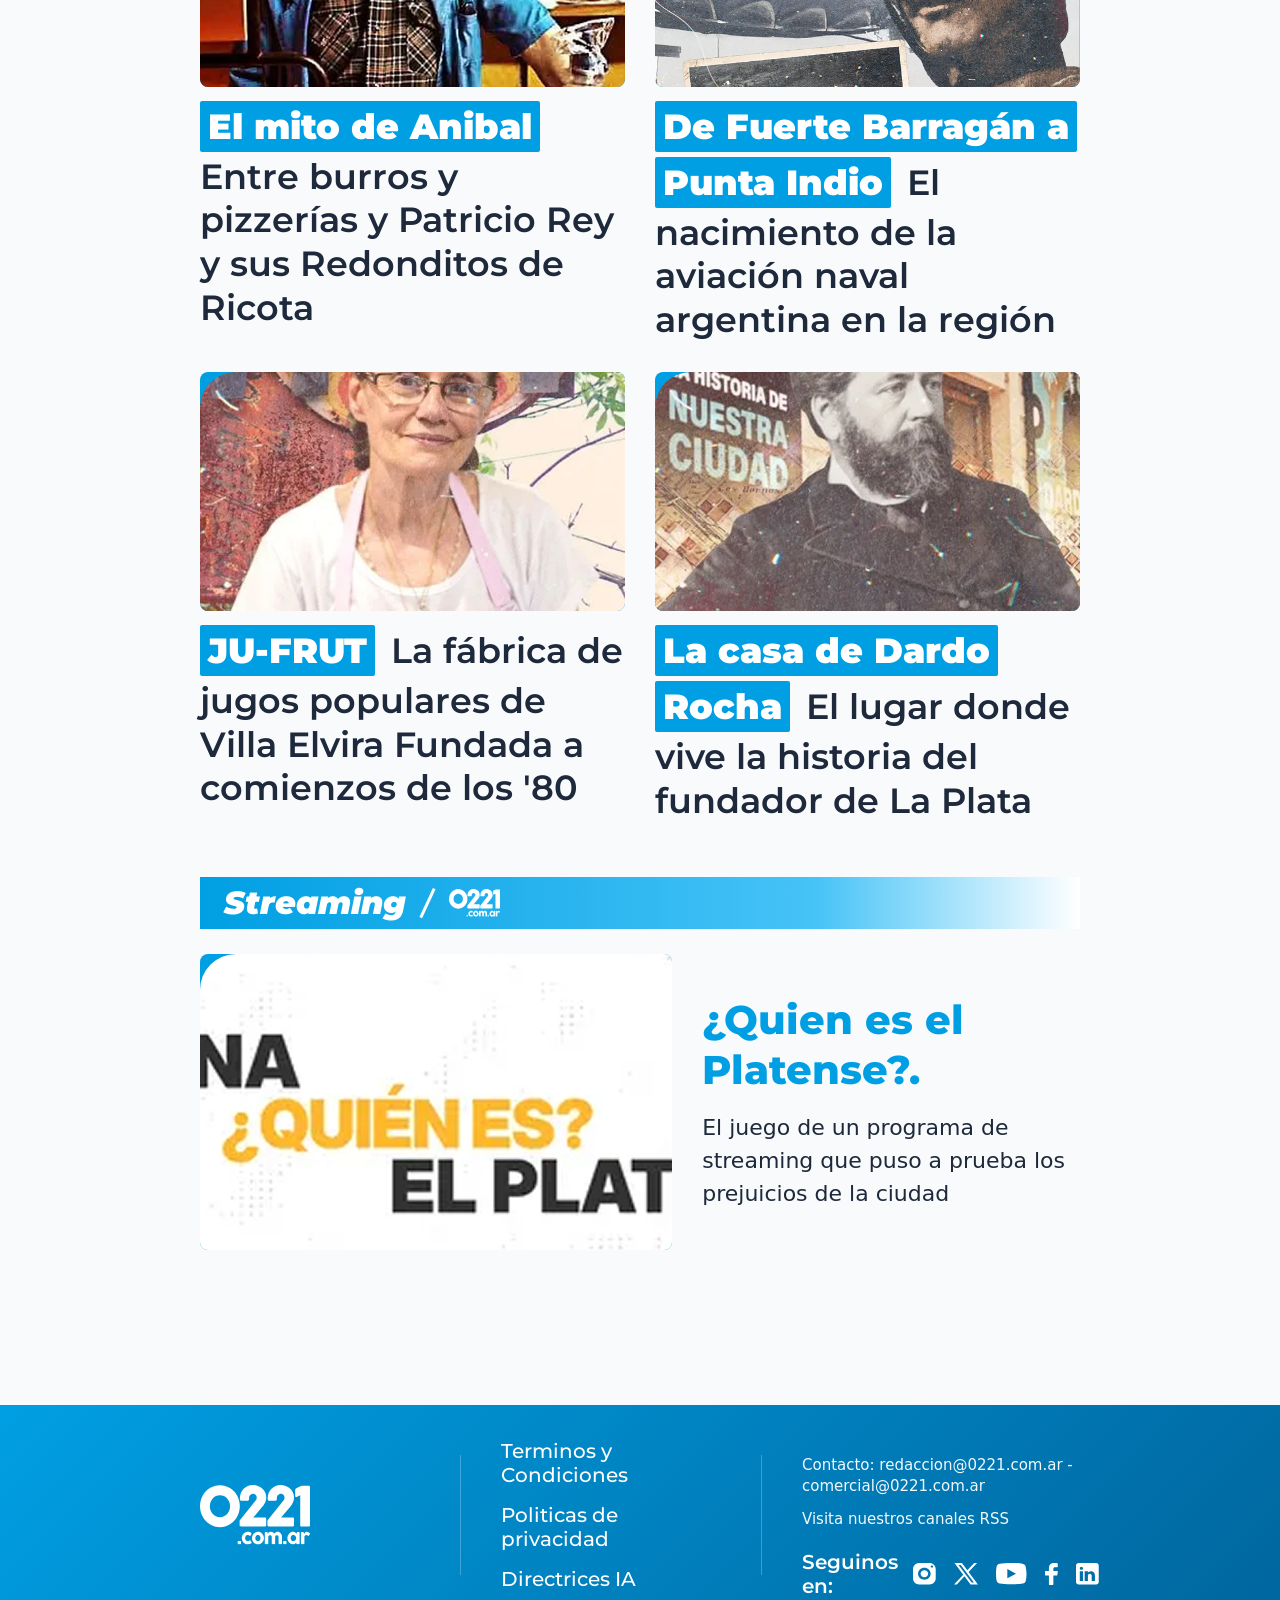
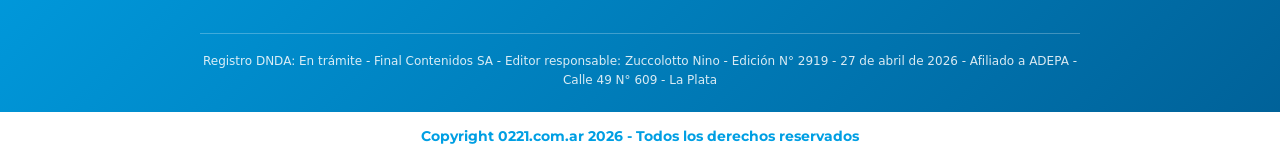
==== commit e7c8718e: "Add files via upload" ====
--- a/index.html
+++ b/index.html
@@ -46,7 +46,7 @@
                 <li><a href="#">Crónicas Platenses</a></li>
                 <li><a href="#">Entretenimiento</a></li>
                 <li><a href="#">Tecnologia</a></li>
-                <li><a href="#">La Plata Reporta</a></li>
+                <li><a href="laplatareporta.html">La Plata Reporta</a></li>
                 <li><a href="#">Propuestas Laborales</a></li>
             </ul>
         </nav>
@@ -147,15 +147,18 @@
 
             <!-- Columna Noticia Destacada -->
             <div class="grid-left">
-                <div class="destacada-card">
-                    <div class="badge-destacada">DESTACADA</div>
-                    <div class="destacada-title-container">
-                        <div class="destacada-title-badge">
-                            <span class="title-highlight">Paritarias.</span><span class="title-subtext">CONADU aceptó la
-                                oferta del Gobierno. </span>
+                <a href="noticia2.html" class="destacada-card-link">
+                    <div class="destacada-card">
+                        <div class="badge-destacada">DESTACADA</div>
+                        <div class="destacada-title-container">
+                            <div class="destacada-title-badge">
+                                <span class="title-highlight">Paritarias.</span><span class="title-subtext">CONADU
+                                    aceptó la
+                                    oferta del Gobierno. </span>
+                            </div>
                         </div>
                     </div>
-                </div>
+                </a>
                 <p class="destacada-caption">
                     CONADU aceptó la propuesta del gobierno y los docentes universitarios pasaran a cobrar con aumento.
                 </p>
@@ -327,7 +330,7 @@
         <section class="vecinos-section">
             <div class="vecinos-header">
                 <div class="vecinos-title-badge">Los vecinos reportan</div>
-                <a href="#" class="vecinos-link-badge">Hacé tu reporte</a>
+                <a href="laplatareporta.html" class="vecinos-link-badge">Hacé tu reporte</a>
                 <span class="vecinos-text-badge">Tu opinión importa</span>
                 <div class="vecinos-header-line"></div>
             </div>
@@ -466,11 +469,11 @@
                     <div class="card-image-container">
                         <img src="images/NoticiaR5.png" alt="Noticia Reciente Grande 1">
                     </div>
-                    <h1 class="card-title">
+                    <h2 class="card-title">
                         <span class="title-highlight">Inocencia fiscal.</span>
                         <span class="title-text">¿Qué es el régimen simplificado al que pidió adherirse Adorni y cómo
                             funciona?</span>
-                    </h1>
+                    </h2>
                 </article>
 
                 <!-- Tarjeta Grande 2 (NoticiaR6) -->
@@ -478,11 +481,11 @@
                     <div class="card-image-container">
                         <img src="images/NoticiaR6.png" alt="Noticia Reciente Grande 2">
                     </div>
-                    <h1 class="card-title">
+                    <h2 class="card-title">
                         <span class="title-highlight">Ante ARCA.</span>
                         <span class="title-text">Manuel Adorni pidió adherirse al régimen simplificado de Ganancias de
                             la Ley de Inocencia Fiscal</span>
-                    </h1>
+                    </h2>
                 </article>
             </div>
 
@@ -623,10 +626,11 @@
                     <div class="card-image-container">
                         <img src="images/NoticiaR7.png" alt="Noticia Reciente Grande 3">
                     </div>
-                    <h1 class="card-title">
+                    <h2 class="card-title">
                         <span class="title-highlight">“Te extraño tanto”.</span>
-                        <span class="title-text">Se conoció la última foto del Indio, tomada un día antes de morir y en un emotivo sitio</span>
-                    </h1>
+                        <span class="title-text">Se conoció la última foto del Indio, tomada un día antes de morir y en
+                            un emotivo sitio</span>
+                    </h2>
                 </article>
 
                 <!-- Tarjeta Grande 2 (NoticiaR8) -->
@@ -634,10 +638,11 @@
                     <div class="card-image-container">
                         <img src="images/NoticiaR8.png" alt="Noticia Reciente Grande 4">
                     </div>
-                    <h1 class="card-title">
+                    <h2 class="card-title">
                         <span class="title-highlight">Informe del Unicef.</span>
-                        <span class="title-text">La pobreza infantil descendió al 42,3% y llegó al nivel más bajo desde 2018</span>
-                    </h1>
+                        <span class="title-text">La pobreza infantil descendió al 42,3% y llegó al nivel más bajo desde
+                            2018</span>
+                    </h2>
                 </article>
             </div>
 
@@ -650,7 +655,8 @@
                     </div>
                     <h4 class="card-title">
                         <span class="title-highlight">Tras más de 5 años.</span>
-                        <span class="title-text">Juzgan a un odontólogo platense acusado de abusar de su prima en una fiesta</span>
+                        <span class="title-text">Juzgan a un odontólogo platense acusado de abusar de su prima en una
+                            fiesta</span>
                     </h4>
                 </article>
 
@@ -661,7 +667,8 @@
                     </div>
                     <h4 class="card-title">
                         <span class="title-highlight">"Una enorme infamia".</span>
-                        <span class="title-text">Kicillof respaldó a Cristina Kirchner a un año de su condena por la causa Vialidad</span>
+                        <span class="title-text">Kicillof respaldó a Cristina Kirchner a un año de su condena por la
+                            causa Vialidad</span>
                     </h4>
                 </article>
 
@@ -672,7 +679,8 @@
                     </div>
                     <h4 class="card-title">
                         <span class="title-highlight">Corte Suprema.</span>
-                        <span class="title-text">Provincia y Nación se reunirán por la deuda previsional de $2,2 billones</span>
+                        <span class="title-text">Provincia y Nación se reunirán por la deuda previsional de $2,2
+                            billones</span>
                     </h4>
                 </article>
 
@@ -683,7 +691,8 @@
                     </div>
                     <h4 class="card-title">
                         <span class="title-highlight">Festejo ricotero.</span>
-                        <span class="title-text">Lucas Bruera fue campeón en Venezuela y lo celebró con un homenaje al Indio Solari</span>
+                        <span class="title-text">Lucas Bruera fue campeón en Venezuela y lo celebró con un homenaje al
+                            Indio Solari</span>
                     </h4>
                 </article>
             </div>
@@ -704,10 +713,11 @@
                     <div class="card-image-container">
                         <img src="images/CronicasPlatenses1.png" alt="Crónica Platense 1">
                     </div>
-                    <h1 class="card-title">
+                    <h2 class="card-title">
                         <span class="title-badge-highlight">El mito de Anibal</span>
-                        <span class="title-text">Entre burros y pizzerías y Patricio Rey y sus Redonditos de Ricota</span>
-                    </h1>
+                        <span class="title-text">Entre burros y pizzerías y Patricio Rey y sus Redonditos de
+                            Ricota</span>
+                    </h2>
                 </article>
 
                 <!-- Tarjeta 2 (CronicasPlatenses2) -->
@@ -715,10 +725,10 @@
                     <div class="card-image-container">
                         <img src="images/CronicasPlatenses2.png" alt="Crónica Platense 2">
                     </div>
-                    <h1 class="card-title">
+                    <h2 class="card-title">
                         <span class="title-badge-highlight">De Fuerte Barragán a Punta Indio</span>
                         <span class="title-text">El nacimiento de la aviación naval argentina en la región</span>
-                    </h1>
+                    </h2>
                 </article>
 
                 <!-- Tarjeta 3 (CronicasPlatenses3) -->
@@ -726,10 +736,11 @@
                     <div class="card-image-container">
                         <img src="images/CronicasPlatenses3.png" alt="Crónica Platense 3">
                     </div>
-                    <h1 class="card-title">
+                    <h2 class="card-title">
                         <span class="title-badge-highlight">JU-FRUT</span>
-                        <span class="title-text">La fábrica de jugos populares de Villa Elvira Fundada a comienzos de los '80</span>
-                    </h1>
+                        <span class="title-text">La fábrica de jugos populares de Villa Elvira Fundada a comienzos de
+                            los '80</span>
+                    </h2>
                 </article>
 
                 <!-- Tarjeta 4 (CronicasPlatenses4) -->
@@ -737,10 +748,10 @@
                     <div class="card-image-container">
                         <img src="images/CronicasPlatenses4.png" alt="Crónica Platense 4">
                     </div>
-                    <h1 class="card-title">
+                    <h2 class="card-title">
                         <span class="title-badge-highlight">La casa de Dardo Rocha</span>
                         <span class="title-text">El lugar donde vive la historia del fundador de La Plata</span>
-                    </h1>
+                    </h2>
                 </article>
             </div>
         </section>
@@ -760,7 +771,8 @@
                 </div>
                 <div class="streaming-hero-info">
                     <h2 class="streaming-hero-title">¿Quien es el Platense?.</h2>
-                    <p class="streaming-hero-description">El juego de un programa de streaming que puso a prueba los prejuicios de la ciudad</p>
+                    <p class="streaming-hero-description">El juego de un programa de streaming que puso a prueba los
+                        prejuicios de la ciudad</p>
                 </div>
             </div>
         </section>
@@ -806,7 +818,8 @@
         </div>
 
         <div class="footer-register-line">
-            <p>Registro DNDA: En trámite - Final Contenidos SA - Editor responsable: Zuccolotto Nino - Edición N° 2919 - 27 de abril de 2026 - Afiliado a ADEPA - Calle 49 N° 609 - La Plata</p>
+            <p>Registro DNDA: En trámite - Final Contenidos SA - Editor responsable: Zuccolotto Nino - Edición N° 2919 -
+                27 de abril de 2026 - Afiliado a ADEPA - Calle 49 N° 609 - La Plata</p>
         </div>
 
         <div class="footer-copyright-strip">
--- a/style.css
+++ b/style.css
@@ -752,6 +752,11 @@
 .grid-left {
   display: flex;
   flex-direction: column;
+}
+
+.destacada-card-link {
+  text-decoration: none;
+  display: block;
 }
 
 .destacada-card {
@@ -1292,7 +1297,8 @@
   font-size: var(--fs-h2);
   line-height: 1.25;
   margin: 0;
-  color: #009fe3; /* Blue text to match the mockup */
+  color: #009fe3;
+  /* Blue text to match the mockup */
 }
 
 .streaming-hero-description {
@@ -1325,9 +1331,17 @@
   flex-direction: column;
 }
 
-h1.card-title {
-  font-family: var(--font-headings);
-  font-size: var(--fs-h1);
+.recientes-grande-card .card-image-container,
+.cronicas-card .card-image-container {
+  aspect-ratio: 16 / 9;
+  /* Imagen más apaisada y compacta */
+}
+
+.recientes-grande-card .card-title,
+.cronicas-card .card-title {
+  font-family: var(--font-headings);
+  font-size: var(--fs-h3);
+  /* Achicar a H3 estándar */
   font-weight: 800;
   line-height: 1.25;
   margin-top: 12px;
@@ -1368,7 +1382,8 @@
 .section-divider {
   border: none;
   height: 1.5px;
-  background-color: #cbd5e1; /* Gris claro suave */
+  background-color: #cbd5e1;
+  /* Gris claro suave */
   margin-top: 15px;
   margin-bottom: 45px;
 }
@@ -1380,7 +1395,8 @@
 .site-footer {
   background: linear-gradient(135deg, #009fe3 0%, #006097 100%);
   color: white;
-  margin-top: 60px; /* Espacio con la sección Streaming */
+  margin-top: 60px;
+  /* Espacio con la sección Streaming */
   font-family: var(--font-body);
   width: 100%;
 }
@@ -1410,7 +1426,8 @@
   align-items: center;
   border-right: 1.5px solid rgba(255, 255, 255, 0.25);
   padding-right: 40px;
-  height: 120px; /* Altura para centrar verticalmente con divisor */
+  height: 120px;
+  /* Altura para centrar verticalmente con divisor */
   flex: 0 0 25%;
 }
 
@@ -1741,7 +1758,8 @@
 
   /* Cabecera Móvil - Los Vecinos Reportan */
   .vecinos-text-badge {
-    display: none; /* Oculta "Tu opinión importa" en móviles */
+    display: none;
+    /* Oculta "Tu opinión importa" en móviles */
   }
 
   .vecinos-title-badge {
@@ -1877,15 +1895,18 @@
     padding-bottom: 15px;
     scroll-behavior: smooth;
     -webkit-overflow-scrolling: touch;
-    scrollbar-width: none; /* Firefox */
+    scrollbar-width: none;
+    /* Firefox */
   }
 
   .cronicas-grid::-webkit-scrollbar {
-    display: none; /* Chrome, Safari, Opera */
+    display: none;
+    /* Chrome, Safari, Opera */
   }
 
   .cronicas-card {
-    flex: 0 0 calc(80% - 8px); /* Tarjeta grande para que asome la siguiente (80% ancho) */
+    flex: 0 0 calc(80% - 8px);
+    /* Tarjeta grande para que asome la siguiente (80% ancho) */
     scroll-snap-align: start;
   }
 
@@ -2209,7 +2230,8 @@
   height: 100%;
   object-fit: cover;
   display: block;
-  border-top-left-radius: 36px; /* Para mantener la coherencia visual con la home */
+  border-top-left-radius: 36px;
+  /* Para mantener la coherencia visual con la home */
 }
 
 /* Badges sobre la portada */
@@ -2403,7 +2425,8 @@
   .laplata-badge-zone {
     top: 0;
     left: 0;
-    border-top-left-radius: 20px; /* Coincide con la esquina redondeada de la imagen en móvil */
+    border-top-left-radius: 20px;
+    /* Coincide con la esquina redondeada de la imagen en móvil */
   }
 
   .laplata-grid {
@@ -2420,12 +2443,14 @@
     padding-bottom: 15px;
     scroll-behavior: smooth;
     -webkit-overflow-scrolling: touch;
-    scrollbar-width: none; /* Firefox */
+    scrollbar-width: none;
+    /* Firefox */
     margin-top: 20px;
   }
 
   .laplata-grid::-webkit-scrollbar {
-    display: none; /* Chrome, Safari, Opera */
+    display: none;
+    /* Chrome, Safari, Opera */
   }
 
   .laplata-card {
@@ -2449,7 +2474,8 @@
   display: flex;
   flex-wrap: nowrap;
   overflow-x: auto;
-  overflow-y: hidden; /* Evita cualquier scrollbar vertical */
+  overflow-y: hidden;
+  /* Evita cualquier scrollbar vertical */
   gap: 24px;
   scroll-behavior: smooth;
   -webkit-overflow-scrolling: touch;
@@ -2458,22 +2484,28 @@
   position: relative;
   z-index: 5;
 }
+
 .secciones-carousel::-webkit-scrollbar {
   display: none;
 }
+
 .seccion-card {
   flex: 0 0 720px;
   width: 720px;
   max-width: 720px;
   min-width: 720px;
-  height: 540px; /* Altura uniforme para todas las tarjetas */
+  height: 540px;
+  /* Altura uniforme para todas las tarjetas */
   display: flex;
   flex-direction: column;
   border-radius: 8px;
-  overflow: hidden; /* Recorta la imagen y el título limpiamente */
+  overflow: hidden;
+  /* Recorta la imagen y el título limpiamente */
   background-color: transparent;
-  box-shadow: none; /* Aspecto plano */
-}
+  box-shadow: none;
+  /* Aspecto plano */
+}
+
 .seccion-card-link {
   display: flex;
   flex-direction: column;
@@ -2482,11 +2514,13 @@
   text-decoration: none;
   color: inherit;
 }
+
 .seccion-image-container {
   aspect-ratio: 16 / 9;
   overflow: hidden;
   position: relative;
 }
+
 .seccion-image-container img {
   width: 100%;
   height: 100%;
@@ -2495,18 +2529,22 @@
   display: block;
   transition: transform 0.3s ease;
 }
+
 .seccion-card:hover .seccion-image-container img {
   transform: scale(1.03);
 }
+
 .seccion-title-block {
   background-color: #009fe3;
   padding: 20px 15px;
   text-align: center;
-  flex-grow: 1; /* Estira el bloque para ocupar el resto de la altura uniforme */
+  flex-grow: 1;
+  /* Estira el bloque para ocupar el resto de la altura uniforme */
   display: flex;
   align-items: center;
   justify-content: center;
 }
+
 .seccion-card-title {
   color: white;
   font-family: var(--font-headings);
@@ -2528,18 +2566,22 @@
     overflow-x: auto;
     overflow-y: hidden;
   }
+
   .seccion-card {
     flex: 0 0 280px;
     width: 280px;
     max-width: 280px;
     min-width: 280px;
-    height: 220px; /* Altura uniforme para todas las tarjetas en mobile */
+    height: 220px;
+    /* Altura uniforme para todas las tarjetas en mobile */
     background-color: transparent;
     border-radius: 6px;
   }
+
   .seccion-image-container img {
     border-top-left-radius: 20px;
   }
+
   .seccion-title-block {
     padding: 10px 8px;
     flex-grow: 1;
@@ -2547,6 +2589,7 @@
     align-items: center;
     justify-content: center;
   }
+
   .seccion-card-title {
     font-size: 40px;
     letter-spacing: -0.02em;
@@ -2561,6 +2604,1273 @@
   user-select: none;
   -webkit-user-select: none;
 }
+
 [class*="-carousel"]:active {
   cursor: grabbing;
+}
+
+/* ==========================================
+   SECCIÓN LA PLATA REPORTA (LPR)
+   ========================================== */
+.lpr-main {
+  width: 100%;
+  margin: 0;
+  padding: 0;
+  box-sizing: border-box;
+}
+
+.lpr-section {
+  width: 100%;
+  box-sizing: border-box;
+}
+
+.lpr-hero {
+  background:
+    url('images/LPR/fondo.png') no-repeat center;
+  background-size: cover;
+  padding: 120px var(--page-padding);
+  box-sizing: border-box;
+  display: flex;
+  justify-content: flex-start;
+  align-items: center;
+  min-height: 520px;
+}
+
+.lpr-hero-content {
+  max-width: 800px;
+  display: flex;
+  flex-direction: column;
+  align-items: flex-start;
+  gap: 25px;
+}
+
+.lpr-title {
+  font-family: var(--font-headings);
+  font-size: 90px;
+  font-weight: 900;
+  line-height: 0.95;
+  color: #009fe3;
+  margin: 0;
+  text-transform: uppercase;
+  letter-spacing: -0.02em;
+  text-shadow: 2px 2px 0px rgba(255, 255, 255, 1), 5px 5px 0px rgba(0, 159, 227, 0.15);
+}
+
+.lpr-subtitle {
+  font-family: var(--font-headings);
+  font-size: var(--fs-h3);
+  font-weight: 600;
+  color: #334155;
+  margin: 0;
+  max-width: 550px;
+  line-height: 1.4;
+}
+
+.lpr-button {
+  background-color: #ffd800;
+  color: black;
+  border: none;
+  border-radius: 6px;
+  padding: 16px 36px;
+  font-family: var(--font-headings);
+  font-size: var(--fs-h4);
+  font-weight: 700;
+  cursor: pointer;
+  box-shadow: 0 4px 6px rgba(0, 0, 0, 0.05), 0 1px 3px rgba(0, 0, 0, 0.1);
+  transition: transform 0.2s ease, box-shadow 0.2s ease, opacity 0.2s ease;
+}
+
+.lpr-button:hover {
+  opacity: 0.95;
+  transform: translateY(-1px);
+  box-shadow: 0 7px 14px rgba(0, 0, 0, 0.1), 0 3px 6px rgba(0, 0, 0, 0.08);
+}
+
+.lpr-button:active {
+  transform: translateY(1px);
+  box-shadow: 0 4px 6px rgba(0, 0, 0, 0.05);
+}
+
+@media (max-width: 767px) {
+  .lpr-hero {
+    padding: 60px var(--page-padding);
+    min-height: auto;
+  }
+
+  .lpr-title {
+    font-size: 45px;
+    line-height: 1.0;
+    text-shadow: 1px 1px 0px rgba(255, 255, 255, 1), 3px 3px 0px rgba(0, 159, 227, 0.15);
+  }
+
+  .lpr-subtitle {
+    font-size: var(--fs-h4);
+    max-width: 100%;
+  }
+
+  .lpr-button {
+    width: 100%;
+    padding: 14px 28px;
+    font-size: var(--fs-p);
+    text-align: center;
+  }
+}
+
+/* LPR Info Container & Blocks */
+.lpr-info-container {
+  padding: 80px var(--page-padding);
+  background-color: #f8fafc;
+  display: flex;
+  flex-direction: column;
+  gap: 55px;
+}
+
+.lpr-info-block {
+  max-width: 900px;
+  display: flex;
+  flex-direction: column;
+  gap: 20px;
+}
+
+.lpr-info-title {
+  font-family: var(--font-headings);
+  font-size: var(--fs-h1);
+  /* 48px desktop / 32px mobile */
+  font-weight: 800;
+  color: #009fe3;
+  margin: 0;
+}
+
+.lpr-info-text {
+  font-family: var(--font-headings);
+  /* Montserrat */
+  font-size: var(--fs-h4);
+  /* 28px desktop / 20px mobile */
+  font-weight: 600;
+  /* SemiBold Montserrat */
+  color: #1e293b;
+  line-height: 1.5;
+  margin: 0;
+}
+
+.lpr-info-text strong {
+  font-weight: 800;
+}
+
+.lpr-info-list {
+  list-style: none;
+  padding: 0;
+  margin: 0;
+  display: flex;
+  flex-direction: column;
+  gap: 20px;
+  margin-top: 10px;
+}
+
+.lpr-info-list li {
+  display: flex;
+  align-items: center;
+  gap: 24px;
+}
+
+.lpr-list-icon {
+  width: 28px;
+  height: 28px;
+  display: block;
+  flex-shrink: 0;
+}
+
+.lpr-list-text {
+  font-family: var(--font-headings);
+  /* Montserrat */
+  font-size: var(--fs-h4);
+  /* 28px desktop / 20px mobile */
+  font-weight: 700;
+  color: #1e293b;
+}
+
+@media (max-width: 767px) {
+  .lpr-info-container {
+    padding: 40px var(--page-padding);
+    gap: 35px;
+  }
+
+  .lpr-info-list li {
+    gap: 16px;
+  }
+
+  .lpr-list-icon {
+    width: 20px;
+    height: 20px;
+  }
+}
+
+/* ==========================================
+   SECCIÓN REPORTAR UN PROBLEMA (LPR)
+   ========================================== */
+.lpr-report-section {
+  width: 100%;
+  margin-top: 60px;
+  margin-bottom: 70px;
+  box-sizing: border-box;
+  padding-left: var(--page-padding);
+  padding-right: var(--page-padding);
+}
+
+.lpr-report-header {
+  background: linear-gradient(to right, #009fe3 0%, #46c3f7 70%, #ffffff 100%);
+  display: flex;
+  align-items: center;
+  padding: 10px 24px;
+  height: 52px;
+  margin-bottom: 35px;
+  gap: 20px;
+  box-sizing: border-box;
+}
+
+.lpr-report-title-text {
+  color: white;
+  font-family: var(--font-headings);
+  font-weight: 900;
+  font-style: italic;
+  font-size: 32px;
+  line-height: 1;
+}
+
+.lpr-report-separator {
+  width: 2.5px;
+  height: 32px;
+  background-color: white;
+  transform: rotate(25deg);
+  display: inline-block;
+}
+
+.lpr-report-logo {
+  height: 28px;
+  width: auto;
+  filter: brightness(0) invert(1);
+  display: block;
+}
+
+/* Contenido de la sección de reporte */
+.lpr-report-content {
+  display: flex;
+  flex-direction: column;
+  gap: 40px;
+}
+
+.lpr-report-description {
+  font-family: var(--font-headings);
+  /* Montserrat */
+  font-size: var(--fs-h4);
+  /* 28px desktop / 20px mobile */
+  font-weight: 600;
+  color: #1e293b;
+  margin: 0;
+  line-height: 1.45;
+}
+
+.lpr-category-section {
+  display: flex;
+  flex-direction: column;
+  gap: 25px;
+}
+
+.lpr-category-label {
+  font-family: var(--font-headings);
+  font-size: var(--fs-h3);
+  /* 35px desktop / 24px mobile */
+  font-weight: 800;
+  color: #1e293b;
+  margin: 0;
+}
+
+.required-asterisk {
+  color: #ef4444;
+  /* Rojo llamativo */
+  font-weight: 800;
+}
+
+/* Grilla de Categorías */
+.lpr-categories-grid {
+  display: grid;
+  grid-template-columns: repeat(5, 120px);
+  gap: 30px 45px;
+  margin-top: 10px;
+}
+
+.lpr-category-item {
+  display: flex;
+  flex-direction: column;
+  align-items: center;
+  gap: 15px;
+  text-align: center;
+}
+
+.lpr-category-btn {
+  width: 120px;
+  height: 120px;
+  border-radius: 50%;
+  border: none;
+  display: flex;
+  align-items: center;
+  justify-content: center;
+  cursor: pointer;
+  box-shadow: 0 4px 10px rgba(0, 0, 0, 0.06);
+  transition: transform 0.25s cubic-bezier(0.4, 0, 0.2, 1),
+    box-shadow 0.25s cubic-bezier(0.4, 0, 0.2, 1),
+    outline 0.2s ease;
+  position: relative;
+  outline: 0px solid #009fe3;
+  outline-offset: 4px;
+}
+
+.lpr-category-btn img {
+  width: 50px;
+  height: 50px;
+  object-fit: contain;
+  transition: transform 0.25s cubic-bezier(0.4, 0, 0.2, 1);
+}
+
+/* Efectos Hover */
+.lpr-category-btn:hover {
+  transform: scale(1.08);
+  box-shadow: 0 8px 20px rgba(0, 0, 0, 0.12);
+}
+
+.lpr-category-btn:hover img {
+  transform: scale(1.05);
+}
+
+/* Estado Activo / Seleccionado */
+.lpr-category-btn.active {
+  outline: 4px solid #009fe3;
+  outline-offset: 4px;
+  transform: scale(1.04);
+  box-shadow: 0 6px 15px rgba(0, 159, 227, 0.15);
+}
+
+.lpr-category-name {
+  font-family: var(--font-headings);
+  /* Montserrat */
+  font-size: var(--fs-link);
+  /* 20px desktop / 16px mobile */
+  font-weight: 700;
+  color: #1e293b;
+  transition: color 0.2s ease;
+}
+
+.lpr-category-item:hover .lpr-category-name {
+  color: #009fe3;
+  /* El color celeste al pasar sobre el item */
+}
+
+.lpr-category-item:has(.lpr-category-btn.active) .lpr-category-name {
+  color: #009fe3;
+  font-weight: 800;
+}
+
+/* Adaptación para pantallas medianas (tabletas) y móviles */
+@media (max-width: 1024px) {
+  .lpr-categories-grid {
+    grid-template-columns: repeat(4, 120px);
+    justify-content: flex-start;
+  }
+}
+
+@media (max-width: 767px) {
+  .lpr-report-section {
+    padding-left: var(--page-padding);
+    padding-right: var(--page-padding);
+    margin-top: 40px;
+    margin-bottom: 45px;
+  }
+
+  .lpr-report-header {
+    padding: 8px 16px;
+    height: 48px;
+    margin-bottom: 25px;
+    gap: 12px;
+  }
+
+  .lpr-report-title-text {
+    font-size: 24px;
+  }
+
+  .lpr-report-separator {
+    height: 24px;
+  }
+
+  .lpr-report-logo {
+    height: 20px;
+  }
+
+  .lpr-report-content {
+    gap: 25px;
+  }
+
+  .lpr-categories-grid {
+    grid-template-columns: repeat(3, 90px);
+    gap: 20px 15px;
+    justify-content: space-between;
+  }
+
+  .lpr-category-item {
+    gap: 10px;
+  }
+
+  .lpr-category-btn {
+    width: 90px;
+    height: 90px;
+    outline-offset: 3px;
+  }
+
+  .lpr-category-btn.active {
+    outline-width: 3px;
+  }
+
+  .lpr-category-btn img {
+    width: 38px;
+    height: 38px;
+  }
+
+  .lpr-category-name {
+    font-size: 14px;
+  }
+}
+
+@media (max-width: 360px) {
+  .lpr-categories-grid {
+    grid-template-columns: repeat(2, 90px);
+    justify-content: space-around;
+  }
+}
+
+/* ==========================================
+   FORMULARIO DE REPORTE - CAMPOS (LPR)
+   ========================================== */
+.lpr-form-fields {
+  max-width: 900px;
+  width: 100%;
+  display: flex;
+  flex-direction: column;
+  gap: 30px;
+  margin-top: 15px;
+}
+
+.lpr-form-group {
+  display: flex;
+  flex-direction: column;
+  gap: 12px;
+}
+
+.lpr-field-label {
+  font-family: var(--font-headings);
+  font-size: var(--fs-h3);
+  /* 35px desktop / 24px mobile */
+  font-weight: 800;
+  color: #1e293b;
+  margin: 0;
+}
+
+.lpr-textarea {
+  font-family: var(--font-body);
+  font-size: 18px;
+  line-height: 1.5;
+  padding: 16px;
+  border: 1px solid #cbd5e1;
+  border-radius: 6px;
+  min-height: 160px;
+  resize: vertical;
+  background-color: #ffffff;
+  color: #0f172a;
+  box-sizing: border-box;
+  transition: border-color 0.2s ease, box-shadow 0.2s ease;
+}
+
+.lpr-textarea::placeholder,
+.lpr-input::placeholder {
+  color: #94a3b8;
+  opacity: 1;
+}
+
+.lpr-textarea:focus,
+.lpr-input:focus,
+.lpr-select:focus {
+  outline: none;
+  border-color: #009fe3;
+  box-shadow: 0 0 0 4px rgba(0, 159, 227, 0.15);
+}
+
+.lpr-char-counter {
+  font-family: var(--font-body);
+  font-size: 14px;
+  color: #94a3b8;
+  margin-top: -4px;
+  align-self: flex-start;
+  font-weight: 500;
+}
+
+.lpr-input-wrapper,
+.lpr-select-wrapper {
+  position: relative;
+  width: 100%;
+  display: flex;
+  align-items: center;
+}
+
+.lpr-input {
+  width: 100%;
+  height: 56px;
+  padding: 16px 16px 16px 52px;
+  border: 1px solid #cbd5e1;
+  border-radius: 6px;
+  font-family: var(--font-body);
+  font-size: 18px;
+  background-color: #ffffff;
+  color: #0f172a;
+  box-sizing: border-box;
+  transition: border-color 0.2s ease, box-shadow 0.2s ease;
+}
+
+.lpr-input-icon {
+  position: absolute;
+  left: 18px;
+  width: 22px;
+  height: 22px;
+  pointer-events: none;
+}
+
+.lpr-select {
+  width: 100%;
+  height: 56px;
+  padding: 16px 52px 16px 20px;
+  border: 1px solid #cbd5e1;
+  border-radius: 6px;
+  font-family: var(--font-body);
+  font-size: 18px;
+  background-color: #f8fafc;
+  color: #0f172a;
+  appearance: none;
+  -webkit-appearance: none;
+  -moz-appearance: none;
+  cursor: pointer;
+  box-sizing: border-box;
+  transition: border-color 0.2s ease, box-shadow 0.2s ease;
+}
+
+/* Truco para simular placeholder en el select */
+.lpr-select:invalid,
+.lpr-select option[value=""] {
+  color: #94a3b8;
+}
+
+.lpr-select option {
+  color: #0f172a;
+  font-family: var(--font-body);
+}
+
+.lpr-select-arrow {
+  position: absolute;
+  right: 18px;
+  width: 20px;
+  height: 20px;
+  pointer-events: none;
+}
+
+/* Media Query para responsividad en campos */
+@media (max-width: 767px) {
+  .lpr-form-fields {
+    gap: 20px;
+    margin-top: 10px;
+  }
+
+  .lpr-form-group {
+    gap: 8px;
+  }
+
+  .lpr-textarea {
+    padding: 12px;
+    min-height: 120px;
+    font-size: 16px;
+  }
+
+  .lpr-input,
+  .lpr-select {
+    height: 50px;
+    font-size: 16px;
+  }
+
+  .lpr-input {
+    padding-left: 44px;
+  }
+
+  .lpr-input-icon {
+    left: 14px;
+    width: 18px;
+    height: 18px;
+  }
+
+  .lpr-select {
+    padding-left: 14px;
+    padding-right: 44px;
+  }
+
+  .lpr-select-arrow {
+    right: 14px;
+    width: 18px;
+    height: 18px;
+  }
+
+  .lpr-char-counter {
+    font-size: 12px;
+  }
+}
+
+/* ==========================================
+   FORMULARIO DE REPORTE - MAPA, MULTIMEDIA, ENVIAR Y FEEDBACK (LPR)
+   ========================================== */
+/* Mapa Interactivo */
+.lpr-map {
+  width: 100%;
+  height: 450px;
+  border: 1px solid #cbd5e1;
+  border-radius: 8px;
+  box-shadow: 0 4px 10px rgba(0, 0, 0, 0.05);
+  z-index: 1;
+}
+
+/* Fotos o videos - Contenedor de subida */
+.lpr-upload-header {
+  display: flex;
+  align-items: baseline;
+  gap: 12px;
+}
+
+.lpr-upload-hint {
+  font-family: var(--font-body);
+  font-size: 16px;
+  color: #94a3b8;
+  font-weight: 500;
+}
+
+.lpr-upload-dropzone {
+  width: 100%;
+  border: 2px dashed #cbd5e1;
+  border-radius: 8px;
+  background-color: #f8fafc;
+  padding: 45px 20px;
+  box-sizing: border-box;
+  display: flex;
+  flex-direction: column;
+  align-items: center;
+  justify-content: center;
+  gap: 15px;
+  cursor: pointer;
+  transition: border-color 0.25s ease, background-color 0.25s ease, transform 0.2s ease;
+}
+
+.lpr-upload-dropzone:hover {
+  border-color: #009fe3;
+  background-color: rgba(0, 159, 227, 0.03);
+}
+
+.lpr-upload-dropzone:active {
+  transform: scale(0.995);
+}
+
+.lpr-upload-icon {
+  width: 50px;
+  height: 50px;
+  stroke: #94a3b8;
+  transition: stroke 0.25s ease;
+}
+
+.lpr-upload-dropzone:hover .lpr-upload-icon {
+  stroke: #009fe3;
+}
+
+.lpr-upload-text {
+  font-family: var(--font-headings);
+  font-size: 24px;
+  font-weight: 700;
+  color: #94a3b8;
+  margin: 0;
+  transition: color 0.25s ease;
+}
+
+.lpr-upload-dropzone:hover .lpr-upload-text {
+  color: #009fe3;
+}
+
+.lpr-upload-subtext {
+  font-family: var(--font-body);
+  font-size: 15px;
+  color: #94a3b8;
+  margin: 0;
+}
+
+/* Vista previa de archivos subidos */
+.lpr-upload-previews {
+  display: flex;
+  flex-wrap: wrap;
+  gap: 15px;
+  margin-top: 15px;
+  width: 100%;
+}
+
+.lpr-preview-item {
+  position: relative;
+  width: 100px;
+  height: 100px;
+  border-radius: 6px;
+  overflow: hidden;
+  border: 1px solid #cbd5e1;
+  background-color: #f1f5f9;
+}
+
+.lpr-preview-item img,
+.lpr-preview-item video {
+  width: 100%;
+  height: 100%;
+  object-fit: cover;
+}
+
+.lpr-preview-item .lpr-preview-file-icon {
+  display: flex;
+  align-items: center;
+  justify-content: center;
+  height: 100%;
+  font-family: var(--font-headings);
+  font-size: 14px;
+  font-weight: 700;
+  color: #64748b;
+  text-transform: uppercase;
+}
+
+.lpr-preview-remove-btn {
+  position: absolute;
+  top: 4px;
+  right: 4px;
+  width: 20px;
+  height: 20px;
+  border-radius: 50%;
+  background-color: rgba(15, 23, 42, 0.7);
+  color: white;
+  border: none;
+  font-size: 12px;
+  font-weight: 800;
+  cursor: pointer;
+  display: flex;
+  align-items: center;
+  justify-content: center;
+  line-height: 1;
+  transition: background-color 0.2s ease;
+}
+
+.lpr-preview-remove-btn:hover {
+  background-color: rgba(239, 68, 68, 0.9);
+}
+
+/* Botón de Enviar Reporte */
+.lpr-submit-container {
+  display: flex;
+  justify-content: flex-start;
+  margin-top: 15px;
+}
+
+.lpr-submit-btn {
+  background-color: #ffd800;
+  color: black;
+  border: none;
+  border-radius: 6px;
+  padding: 16px 45px;
+  font-family: var(--font-headings);
+  font-size: var(--fs-h4);
+  /* 28px desktop / 20px mobile */
+  font-weight: 700;
+  cursor: pointer;
+  box-shadow: 0 4px 6px rgba(0, 0, 0, 0.05), 0 1px 3px rgba(0, 0, 0, 0.1);
+  display: flex;
+  align-items: center;
+  gap: 16px;
+  transition: transform 0.2s ease, box-shadow 0.2s ease, opacity 0.2s ease;
+}
+
+.lpr-submit-btn:hover {
+  opacity: 0.95;
+  transform: translateY(-1px);
+  box-shadow: 0 7px 14px rgba(0, 0, 0, 0.1), 0 3px 6px rgba(0, 0, 0, 0.08);
+}
+
+.lpr-submit-btn:active {
+  transform: translateY(1px);
+  box-shadow: 0 4px 6px rgba(0, 0, 0, 0.05);
+}
+
+.lpr-submit-icon {
+  width: 20px;
+  height: 20px;
+  display: block;
+}
+
+/* Pantalla de Feedback / Tarjeta de Éxito */
+.lpr-feedback-card {
+  max-width: 700px;
+  background-color: #ffffff;
+  border: 1px solid #cbd5e1;
+  border-radius: 12px;
+  padding: 60px 40px;
+  box-sizing: border-box;
+  display: flex;
+  flex-direction: column;
+  align-items: center;
+  text-align: center;
+  gap: 25px;
+  box-shadow: 0 10px 25px rgba(0, 0, 0, 0.05);
+  margin: 40px auto;
+  animation: fadeIn 0.4s ease-out;
+}
+
+@keyframes fadeIn {
+  from {
+    opacity: 0;
+    transform: translateY(10px);
+  }
+
+  to {
+    opacity: 1;
+    transform: translateY(0);
+  }
+}
+
+.lpr-success-icon-wrapper {
+  width: 80px;
+  height: 80px;
+  display: flex;
+  align-items: center;
+  justify-content: center;
+}
+
+.lpr-success-icon {
+  width: 80px;
+  height: 80px;
+}
+
+.lpr-feedback-title {
+  font-family: var(--font-headings);
+  font-size: 32px;
+  font-weight: 800;
+  color: #1e293b;
+  margin: 0;
+}
+
+.lpr-feedback-text {
+  font-family: var(--font-body);
+  font-size: 18px;
+  color: #475569;
+  line-height: 1.6;
+  margin: 0;
+  max-width: 550px;
+}
+
+.lpr-feedback-actions {
+  display: flex;
+  gap: 20px;
+  width: 100%;
+  justify-content: center;
+  margin-top: 15px;
+}
+
+.lpr-btn-primary {
+  background-color: #ffd800;
+  color: black;
+  text-decoration: none;
+  font-family: var(--font-headings);
+  font-weight: 700;
+  font-size: 18px;
+  padding: 14px 28px;
+  border-radius: 6px;
+  display: inline-flex;
+  align-items: center;
+  justify-content: center;
+  min-width: 180px;
+  box-shadow: 0 4px 6px rgba(0, 0, 0, 0.05);
+  transition: transform 0.2s ease, opacity 0.2s ease;
+}
+
+.lpr-btn-primary:hover {
+  opacity: 0.95;
+  transform: translateY(-1px);
+}
+
+.lpr-btn-secondary {
+  background-color: #f1f5f9;
+  color: #475569;
+  border: 1px solid #cbd5e1;
+  text-decoration: none;
+  font-family: var(--font-headings);
+  font-weight: 700;
+  font-size: 18px;
+  padding: 14px 28px;
+  border-radius: 6px;
+  display: inline-flex;
+  align-items: center;
+  justify-content: center;
+  min-width: 180px;
+  cursor: pointer;
+  transition: transform 0.2s ease, background-color 0.2s ease;
+}
+
+.lpr-btn-secondary:hover {
+  background-color: #e2e8f0;
+  transform: translateY(-1px);
+}
+
+/* Responsividad para mapa, multimedia y feedback */
+@media (max-width: 767px) {
+  .lpr-map {
+    height: 300px;
+  }
+
+  .lpr-upload-header {
+    flex-direction: column;
+    align-items: flex-start;
+    gap: 4px;
+  }
+
+  .lpr-upload-hint {
+    font-size: 13px;
+  }
+
+  .lpr-upload-dropzone {
+    padding: 30px 15px;
+    gap: 10px;
+  }
+
+  .lpr-upload-icon {
+    width: 40px;
+    height: 40px;
+  }
+
+  .lpr-upload-text {
+    font-size: 18px;
+  }
+
+  .lpr-upload-subtext {
+    font-size: 13px;
+    text-align: center;
+  }
+
+  .lpr-submit-container {
+    width: 100%;
+  }
+
+  .lpr-submit-btn {
+    width: 100%;
+    justify-content: center;
+    padding: 14px 28px;
+    font-size: var(--fs-p);
+  }
+
+  .lpr-feedback-card {
+    padding: 35px 20px;
+    margin: 20px 0;
+  }
+
+  .lpr-feedback-title {
+    font-size: 24px;
+  }
+
+  .lpr-feedback-text {
+    font-size: 15px;
+  }
+
+  .lpr-feedback-actions {
+    flex-direction: column;
+    gap: 12px;
+  }
+
+  .lpr-btn-primary,
+  .lpr-btn-secondary {
+    width: 100%;
+    min-width: auto;
+  }
+}
+
+/* ==========================================
+   ESTRUCTURA DE NOTICIA INDIVIDUAL (noticia1.html)
+   ========================================== */
+.noticia-container {
+  max-width: 100%;
+  width: 100%;
+  margin: 0 auto;
+  display: flex;
+  flex-direction: column;
+  gap: 25px;
+  box-sizing: border-box;
+}
+
+.noticia-meta {
+  display: flex;
+  flex-direction: column;
+  gap: 12px;
+  margin-bottom: 5px;
+}
+
+.noticia-breadcrumbs {
+  font-family: var(--font-body);
+  font-size: 16px;
+  color: #64748b;
+  display: flex;
+  align-items: center;
+  gap: 8px;
+  flex-wrap: wrap;
+}
+
+.noticia-breadcrumbs a {
+  color: #64748b;
+  text-decoration: none;
+  font-weight: 500;
+  transition: color 0.2s ease;
+}
+
+.noticia-breadcrumbs a:hover {
+  color: #009fe3;
+}
+
+.breadcrumb-arrow {
+  color: #cbd5e1;
+  font-weight: 500;
+}
+
+.breadcrumb-current {
+  color: #009fe3;
+  font-weight: 700;
+  font-family: var(--font-headings);
+}
+
+.noticia-author {
+  font-family: var(--font-body);
+  font-size: 16px;
+  color: #475569;
+}
+
+.noticia-author strong {
+  color: #0f172a;
+  font-weight: 700;
+}
+
+.noticia-image-container {
+  width: 100%;
+  height: 400px;
+  /* Reducido de aspect-ratio 16:9 para asegurar visibilidad del título en primer pantallazo */
+  border-radius: 8px;
+  overflow: hidden;
+  box-shadow: 0 4px 12px rgba(0, 0, 0, 0.06);
+}
+
+.noticia-image-container img {
+  width: 100%;
+  height: 100%;
+  object-fit: cover;
+  display: block;
+  border-top-left-radius: 36px;
+  /* Para mantener coherencia con la home y La Plata */
+}
+
+.noticia-title {
+  font-family: var(--font-headings);
+  font-size: var(--fs-h1);
+  /* 48px desktop / 32px mobile */
+  font-weight: 800;
+  line-height: 1.25;
+  color: #0f172a;
+  margin: 10px 0 0 0;
+  letter-spacing: -0.01em;
+}
+
+/* Fila del Cuerpo y Sidebar */
+.noticia-body-row {
+  display: grid;
+  grid-template-columns: 2.2fr 1fr;
+  gap: 40px;
+  margin-top: 40px;
+  align-items: start;
+}
+
+.noticia-main-body {
+  display: flex;
+  flex-direction: column;
+  gap: 24px;
+}
+
+.noticia-main-body p {
+  font-family: var(--font-body);
+  font-size: var(--fs-p);
+  color: #1e293b;
+  line-height: 1.6;
+  margin: 0;
+}
+
+.noticia-main-body p strong {
+  font-weight: 700;
+  color: #0f172a;
+}
+
+.noticia-inline-link {
+  color: #009fe3;
+  text-decoration: none;
+  font-weight: 700;
+  transition: opacity 0.2s ease;
+}
+
+.noticia-inline-link:hover {
+  opacity: 0.85;
+  text-decoration: underline;
+}
+
+/* Imagen de ancho completo con badge */
+.noticia-full-image-wrap {
+  position: relative;
+  width: 100%;
+  aspect-ratio: 16 / 9;
+  border-radius: 8px;
+  overflow: hidden;
+  margin-top: 50px;
+  margin-bottom: 50px;
+  box-shadow: 0 4px 12px rgba(0, 0, 0, 0.08);
+}
+
+.noticia-full-image-wrap img {
+  width: 100%;
+  height: 100%;
+  object-fit: cover;
+  display: block;
+}
+
+/* Contenedor de ancho limitado para coincidir con la columna de texto (2.2fr) */
+.noticia-restricted-width {
+  max-width: 68.75%;
+  width: 100%;
+  display: flex;
+  flex-direction: column;
+  gap: 30px;
+  margin-bottom: 50px;
+  box-sizing: border-box;
+}
+
+/* Títulos en H1 */
+.noticia-section-title {
+  font-family: var(--font-headings);
+  font-size: var(--fs-h1);
+  /* 48px desktop / 32px mobile */
+  font-weight: 900;
+  color: #0f172a;
+  margin: 0;
+  line-height: 1.25;
+}
+
+/* Textos en H4 */
+.noticia-h4-text {
+  font-family: var(--font-headings);
+  font-size: var(--fs-h4);
+  /* 28px desktop / 20px mobile */
+  font-weight: 600;
+  color: #1e293b;
+  line-height: 1.5;
+  margin: 0;
+}
+
+/* Texto destacado con fondo celeste */
+.noticia-text-highlight {
+  background-color: #009fe3;
+  color: white;
+  padding: 2px 8px;
+  border-radius: 2px;
+  font-weight: 700;
+  box-decoration-break: clone;
+  -webkit-box-decoration-break: clone;
+}
+
+/* Badge superpuesto en fondo celeste */
+.noticia-image-badge {
+  position: absolute;
+  bottom: 25px;
+  left: 20px;
+  right: 20px;
+  z-index: 10;
+  font-family: var(--font-headings);
+  font-weight: 700;
+  font-size: var(--fs-h3);
+  /* 35px desktop / 24px mobile */
+  color: white;
+  line-height: 1.8;
+  /* Ajuste para espacio vertical entre rectángulos */
+}
+
+.noticia-image-badge span {
+  background-color: #009fe3;
+  padding: 4px 12px;
+  display: inline;
+  /* display inline para que el rectángulo siga el texto exactamente */
+  border-radius: 2px;
+  box-decoration-break: clone;
+  -webkit-box-decoration-break: clone;
+}
+
+/* Responsividad para páginas de noticias */
+@media (max-width: 767px) {
+  .noticia-container {
+    gap: 16px;
+  }
+
+  .noticia-breadcrumbs {
+    font-size: 14px;
+    gap: 6px;
+  }
+
+  .noticia-author {
+    font-size: 14px;
+  }
+
+  .noticia-image-container {
+    height: auto;
+    aspect-ratio: 16 / 9;
+  }
+
+  .noticia-image-container img {
+    border-top-left-radius: 20px;
+  }
+
+  .noticia-title {
+    margin-top: 5px;
+    letter-spacing: -0.01em;
+  }
+
+  .noticia-body-row {
+    grid-template-columns: 1fr;
+    gap: 30px;
+    margin-top: 25px;
+  }
+
+  .noticia-full-image-wrap {
+    margin-top: 30px;
+    margin-bottom: 30px;
+    /* Aspect-ratio en móviles se conserva o escala */
+  }
+
+  .noticia-image-badge {
+    display: none;
+  }
+
+  .noticia-restricted-width {
+    max-width: 100%;
+    gap: 20px;
+    margin-bottom: 30px;
+  }
+
+  .noticia-section-title {
+    font-size: var(--fs-h2);
+  }
 }
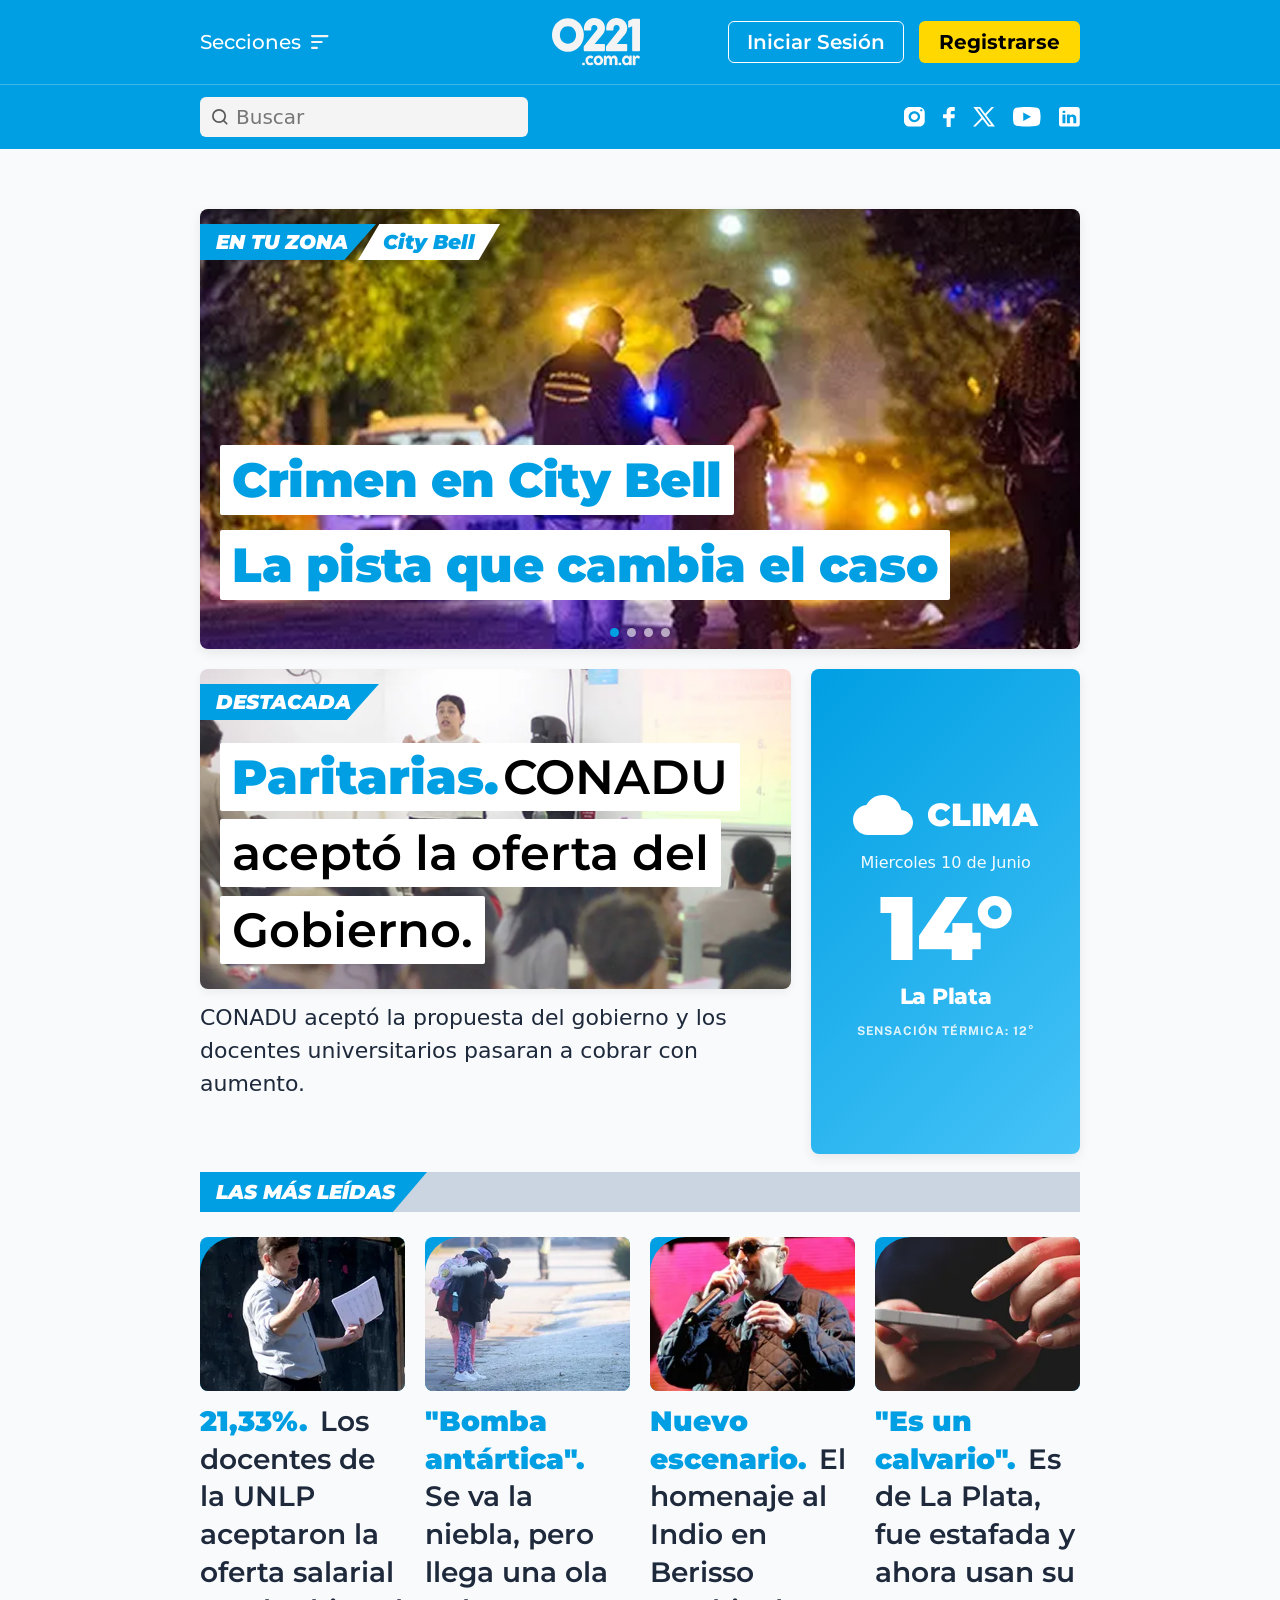
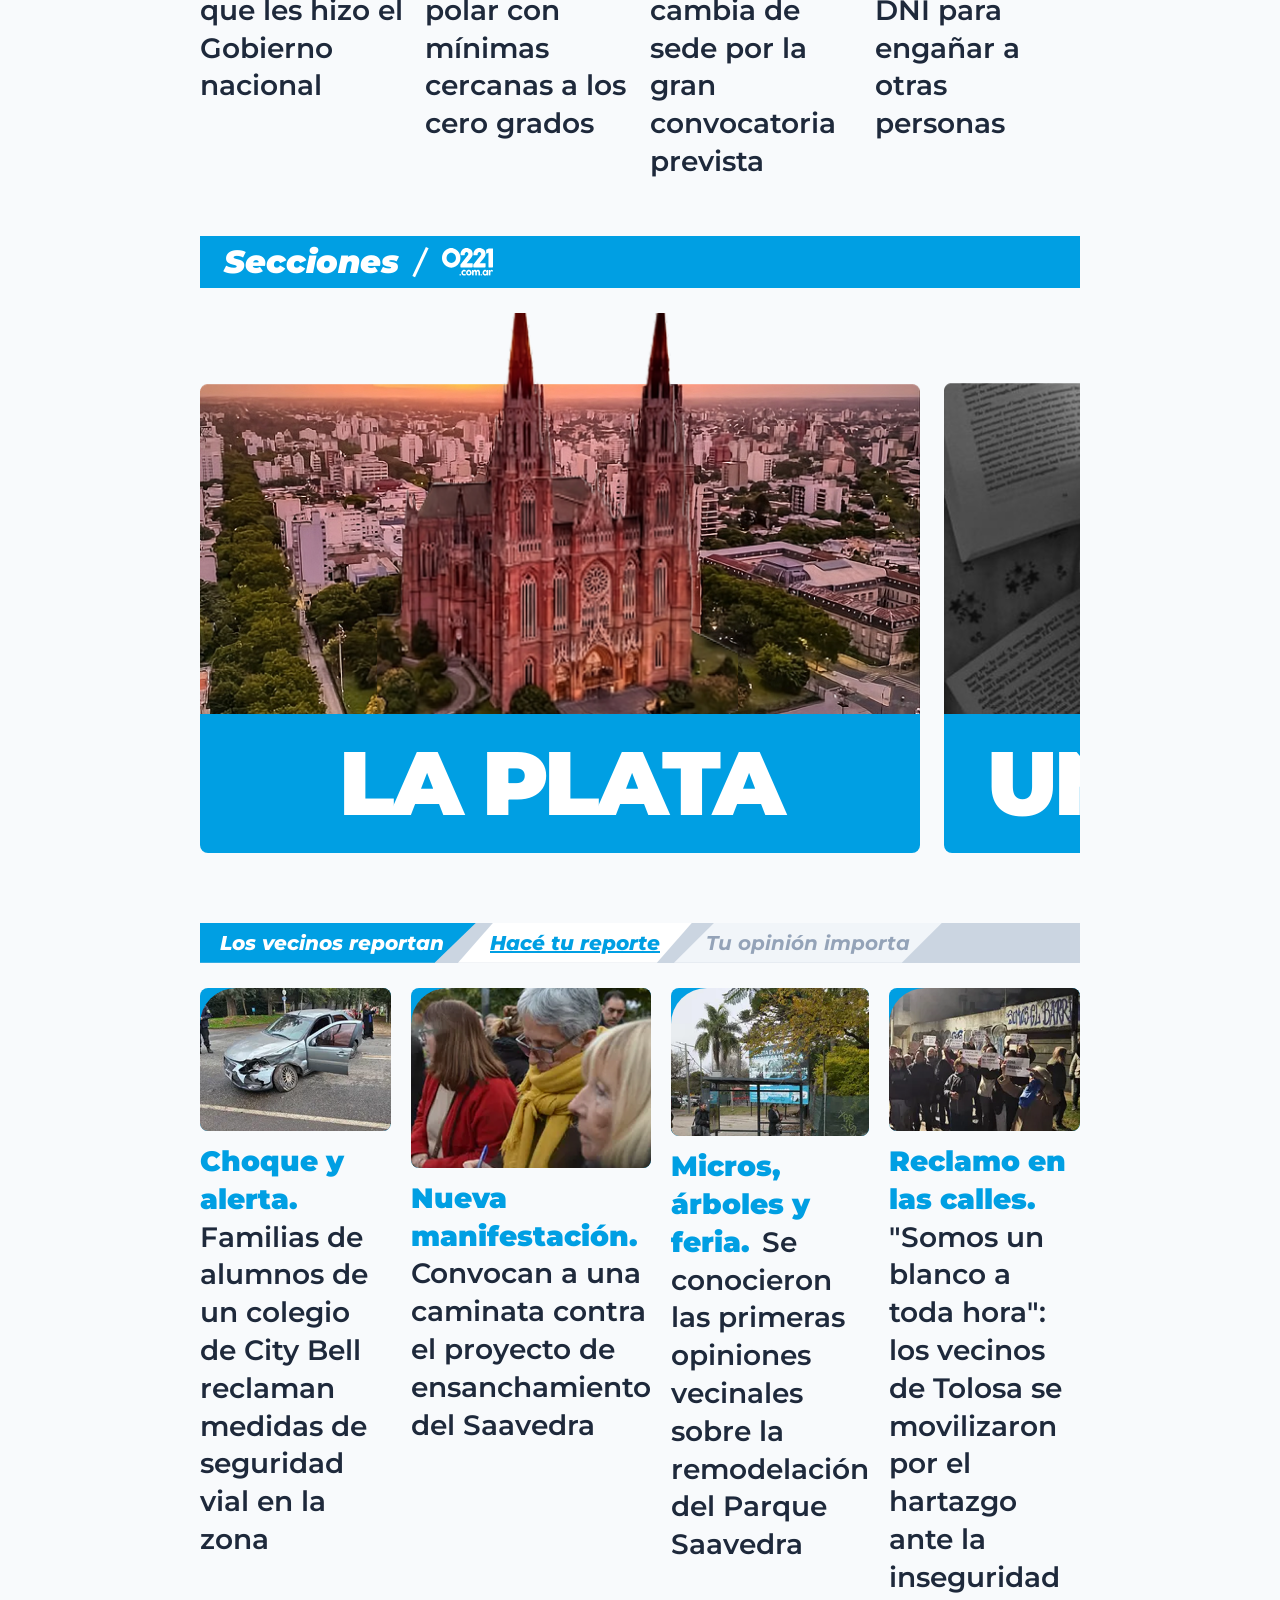
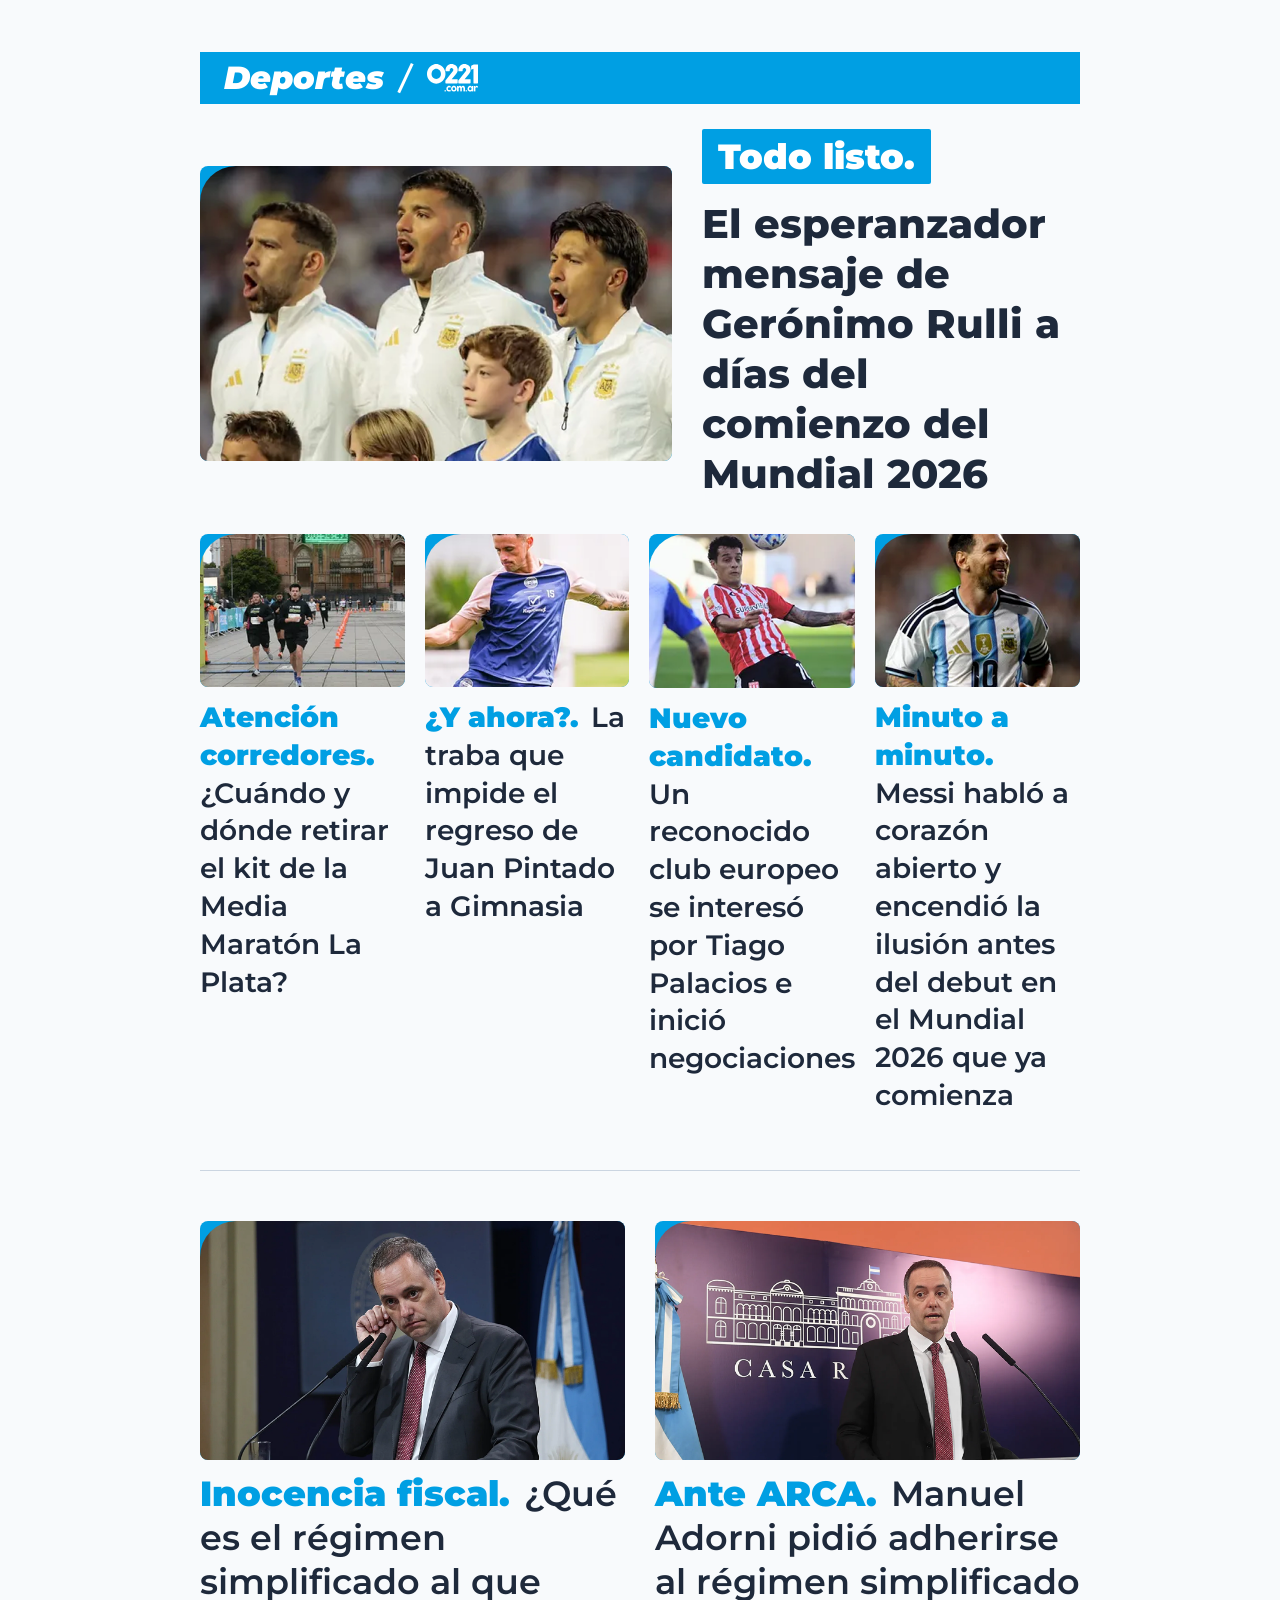
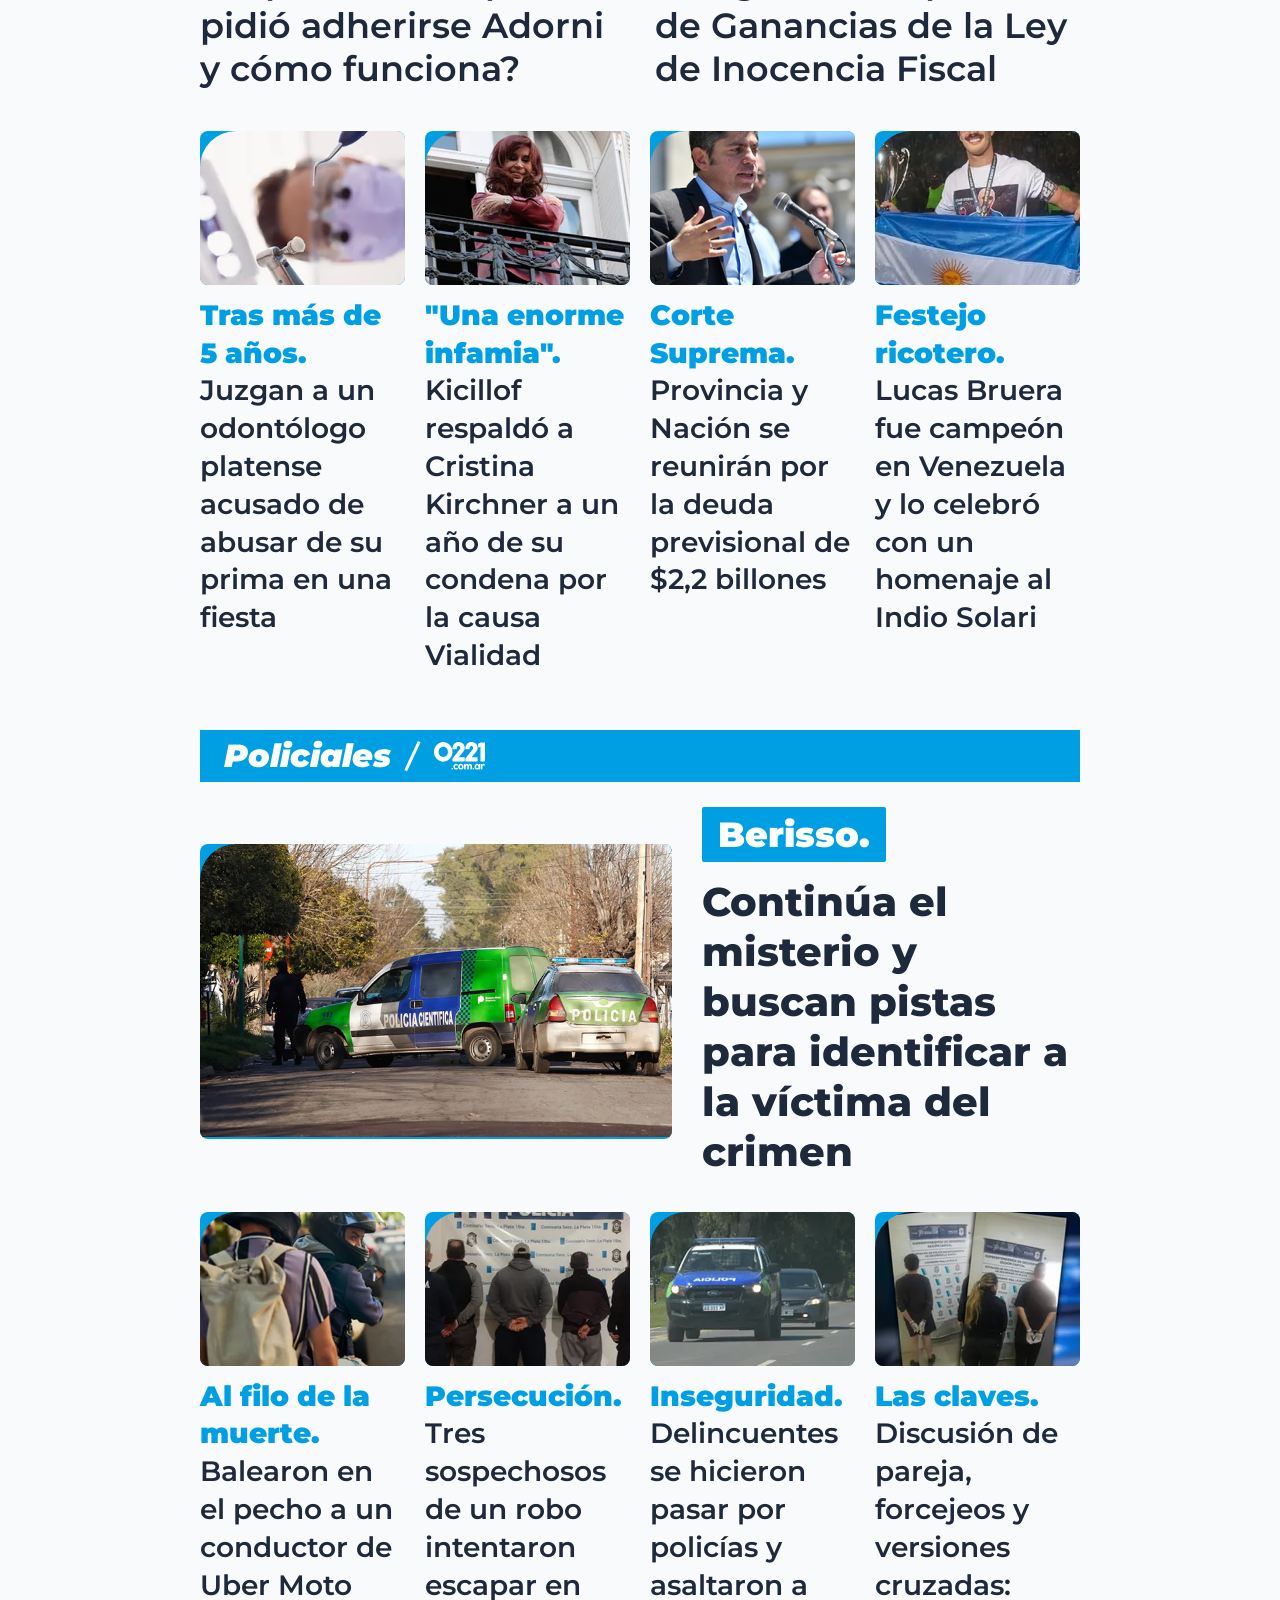
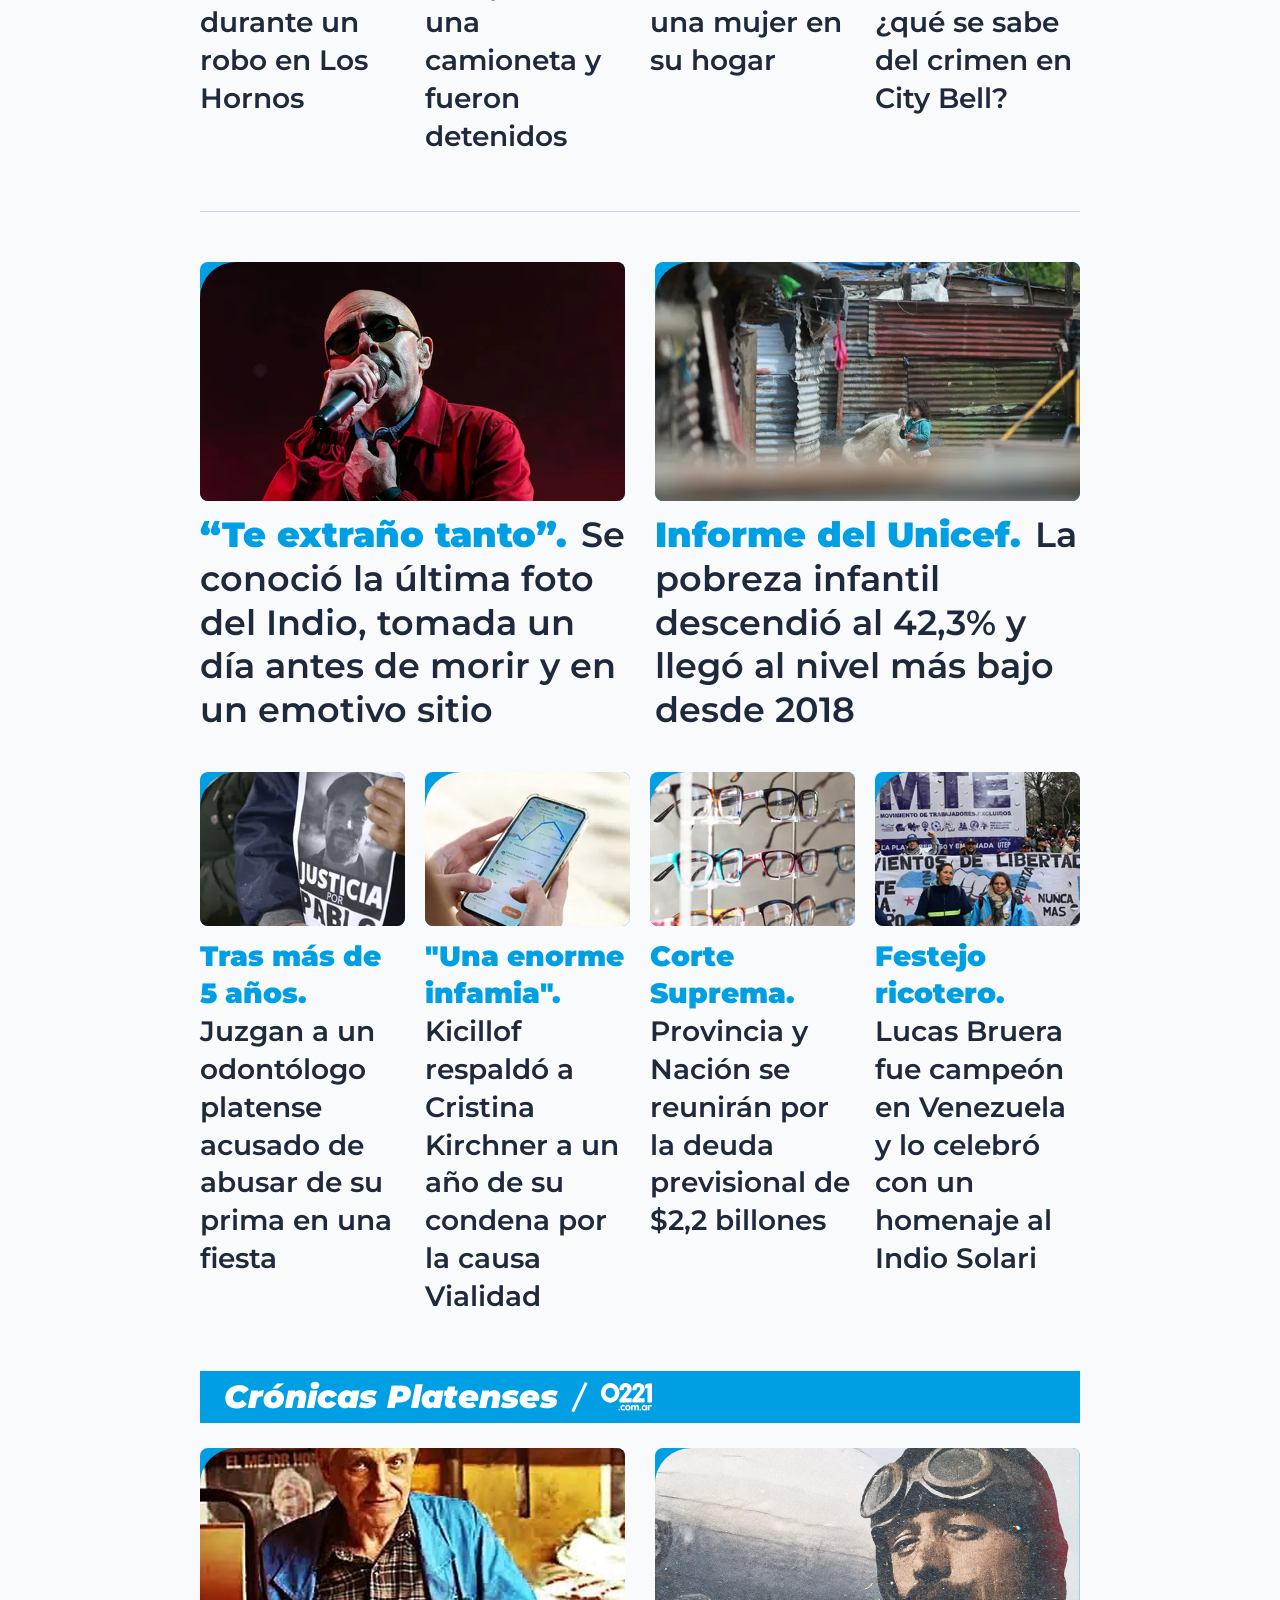
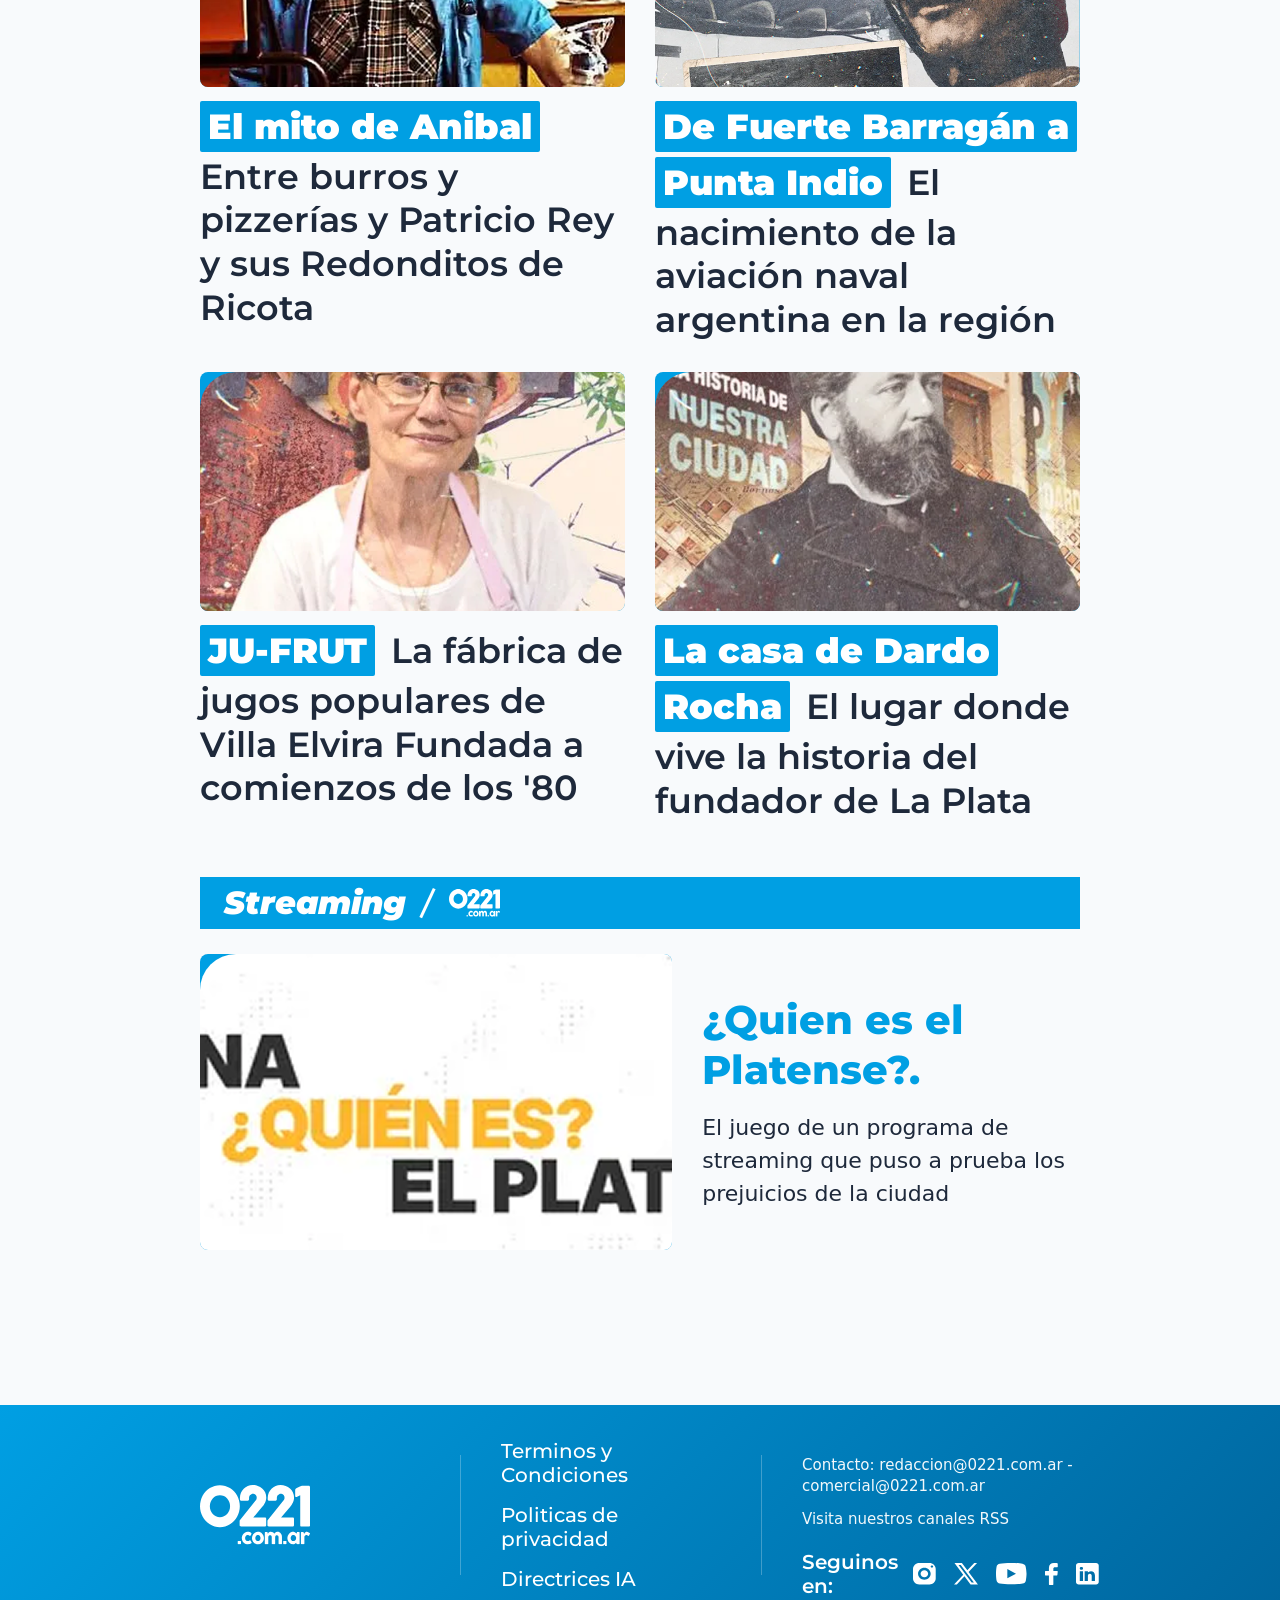
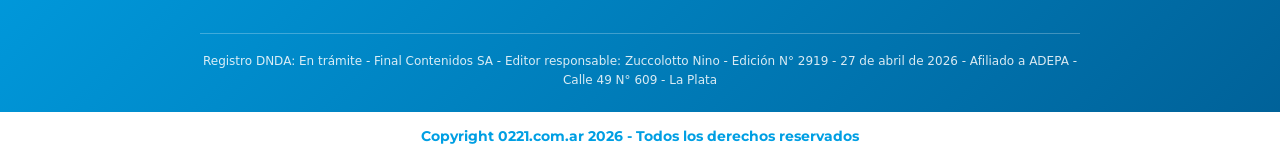
==== commit dacb0b0f: "Add files via upload" ====
--- a/index.html
+++ b/index.html
@@ -362,14 +362,16 @@
 
                 <!-- Tarjeta 3 -->
                 <article class="vecinos-card">
-                    <div class="card-image-container">
-                        <img src="images/LosVecinosReportan3.png" alt="Noticia 3">
-                    </div>
-                    <h4 class="card-title">
-                        <span class="title-highlight">Micros, árboles y feria.</span>
-                        <span class="title-text">Se conocieron las primeras opiniones vecinales sobre la remodelación
-                            del Parque Saavedra</span>
-                    </h4>
+                    <a href="noticia3.html" class="vecinos-card-link">
+                        <div class="card-image-container">
+                            <img src="images/LosVecinosReportan3.png" alt="Noticia 3">
+                        </div>
+                        <h4 class="card-title">
+                            <span class="title-highlight">Micros, árboles y feria.</span>
+                            <span class="title-text">Se conocieron las primeras opiniones vecinales sobre la remodelación
+                                del Parque Saavedra</span>
+                        </h4>
+                    </a>
                 </article>
 
                 <!-- Tarjeta 4 -->
--- a/style.css
+++ b/style.css
@@ -837,16 +837,16 @@
 }
 
 .weather-widget {
-  --weather-label-fs: 38px;
-  --weather-date-fs: 18px;
-  --weather-temp-fs: 110px;
-  --weather-loc-fs: 26px;
-  --weather-feel-fs: 13px;
-  --weather-cloud-w: 76px;
+  --weather-label-fs: 32px;
+  --weather-date-fs: 16px;
+  --weather-temp-fs: 90px;
+  --weather-loc-fs: 22px;
+  --weather-feel-fs: 12px;
+  --weather-cloud-w: 60px;
 
   background: linear-gradient(135deg, #009fe3 0%, #46c3f7 100%);
   border-radius: 8px;
-  padding: 24px;
+  padding: 16px;
   color: white;
   text-align: center;
   display: flex;
@@ -894,8 +894,8 @@
   font-family: var(--font-body);
   font-size: var(--weather-date-fs);
   opacity: 0.95;
-  margin-top: 8px;
-  margin-bottom: 24px;
+  margin-top: 4px;
+  margin-bottom: 14px;
 }
 
 .weather-temp {
@@ -903,7 +903,7 @@
   font-weight: 900;
   font-size: var(--weather-temp-fs);
   line-height: 0.95;
-  margin-bottom: 20px;
+  margin-bottom: 12px;
   letter-spacing: -0.02em;
 }
 
@@ -911,7 +911,7 @@
   font-family: var(--font-headings);
   font-weight: 800;
   font-size: var(--weather-loc-fs);
-  margin-bottom: 24px;
+  margin-bottom: 14px;
   letter-spacing: -0.01em;
 }
 
@@ -940,7 +940,7 @@
 .mas-leidas-header {
   display: flex;
   align-items: center;
-  border-bottom: 4px solid #e2e8f0;
+  background-color: #cbd5e1;
   margin-bottom: 25px;
 }
 
@@ -954,8 +954,6 @@
   margin: 0;
   padding: 8px 32px 8px 16px;
   clip-path: polygon(0 0, 100% 0, 85% 100%, 0 100%);
-  margin-bottom: -4px;
-  /* Solapa con la línea gris inferior */
   text-transform: uppercase;
 }
 
@@ -1050,7 +1048,7 @@
 .vecinos-header {
   display: flex;
   align-items: center;
-  border-bottom: 4px solid #cbd5e1;
+  background-color: #cbd5e1;
   margin-bottom: 25px;
   position: relative;
 }
@@ -1064,7 +1062,6 @@
   font-size: var(--fs-link);
   padding: 8px 32px 8px 20px;
   clip-path: polygon(0 0, 100% 0, 85% 100%, 0 100%);
-  margin-bottom: -4px;
   z-index: 3;
 }
 
@@ -1079,7 +1076,6 @@
   margin-left: -18px;
   clip-path: polygon(15% 0, 100% 0, 85% 100%, 0 100%);
   text-decoration: underline;
-  margin-bottom: -4px;
   z-index: 2;
   transition: opacity 0.2s ease;
 }
@@ -1098,7 +1094,6 @@
   padding: 8px 32px 8px 32px;
   margin-left: -18px;
   clip-path: polygon(15% 0, 100% 0, 85% 100%, 0 100%);
-  margin-bottom: -4px;
   z-index: 1;
 }
 
@@ -1130,7 +1125,7 @@
 .ringuelet-header,
 .tolosa-header,
 .secciones-header {
-  background: linear-gradient(to right, #009fe3 0%, #46c3f7 70%, #ffffff 100%);
+  background-color: #009fe3;
   display: flex;
   align-items: center;
   padding: 10px 24px;
@@ -1138,6 +1133,7 @@
   margin-bottom: 25px;
   gap: 20px;
   box-sizing: border-box;
+  clip-path: none;
 }
 
 .deportes-title-text,
@@ -1784,10 +1780,13 @@
   .ringuelet-header,
   .tolosa-header,
   .secciones-header {
+    background-color: #009fe3;
     padding: 8px 16px;
     height: 44px;
     gap: 12px;
     margin-bottom: 15px;
+    border-bottom: none;
+    clip-path: none;
   }
 
   .deportes-title-text,
@@ -1801,6 +1800,11 @@
   .tolosa-title-text,
   .secciones-title-text {
     font-size: 24px;
+    background: transparent;
+    padding: 0;
+    margin-bottom: 0;
+    clip-path: none;
+    color: white;
   }
 
   .deportes-separator,
@@ -1986,6 +1990,7 @@
   .streaming-hero-title {
     display: -webkit-box;
     -webkit-line-clamp: 3;
+    line-clamp: 3;
     -webkit-box-orient: vertical;
     overflow: hidden;
     text-overflow: ellipsis;
@@ -2275,17 +2280,31 @@
   margin-bottom: 0;
 }
 
-/* Grilla La Plata (2x2) */
-.laplata-grid {
-  display: grid;
-  grid-template-columns: 1fr 1fr;
-  gap: 30px;
+/* Carrusel La Plata (Horizontal) */
+.laplata-grid-carousel {
+  grid-column: 1 / span 2;
+  display: flex;
+  flex-wrap: nowrap;
+  overflow-x: auto;
+  scroll-snap-type: x mandatory;
+  gap: 60px;
   margin-top: 35px;
+  scroll-behavior: smooth;
+  -webkit-overflow-scrolling: touch;
+  scrollbar-width: none; /* Firefox */
+  margin-right: calc(-1 * var(--page-padding));
+  padding-right: var(--page-padding);
+}
+
+.laplata-grid-carousel::-webkit-scrollbar {
+  display: none; /* Chrome, Safari, Opera */
 }
 
 .laplata-card {
   display: flex;
   flex-direction: column;
+  flex: 0 0 calc(38.333% - 123px); /* Agrandadas un 15% horizontal y verticalmente */
+  scroll-snap-align: start;
 }
 
 .laplata-card:hover .card-image-container img {
@@ -2407,6 +2426,18 @@
     gap: 30px;
   }
 
+  .laplata-main {
+    order: 1;
+  }
+
+  .laplata-grid-carousel {
+    order: 2;
+  }
+
+  .laplata-sidebar {
+    order: 3;
+  }
+
   .laplata-hero-image-container img {
     border-top-left-radius: 20px;
   }
@@ -2429,7 +2460,7 @@
     /* Coincide con la esquina redondeada de la imagen en móvil */
   }
 
-  .laplata-grid {
+  .laplata-grid-carousel {
     display: flex;
     flex-wrap: nowrap;
     overflow-x: auto;
@@ -2448,7 +2479,7 @@
     margin-top: 20px;
   }
 
-  .laplata-grid::-webkit-scrollbar {
+  .laplata-grid-carousel::-webkit-scrollbar {
     display: none;
     /* Chrome, Safari, Opera */
   }
@@ -2459,6 +2490,7 @@
   }
 
   .laplata-sidebar {
+    order: 3;
     padding: 15px;
   }
 
@@ -2515,6 +2547,15 @@
   color: inherit;
 }
 
+.vecinos-card-link {
+  display: flex;
+  flex-direction: column;
+  height: 100%;
+  width: 100%;
+  text-decoration: none;
+  color: inherit;
+}
+
 .seccion-image-container {
   aspect-ratio: 16 / 9;
   overflow: hidden;
@@ -2818,7 +2859,7 @@
 }
 
 .lpr-report-header {
-  background: linear-gradient(to right, #009fe3 0%, #46c3f7 70%, #ffffff 100%);
+  background-color: #009fe3;
   display: flex;
   align-items: center;
   padding: 10px 24px;
@@ -2826,6 +2867,7 @@
   margin-bottom: 35px;
   gap: 20px;
   box-sizing: border-box;
+  clip-path: none;
 }
 
 .lpr-report-title-text {
@@ -2987,10 +3029,12 @@
   }
 
   .lpr-report-header {
+    background-color: #009fe3;
     padding: 8px 16px;
     height: 48px;
     margin-bottom: 25px;
     gap: 12px;
+    clip-path: none;
   }
 
   .lpr-report-title-text {
@@ -3595,6 +3639,7 @@
   .lpr-btn-secondary {
     width: 100%;
     min-width: auto;
+    box-sizing: border-box;
   }
 }
 
@@ -3618,6 +3663,34 @@
   margin-bottom: 5px;
 }
 
+.noticia-meta-row {
+  display: flex;
+  justify-content: space-between;
+  align-items: center;
+  flex-wrap: wrap;
+  gap: 12px;
+  width: 100%;
+}
+
+.noticia-impulsada {
+  font-family: var(--font-body);
+  font-size: 16px;
+  color: #475569;
+}
+
+.noticia-impulsada a {
+  color: #009fe3;
+  text-decoration: underline;
+  font-weight: 700;
+  font-family: var(--font-headings);
+  font-size: 16px;
+  transition: opacity 0.2s ease;
+}
+
+.noticia-impulsada a:hover {
+  opacity: 0.85;
+}
+
 .noticia-breadcrumbs {
   font-family: var(--font-body);
   font-size: 16px;
@@ -3722,6 +3795,8 @@
   color: #009fe3;
   text-decoration: none;
   font-weight: 700;
+  font-size: inherit;
+  font-family: inherit;
   transition: opacity 0.2s ease;
 }
 
@@ -3734,6 +3809,7 @@
 .noticia-full-image-wrap {
   position: relative;
   width: 100%;
+  max-width: 68.75%;
   aspect-ratio: 16 / 9;
   border-radius: 8px;
   overflow: hidden;
@@ -3819,6 +3895,149 @@
   -webkit-box-decoration-break: clone;
 }
 
+.noticia-image-badge span.badge-source {
+  background-color: white;
+  color: #009fe3;
+  display: inline-block;
+  margin-top: 8px;
+}
+
+.noticia-address-list {
+  display: flex;
+  flex-direction: column;
+  gap: 12px;
+  align-items: flex-start;
+}
+
+/* Temas, Relacionadas y Comentarios al final de la noticia */
+.noticia-footer-section {
+  margin-top: 40px;
+  margin-bottom: 60px;
+  display: flex;
+  flex-direction: column;
+  gap: 35px;
+}
+
+.noticia-footer-divider {
+  border: none;
+  height: 1px;
+  background-color: #cbd5e1;
+  margin: 15px 0;
+  width: 100%;
+}
+
+.noticia-temas-list {
+  font-family: var(--font-body);
+  font-size: 18px;
+  color: #0f172a;
+  margin: 0;
+  display: flex;
+  align-items: center;
+  flex-wrap: wrap;
+  gap: 20px;
+}
+
+.noticia-temas-list strong {
+  font-family: var(--font-headings);
+  font-weight: 700;
+  margin-right: 5px;
+}
+
+.noticia-tag {
+  color: #1e293b;
+  text-decoration: none;
+  font-weight: 500;
+  transition: color 0.2s ease;
+}
+
+.noticia-tag:hover {
+  color: #009fe3;
+}
+
+.noticia-relacionadas-title {
+  display: inline-flex;
+  align-items: center;
+  gap: 12px;
+  font-family: var(--font-headings);
+  font-weight: 800;
+  font-size: 24px;
+  color: #0f172a;
+  margin: 0 0 20px 0;
+}
+
+.relacionadas-arrow-icon {
+  width: 24px;
+  height: 24px;
+  flex-shrink: 0;
+}
+
+.noticia-relacionadas-list {
+  list-style: none;
+  padding: 0;
+  margin: 0;
+  display: flex;
+  flex-direction: column;
+  gap: 20px;
+}
+
+.relacionada-link {
+  text-decoration: none;
+  font-family: var(--font-body);
+  font-size: 18px;
+  line-height: 1.5;
+  color: #0f172a;
+  display: block;
+}
+
+.relacionada-link-highlight {
+  color: #009fe3;
+  font-family: var(--font-headings);
+  font-weight: 700;
+  margin-right: 4px;
+}
+
+.relacionada-link-text {
+  font-weight: 500;
+}
+
+.relacionada-link:hover .relacionada-link-text {
+  text-decoration: underline;
+}
+
+.noticia-comentarios-title {
+  font-family: var(--font-headings);
+  font-weight: 800;
+  font-size: 32px;
+  color: #0f172a;
+  margin: 0 0 20px 0;
+}
+
+.noticia-comentario-input-wrapper {
+  width: 100%;
+  max-width: 480px;
+}
+
+.noticia-comentario-input {
+  width: 100%;
+  height: 48px;
+  padding: 12px;
+  border: 1px solid #cbd5e1;
+  border-radius: 6px;
+  background-color: #f8fafc;
+  font-family: var(--font-body);
+  font-size: 16px;
+  color: #0f172a;
+  outline: none;
+  box-sizing: border-box;
+  transition: border-color 0.2s ease, box-shadow 0.2s ease, background-color 0.2s ease;
+}
+
+.noticia-comentario-input:focus {
+  background-color: #ffffff;
+  border-color: #009fe3;
+  box-shadow: 0 0 0 4px rgba(0, 159, 227, 0.15);
+}
+
 /* Responsividad para páginas de noticias */
 @media (max-width: 767px) {
   .noticia-container {
@@ -3857,6 +4076,7 @@
   .noticia-full-image-wrap {
     margin-top: 30px;
     margin-bottom: 30px;
+    max-width: 100%;
     /* Aspect-ratio en móviles se conserva o escala */
   }
 
@@ -3873,4 +4093,43 @@
   .noticia-section-title {
     font-size: var(--fs-h2);
   }
+
+  .noticia-h4-text {
+    font-size: var(--fs-p);
+  }
+
+  /* Overrides para Temas, Relacionadas y Comentarios en móvil */
+  .noticia-footer-section {
+    margin-top: 30px;
+    margin-bottom: 40px;
+    gap: 25px;
+  }
+
+  .noticia-temas-list {
+    font-size: 16px;
+    gap: 10px;
+  }
+
+  .noticia-relacionadas-title {
+    font-size: 20px;
+    gap: 8px;
+  }
+
+  .relacionadas-arrow-icon {
+    width: 20px;
+    height: 20px;
+  }
+
+  .relacionada-link {
+    font-size: 16px;
+    line-height: 1.4;
+  }
+
+  .noticia-comentarios-title {
+    font-size: 24px;
+  }
+
+  .noticia-comentario-input-wrapper {
+    max-width: 100%;
+  }
 }
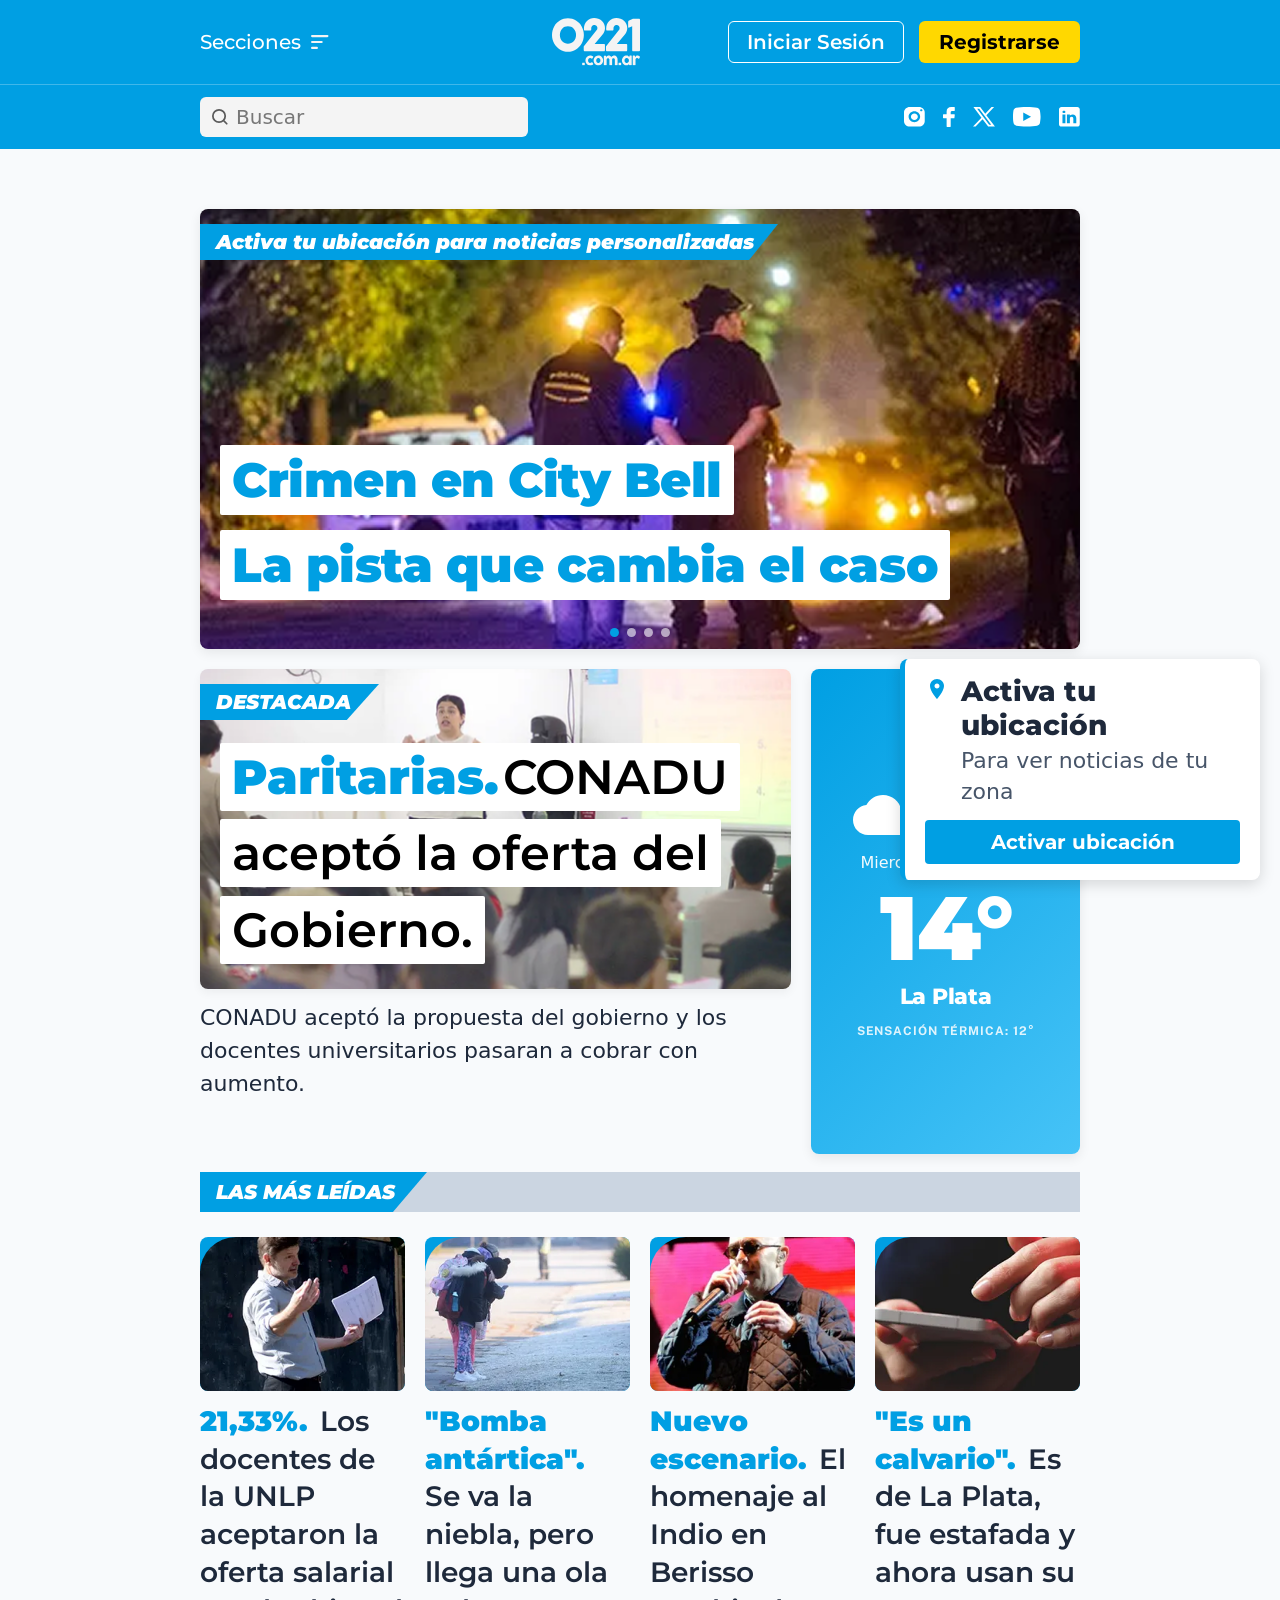
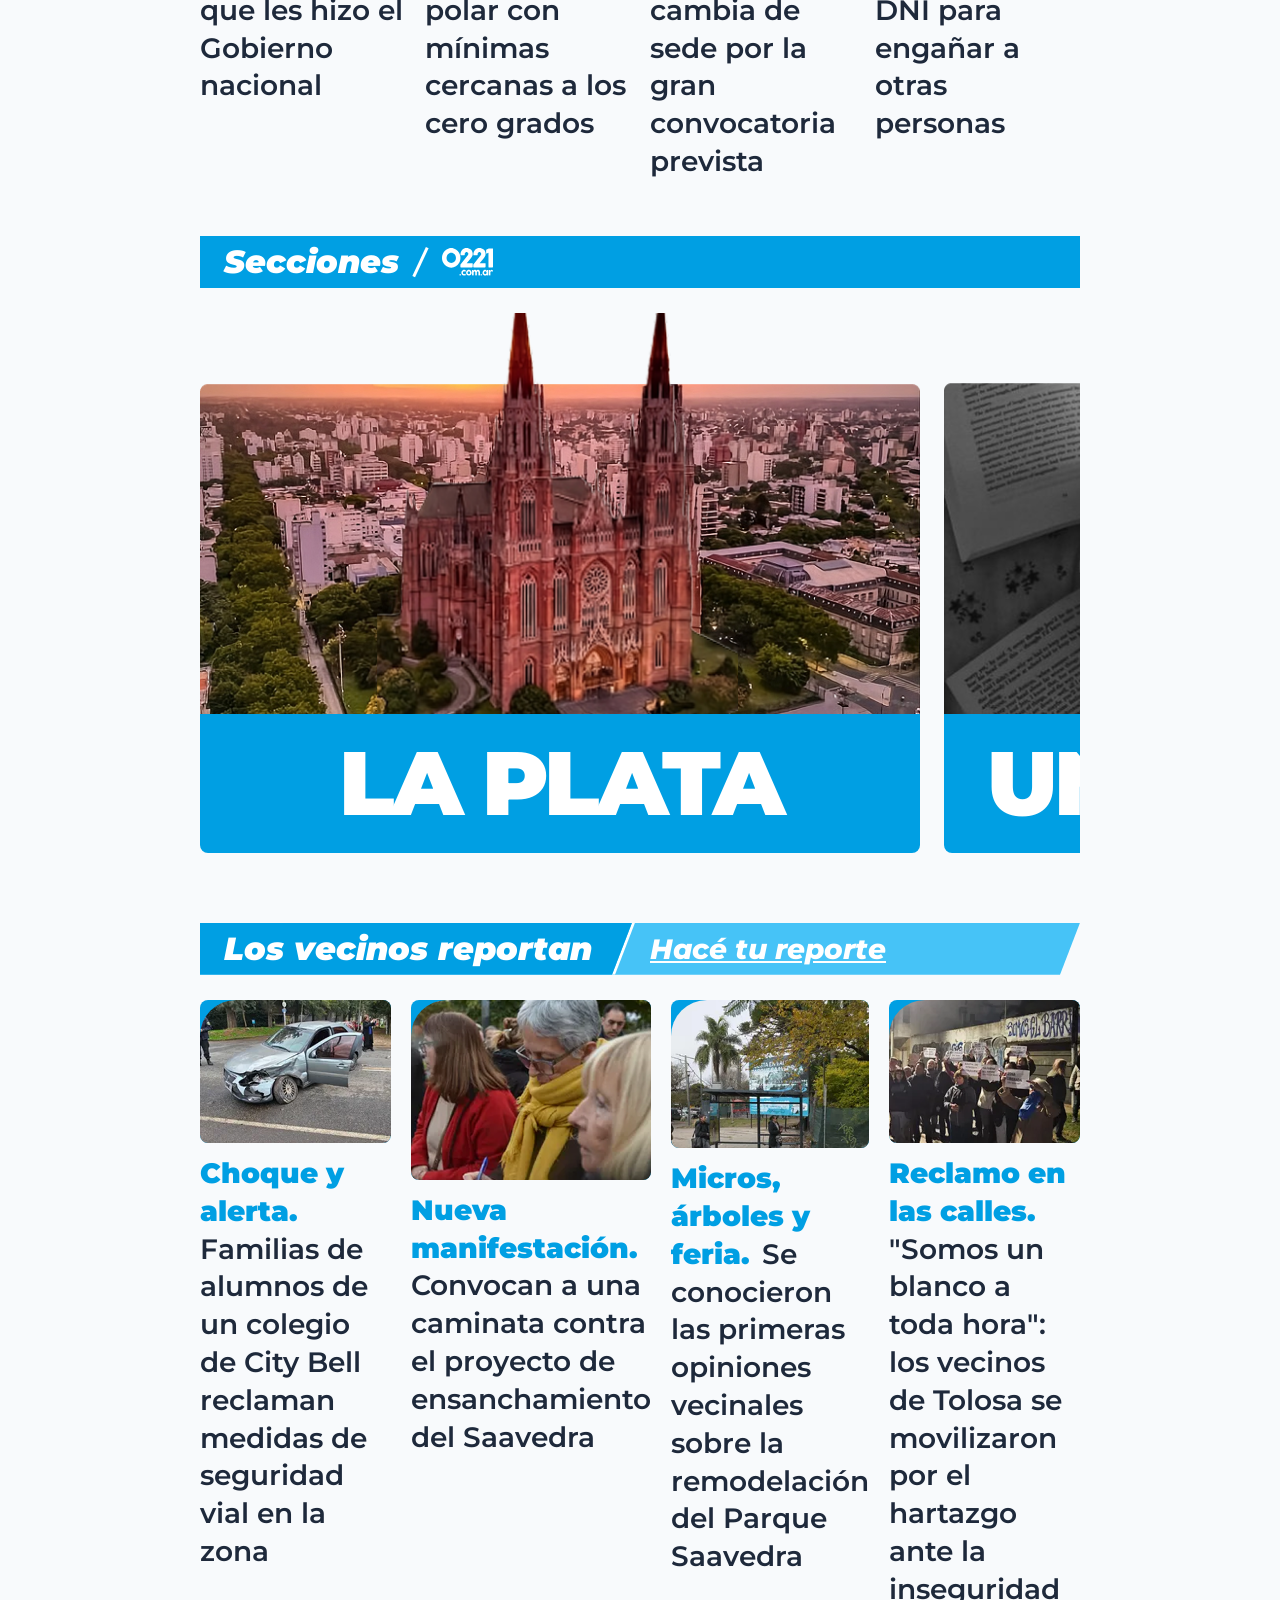
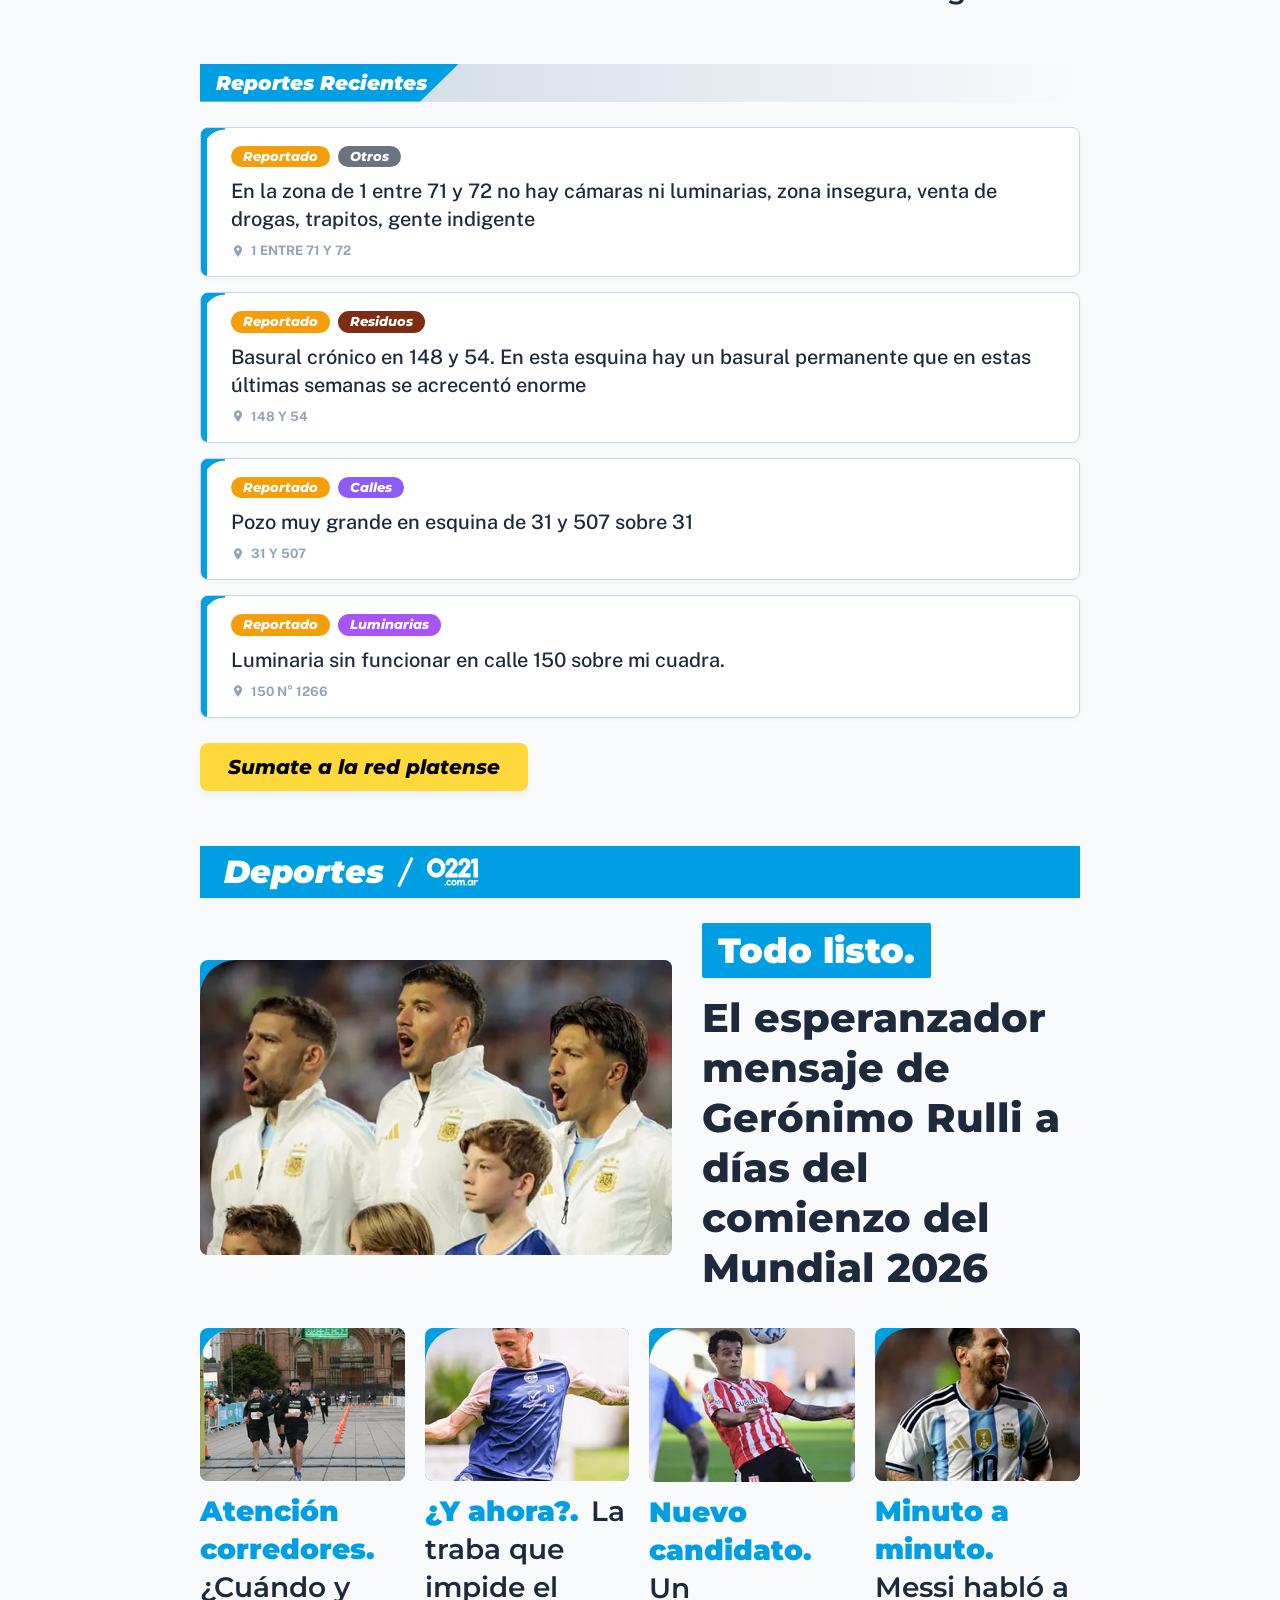
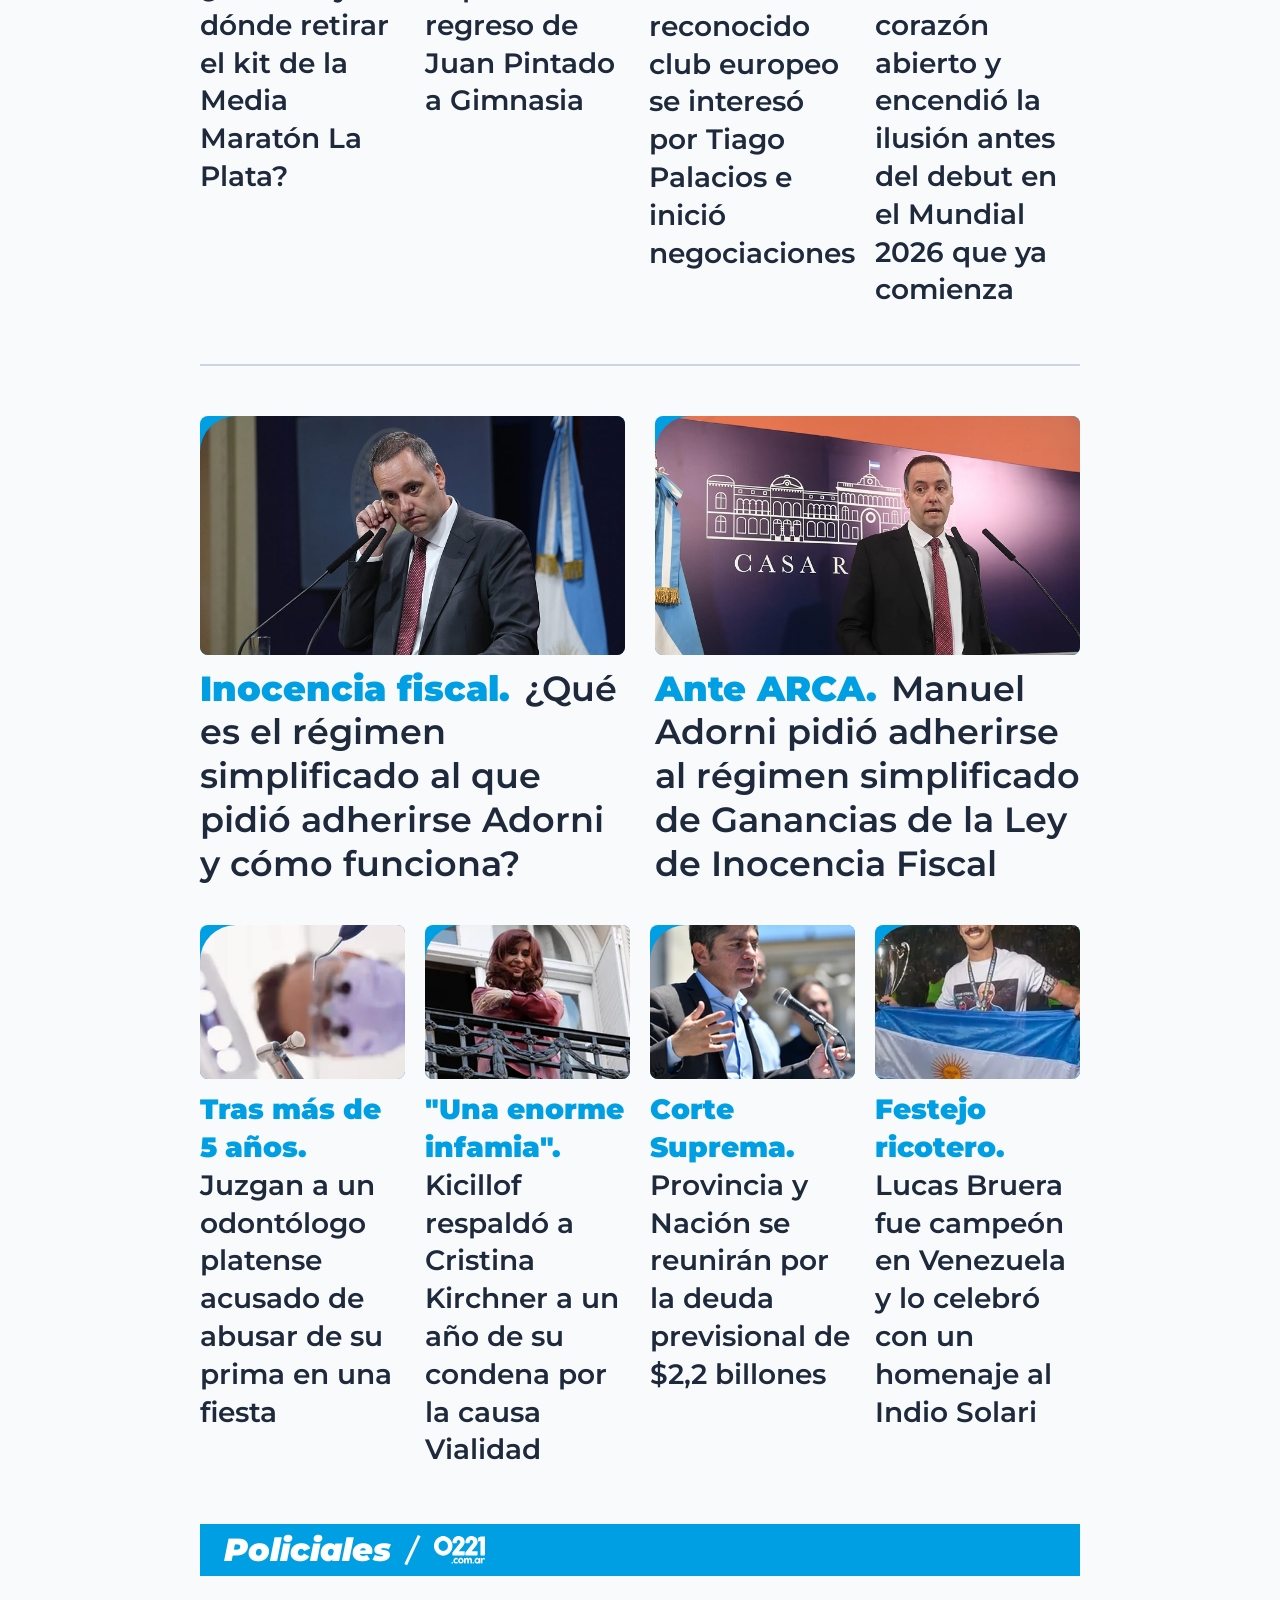
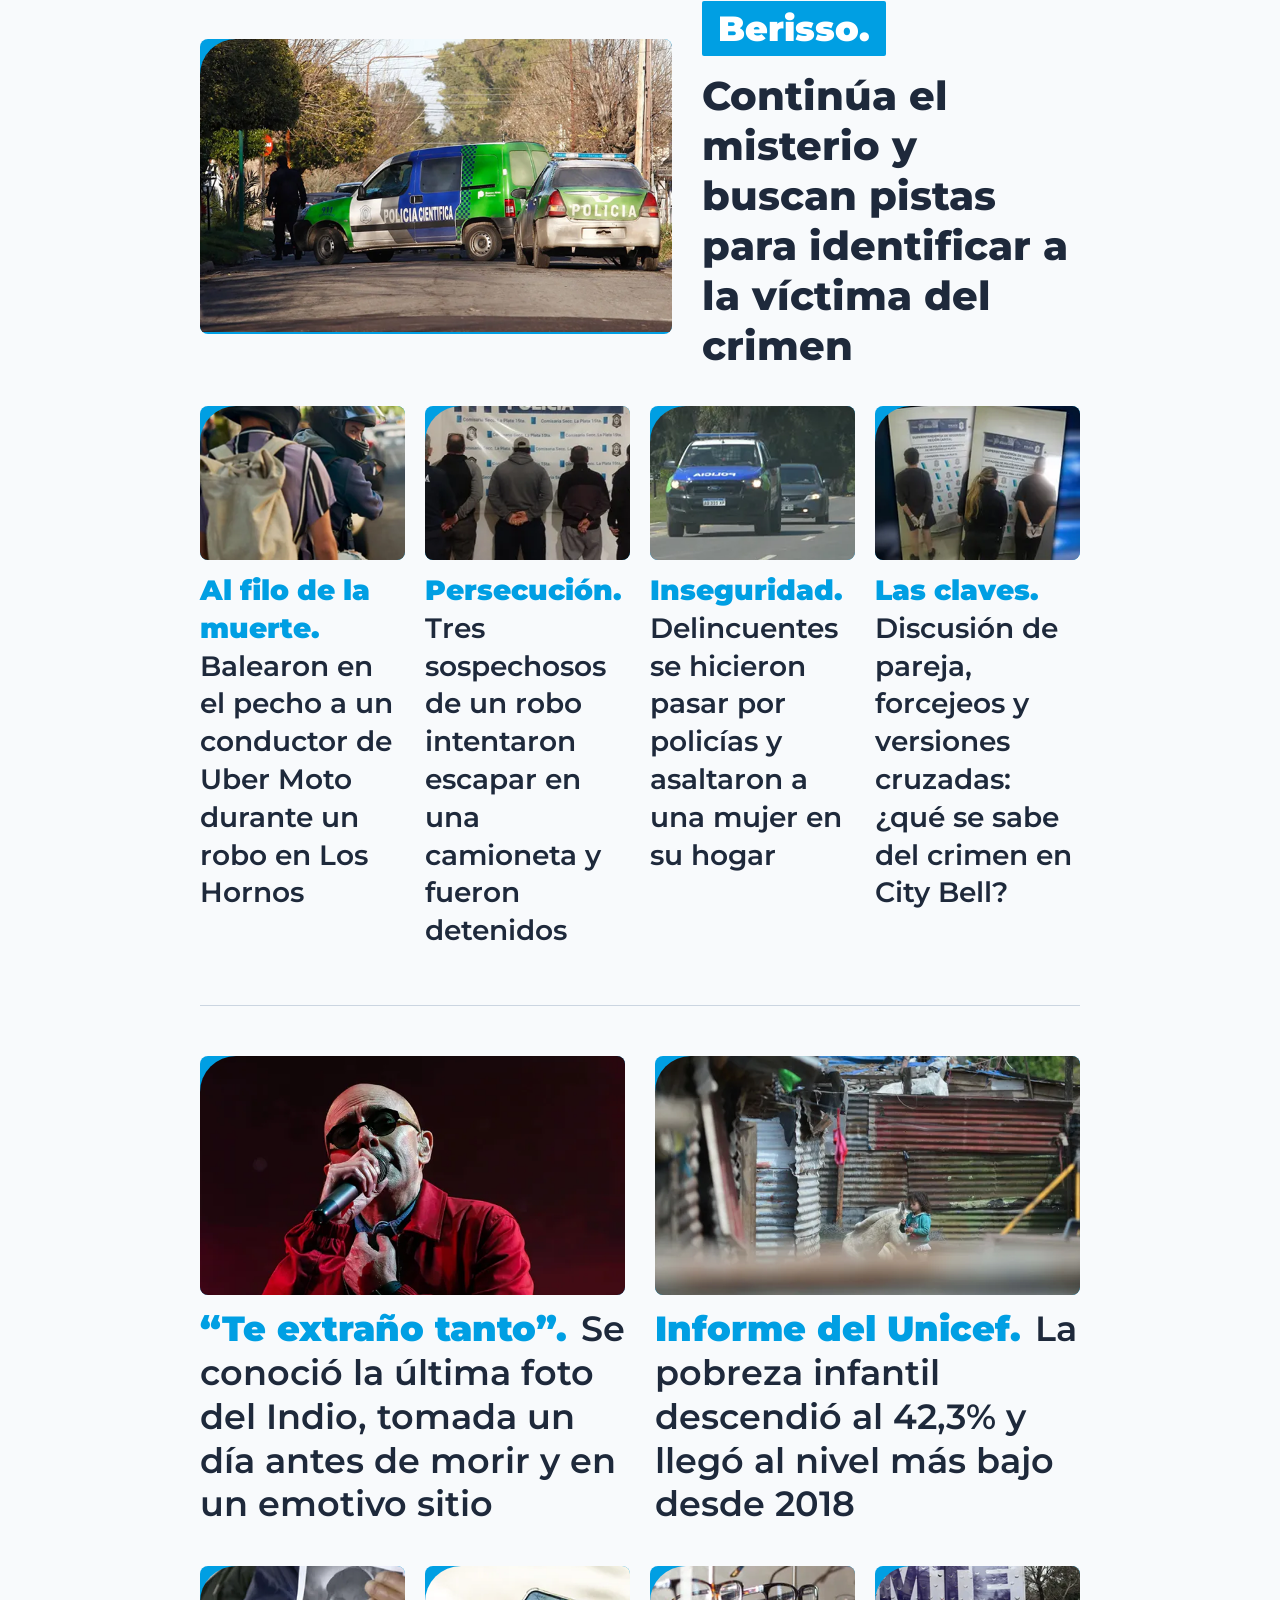
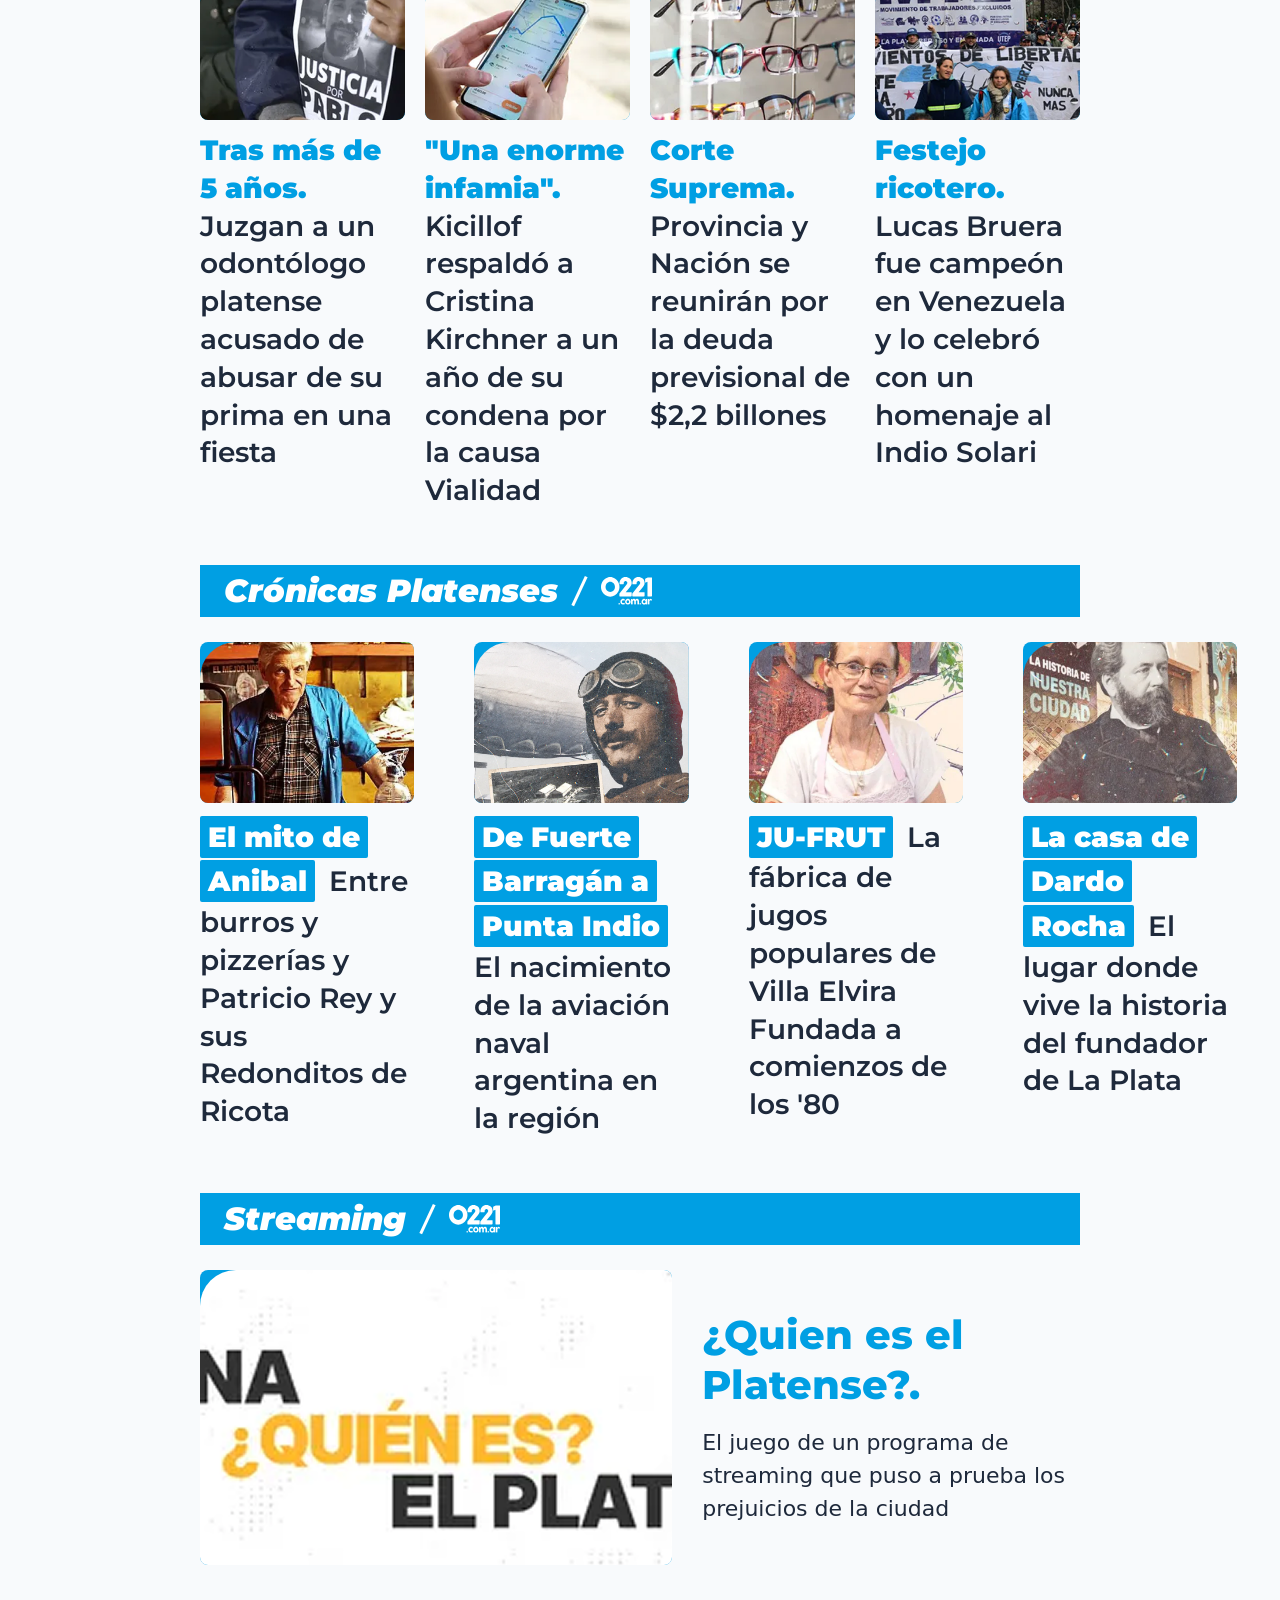
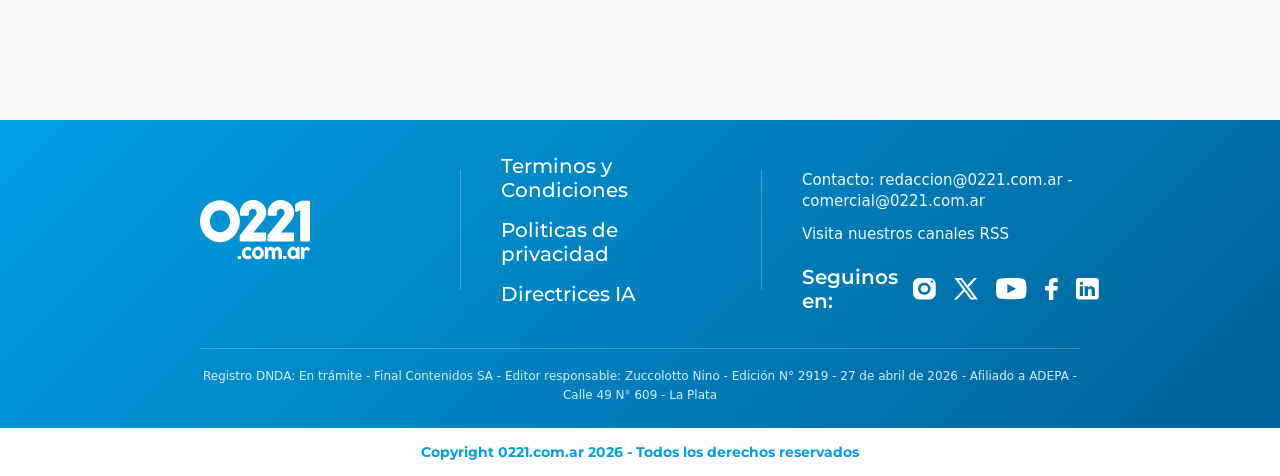
==== commit 261f9a4e: "Add files via upload" ====
--- a/index.html
+++ b/index.html
@@ -123,9 +123,9 @@
         <section class="news-section">
 
             <div class="hero-card" id="heroCard">
-                <div class="badge-container">
-                    <div class="badge-zone">EN TU ZONA</div>
-                    <div class="badge-location">City Bell</div>
+                <div class="badge-container no-location">
+                    <div class="badge-zone location-disabled">Activa tu ubicación para noticias personalizadas</div>
+                    <div class="badge-location" style="display: none;"></div>
                 </div>
 
                 <div class="hero-title-container">
@@ -330,9 +330,8 @@
         <section class="vecinos-section">
             <div class="vecinos-header">
                 <div class="vecinos-title-badge">Los vecinos reportan</div>
+                <div class="vecinos-divider"></div>
                 <a href="laplatareporta.html" class="vecinos-link-badge">Hacé tu reporte</a>
-                <span class="vecinos-text-badge">Tu opinión importa</span>
-                <div class="vecinos-header-line"></div>
             </div>
 
             <div class="vecinos-carousel">
@@ -368,7 +367,8 @@
                         </div>
                         <h4 class="card-title">
                             <span class="title-highlight">Micros, árboles y feria.</span>
-                            <span class="title-text">Se conocieron las primeras opiniones vecinales sobre la remodelación
+                            <span class="title-text">Se conocieron las primeras opiniones vecinales sobre la
+                                remodelación
                                 del Parque Saavedra</span>
                         </h4>
                     </a>
@@ -385,6 +385,79 @@
                             el hartazgo ante la inseguridad</span>
                     </h4>
                 </article>
+            </div>
+        </section>
+
+        <!-- Sección Reportes Recientes -->
+        <section class="reportes-recientes-section">
+            <div class="reportes-recientes-header">
+                <h2 class="reportes-recientes-title">Reportes Recientes</h2>
+            </div>
+
+            <div class="reportes-container">
+                <!-- Tarjeta 1 -->
+                <article class="reporte-card">
+                    <div class="reporte-tags">
+                        <span class="tag-reportado">Reportado</span>
+                        <span class="tag-categoria tag-otros">Otros</span>
+                    </div>
+                    <p class="reporte-text">En la zona de 1 entre 71 y 72 no hay cámaras ni luminarias, zona insegura, venta de drogas, trapitos, gente indigente</p>
+                    <div class="reporte-location">
+                        <svg class="location-icon" viewBox="0 0 24 24" fill="none" xmlns="http://www.w3.org/2000/svg">
+                            <path d="M12 2C8.13 2 5 5.13 5 9C5 14.25 12 22 12 22C12 22 19 14.25 19 9C19 5.13 15.87 2 12 2ZM12 11.5C10.62 11.5 9.5 10.38 9.5 9C9.5 7.62 10.62 6.5 12 6.5C13.38 6.5 14.5 7.62 14.5 9C14.5 10.38 13.38 11.5 12 11.5Z" fill="#94A3B8" />
+                        </svg>
+                        <span class="location-text">1 ENTRE 71 Y 72</span>
+                    </div>
+                </article>
+
+                <!-- Tarjeta 2 -->
+                <article class="reporte-card">
+                    <div class="reporte-tags">
+                        <span class="tag-reportado">Reportado</span>
+                        <span class="tag-categoria tag-residuos">Residuos</span>
+                    </div>
+                    <p class="reporte-text">Basural crónico en 148 y 54. En esta esquina hay un basural permanente que en estas últimas semanas se acrecentó enorme</p>
+                    <div class="reporte-location">
+                        <svg class="location-icon" viewBox="0 0 24 24" fill="none" xmlns="http://www.w3.org/2000/svg">
+                            <path d="M12 2C8.13 2 5 5.13 5 9C5 14.25 12 22 12 22C12 22 19 14.25 19 9C19 5.13 15.87 2 12 2ZM12 11.5C10.62 11.5 9.5 10.38 9.5 9C9.5 7.62 10.62 6.5 12 6.5C13.38 6.5 14.5 7.62 14.5 9C14.5 10.38 13.38 11.5 12 11.5Z" fill="#94A3B8" />
+                        </svg>
+                        <span class="location-text">148 y 54</span>
+                    </div>
+                </article>
+
+                <!-- Tarjeta 3 -->
+                <article class="reporte-card">
+                    <div class="reporte-tags">
+                        <span class="tag-reportado">Reportado</span>
+                        <span class="tag-categoria tag-calles">Calles</span>
+                    </div>
+                    <p class="reporte-text">Pozo muy grande en esquina de 31 y 507 sobre 31</p>
+                    <div class="reporte-location">
+                        <svg class="location-icon" viewBox="0 0 24 24" fill="none" xmlns="http://www.w3.org/2000/svg">
+                            <path d="M12 2C8.13 2 5 5.13 5 9C5 14.25 12 22 12 22C12 22 19 14.25 19 9C19 5.13 15.87 2 12 2ZM12 11.5C10.62 11.5 9.5 10.38 9.5 9C9.5 7.62 10.62 6.5 12 6.5C13.38 6.5 14.5 7.62 14.5 9C14.5 10.38 13.38 11.5 12 11.5Z" fill="#94A3B8" />
+                        </svg>
+                        <span class="location-text">31 y 507</span>
+                    </div>
+                </article>
+
+                <!-- Tarjeta 4 -->
+                <article class="reporte-card">
+                    <div class="reporte-tags">
+                        <span class="tag-reportado">Reportado</span>
+                        <span class="tag-categoria tag-luminarias">Luminarias</span>
+                    </div>
+                    <p class="reporte-text">Luminaria sin funcionar en calle 150 sobre mi cuadra.</p>
+                    <div class="reporte-location">
+                        <svg class="location-icon" viewBox="0 0 24 24" fill="none" xmlns="http://www.w3.org/2000/svg">
+                            <path d="M12 2C8.13 2 5 5.13 5 9C5 14.25 12 22 12 22C12 22 19 14.25 19 9C19 5.13 15.87 2 12 2ZM12 11.5C10.62 11.5 9.5 10.38 9.5 9C9.5 7.62 10.62 6.5 12 6.5C13.38 6.5 14.5 7.62 14.5 9C14.5 10.38 13.38 11.5 12 11.5Z" fill="#94A3B8" />
+                        </svg>
+                        <span class="location-text">150 n° 1266</span>
+                    </div>
+                </article>
+            </div>
+
+            <div class="red-platense-container">
+                <a href="laplatareporta.html" class="btn-red-platense">Sumate a la red platense</a>
             </div>
         </section>
 
@@ -829,6 +902,21 @@
         </div>
     </footer>
 
+    <!-- Banner para activar ubicación -->
+    <div class="location-banner" id="locationBanner">
+        <div class="location-banner-content">
+            <svg class="location-banner-icon" viewBox="0 0 24 24" xmlns="http://www.w3.org/2000/svg">
+                <path
+                    d="M12 2C8.13 2 5 5.13 5 9c0 5.25 7 13 7 13s7-7.75 7-13c0-3.87-3.13-7-7-7zm0 9.5c-1.38 0-2.5-1.12-2.5-2.5s1.12-2.5 2.5-2.5 2.5 1.12 2.5 2.5-1.12 2.5-2.5 2.5z" />
+            </svg>
+            <div class="location-banner-text">
+                <h4 class="location-banner-title">Activa tu ubicación</h4>
+                <p class="location-banner-desc">Para ver noticias de tu zona</p>
+            </div>
+        </div>
+        <button class="location-banner-btn" id="locationBannerBtn">Activar ubicación</button>
+    </div>
+
 </body>
 
 </html>
--- a/style.css
+++ b/style.css
@@ -675,6 +675,25 @@
   padding: 6px 28px 6px 16px;
   clip-path: polygon(0 0, 100% 0, 82% 100%, 0 100%);
   z-index: 3;
+  transition: all 0.3s ease;
+}
+
+.badge-zone.location-disabled {
+  clip-path: polygon(0 0, 100% 0, 95% 100%, 0 100%);
+  padding: 6px 24px 6px 16px;
+  cursor: pointer;
+}
+
+.badge-zone.location-disabled:hover {
+  background-color: #0087c2;
+}
+
+@media (max-width: 767px) {
+  .badge-zone.location-disabled {
+    font-size: 12px;
+    padding: 6px 18px 6px 12px;
+    clip-path: polygon(0 0, 100% 0, 93% 100%, 0 100%);
+  }
 }
 
 .badge-location {
@@ -1048,53 +1067,52 @@
 .vecinos-header {
   display: flex;
   align-items: center;
-  background-color: #cbd5e1;
+  background-color: #46c3f7;
+  height: 52px;
   margin-bottom: 25px;
   position: relative;
+  clip-path: polygon(0 0, 100% 0, calc(100% - 20px) 100%, 0 100%);
 }
 
 .vecinos-title-badge {
   background-color: #009fe3;
   color: white;
   font-family: var(--font-headings);
+  font-weight: 900;
+  font-style: italic;
+  font-size: 32px;
+  line-height: 1;
+  height: 100%;
+  display: flex;
+  align-items: center;
+  padding: 0 40px 0 24px;
+  clip-path: polygon(0 0, 100% 0, calc(100% - 20px) 100%, 0 100%);
+  z-index: 2;
+}
+
+.vecinos-divider {
+  background-color: white;
+  height: 100%;
+  width: 23px;
+  clip-path: polygon(20px 0, 100% 0, 3px 100%, 0 100%);
+  margin-left: -20px;
+  z-index: 1;
+}
+
+.vecinos-link-badge {
+  color: white;
+  font-family: var(--font-headings);
   font-weight: 800;
   font-style: italic;
-  font-size: var(--fs-link);
-  padding: 8px 32px 8px 20px;
-  clip-path: polygon(0 0, 100% 0, 85% 100%, 0 100%);
-  z-index: 3;
-}
-
-.vecinos-link-badge {
-  background-color: #ffffff;
-  color: #009fe3;
-  font-family: var(--font-headings);
-  font-weight: 800;
-  font-style: italic;
-  font-size: var(--fs-link);
-  padding: 8px 32px 8px 32px;
-  margin-left: -18px;
-  clip-path: polygon(15% 0, 100% 0, 85% 100%, 0 100%);
+  font-size: var(--fs-h4);
+  line-height: 1;
+  margin-left: 15px;
   text-decoration: underline;
-  z-index: 2;
   transition: opacity 0.2s ease;
 }
 
 .vecinos-link-badge:hover {
   opacity: 0.85;
-}
-
-.vecinos-text-badge {
-  background-color: #f1f5f9;
-  color: #94a3b8;
-  font-family: var(--font-headings);
-  font-weight: 700;
-  font-style: italic;
-  font-size: var(--fs-link);
-  padding: 8px 32px 8px 32px;
-  margin-left: -18px;
-  clip-path: polygon(15% 0, 100% 0, 85% 100%, 0 100%);
-  z-index: 1;
 }
 
 /* ==========================================
@@ -1327,14 +1345,12 @@
   flex-direction: column;
 }
 
-.recientes-grande-card .card-image-container,
-.cronicas-card .card-image-container {
+.recientes-grande-card .card-image-container {
   aspect-ratio: 16 / 9;
   /* Imagen más apaisada y compacta */
 }
 
-.recientes-grande-card .card-title,
-.cronicas-card .card-title {
+.recientes-grande-card .card-title {
   font-family: var(--font-headings);
   font-size: var(--fs-h3);
   /* Achicar a H3 estándar */
@@ -1344,20 +1360,42 @@
   margin-bottom: 0;
 }
 
+.cronicas-card .card-title {
+  font-family: var(--font-headings);
+  font-size: var(--fs-h4);
+  font-weight: 800;
+  line-height: 1.35;
+  margin-top: 12px;
+  margin-bottom: 0;
+}
+
 /* ==========================================
    SECCIÓN CRÓNICAS PLATENSES
    ========================================== */
 
 .cronicas-grid {
-  display: grid;
-  grid-template-columns: 1fr 1fr;
-  gap: 30px;
+  display: flex;
+  flex-wrap: nowrap;
+  overflow-x: auto;
+  scroll-snap-type: x mandatory;
+  gap: 60px;
   margin-bottom: 40px;
+  scroll-behavior: smooth;
+  -webkit-overflow-scrolling: touch;
+  scrollbar-width: none; /* Hide scrollbar Firefox */
+  margin-right: calc(-1 * var(--page-padding));
+  padding-right: var(--page-padding);
+}
+
+.cronicas-grid::-webkit-scrollbar {
+  display: none; /* Hide scrollbar Chrome/Safari */
 }
 
 .cronicas-card {
   display: flex;
   flex-direction: column;
+  flex: 0 0 calc(38.333% - 123px);
+  scroll-snap-align: start;
 }
 
 .title-badge-highlight {
@@ -1750,6 +1788,7 @@
 
   .card-title {
     margin-top: 10px;
+    font-size: var(--fs-link);
   }
 
   /* Cabecera Móvil - Los Vecinos Reportan */
@@ -1758,15 +1797,31 @@
     /* Oculta "Tu opinión importa" en móviles */
   }
 
+  .vecinos-header {
+    height: 75px;
+    clip-path: polygon(0 0, 100% 0, calc(100% - 15px) 100%, 0 100%);
+  }
+
   .vecinos-title-badge {
-    padding: 6px 20px 6px 12px;
-    font-size: 14px;
+    font-size: 24px;
+    line-height: 1.15;
+    padding: 0 30px 0 16px;
+    clip-path: polygon(0 0, 100% 0, calc(100% - 15px) 100%, 0 100%);
+  }
+
+  .vecinos-divider {
+    width: 18px;
+    clip-path: polygon(15px 0, 100% 0, 3px 100%, 0 100%);
+    margin-left: -15px;
   }
 
   .vecinos-link-badge {
-    padding: 6px 20px 6px 20px;
-    font-size: 14px;
-    margin-left: -12px;
+    font-size: var(--fs-h4);
+    line-height: 1.15;
+    margin-left: 10px;
+    padding: 0;
+    clip-path: none;
+    background-color: transparent;
   }
 
   /* Cabecera y Hero Móvil - Deportes, Policiales, Crónicas Platenses y Streaming */
@@ -1909,8 +1964,7 @@
   }
 
   .cronicas-card {
-    flex: 0 0 calc(80% - 8px);
-    /* Tarjeta grande para que asome la siguiente (80% ancho) */
+    flex: 0 0 calc(43% - 8px);
     scroll-snap-align: start;
   }
 
@@ -1984,7 +2038,6 @@
   }
 
   /* Limitar títulos en móvil a un máximo de 3 líneas */
-  .card-title,
   .deportes-hero-title,
   .policiales-hero-title,
   .streaming-hero-title {
@@ -2291,19 +2344,22 @@
   margin-top: 35px;
   scroll-behavior: smooth;
   -webkit-overflow-scrolling: touch;
-  scrollbar-width: none; /* Firefox */
+  scrollbar-width: none;
+  /* Firefox */
   margin-right: calc(-1 * var(--page-padding));
   padding-right: var(--page-padding);
 }
 
 .laplata-grid-carousel::-webkit-scrollbar {
-  display: none; /* Chrome, Safari, Opera */
+  display: none;
+  /* Chrome, Safari, Opera */
 }
 
 .laplata-card {
   display: flex;
   flex-direction: column;
-  flex: 0 0 calc(38.333% - 123px); /* Agrandadas un 15% horizontal y verticalmente */
+  flex: 0 0 calc(38.333% - 123px);
+  /* Agrandadas un 15% horizontal y verticalmente */
   scroll-snap-align: start;
 }
 
@@ -2538,16 +2594,10 @@
   /* Aspecto plano */
 }
 
-.seccion-card-link {
-  display: flex;
-  flex-direction: column;
-  height: 100%;
-  width: 100%;
-  text-decoration: none;
-  color: inherit;
-}
-
-.vecinos-card-link {
+.seccion-card-link,
+.vecinos-card-link,
+.citybell-card-link,
+.saavedra-card-link {
   display: flex;
   flex-direction: column;
   height: 100%;
@@ -2640,13 +2690,15 @@
 /* ==========================================
    CURSOR Y SELECCIÓN PARA CARRUSELES ARRASTRABLES
    ========================================== */
-[class*="-carousel"] {
+[class*="-carousel"],
+.cronicas-grid {
   cursor: grab;
   user-select: none;
   -webkit-user-select: none;
 }
 
-[class*="-carousel"]:active {
+[class*="-carousel"]:active,
+.cronicas-grid:active {
   cursor: grabbing;
 }
 
@@ -4132,4 +4184,557 @@
   .noticia-comentario-input-wrapper {
     max-width: 100%;
   }
+}
+
+/* ==========================================
+   BANNER DE ACTIVACIÓN DE UBICACIÓN
+   ========================================== */
+
+.location-banner {
+  position: fixed;
+  bottom: 20px;
+  right: 20px;
+  background-color: #ffffff;
+  border-left: 5px solid #009fe3;
+  border-radius: 8px;
+  box-shadow: 0 4px 15px rgba(0, 0, 0, 0.15);
+  padding: 16px 20px;
+  max-width: 360px;
+  width: calc(100% - 40px);
+  box-sizing: border-box;
+  display: flex;
+  flex-direction: column;
+  gap: 12px;
+  z-index: 9998;
+  /* Menor que el sidebar (10000) pero sobre el contenido */
+  opacity: 0;
+  transform: translateY(20px);
+  transition: opacity 0.3s ease, transform 0.3s ease;
+  pointer-events: none;
+  font-family: var(--font-body);
+}
+
+.location-banner.active {
+  opacity: 1;
+  transform: translateY(0);
+  pointer-events: auto;
+}
+
+.location-banner-content {
+  display: flex;
+  align-items: flex-start;
+  gap: 12px;
+}
+
+.location-banner-icon {
+  width: 24px;
+  height: 24px;
+  fill: #009fe3;
+  flex-shrink: 0;
+  margin-top: 2px;
+}
+
+.location-banner-text {
+  display: flex;
+  flex-direction: column;
+  gap: 4px;
+}
+
+.location-banner-title {
+  font-family: var(--font-headings);
+  font-size: var(--fs-h4);
+  font-weight: 800;
+  color: #1e293b;
+  margin: 0;
+  line-height: 1.2;
+}
+
+.location-banner-desc {
+  font-family: var(--font-body);
+  font-size: var(--fs-p);
+  color: #475569;
+  margin: 0;
+  line-height: 1.4;
+}
+
+.location-banner-btn {
+  font-family: var(--font-headings);
+  font-size: var(--fs-link);
+  font-weight: 700;
+  background-color: #009fe3;
+  color: #ffffff;
+  border: none;
+  border-radius: 4px;
+  padding: 10px 16px;
+  cursor: pointer;
+  transition: background-color 0.2s ease, transform 0.1s ease;
+  text-align: center;
+  width: 100%;
+  box-sizing: border-box;
+}
+
+.location-banner-btn:hover {
+  background-color: #0087c2;
+}
+
+.location-banner-btn:active {
+  transform: scale(0.98);
+}
+
+.saavedra-hero-link-wrapper {
+  text-decoration: none;
+  color: inherit;
+  display: block;
+}
+
+/* ==========================================
+   SECCIÓN REPORTES RECIENTES
+   ========================================== */
+
+.reportes-recientes-section {
+  margin-top: 50px;
+  margin-bottom: 55px;
+}
+
+.reportes-recientes-header {
+  display: flex;
+  align-items: center;
+  background: linear-gradient(90deg, #cbd5e1 0%, rgba(203, 213, 225, 0) 100%);
+  margin-bottom: 25px;
+  height: 38px;
+}
+
+.reportes-recientes-title {
+  background-color: #009fe3;
+  color: white;
+  font-family: var(--font-headings);
+  font-size: var(--fs-link);
+  font-weight: 900;
+  font-style: italic;
+  margin: 0;
+  padding: 8px 32px 8px 16px;
+  clip-path: polygon(0 0, 100% 0, 85% 100%, 0 100%);
+  display: flex;
+  align-items: center;
+  height: 100%;
+  box-sizing: border-box;
+}
+
+.reportes-container {
+  display: flex;
+  flex-direction: column;
+  gap: 15px;
+}
+
+.reporte-card {
+  position: relative;
+  background-color: white;
+  border: 1px solid #cbd5e1;
+  border-radius: 8px;
+  padding: 18px 24px 18px 30px;
+  box-shadow: 0 2px 5px rgba(0, 0, 0, 0.03);
+  overflow: hidden;
+}
+
+.reporte-card::before {
+  content: '';
+  position: absolute;
+  top: 0;
+  left: 0;
+  bottom: 0;
+  width: 6px;
+  background-color: #009fe3;
+}
+
+.reporte-card::after {
+  content: '';
+  position: absolute;
+  top: 0;
+  left: 0;
+  width: 24px;
+  height: 24px;
+  background: radial-gradient(circle at bottom right, transparent 65%, #009fe3 67%);
+  pointer-events: none;
+}
+
+.reporte-tags {
+  display: flex;
+  gap: 8px;
+  margin-bottom: 10px;
+}
+
+.tag-reportado,
+.tag-categoria {
+  font-family: var(--font-headings);
+  font-size: 13px;
+  font-weight: 800;
+  font-style: italic;
+  padding: 3px 12px;
+  border-radius: 20px;
+  display: inline-block;
+  line-height: 1.2;
+}
+
+.tag-reportado {
+  background-color: #f59e0b;
+  color: white;
+}
+
+.tag-categoria {
+  color: white;
+}
+
+.tag-otros {
+  background-color: #6b7280;
+}
+
+.tag-residuos {
+  background-color: #7c2d12;
+}
+
+.tag-calles {
+  background-color: #8b5cf6;
+}
+
+.tag-luminarias {
+  background-color: #a855f7;
+}
+
+.reporte-text {
+  font-family: var(--font-body);
+  font-size: var(--fs-link);
+  color: #1e293b;
+  margin: 0 0 10px 0;
+  line-height: 1.4;
+  font-weight: 500;
+}
+
+.reporte-location {
+  display: flex;
+  align-items: center;
+  gap: 6px;
+}
+
+.location-icon {
+  width: 14px;
+  height: 14px;
+  fill: #94a3b8;
+}
+
+.location-text {
+  font-family: var(--font-body);
+  font-size: 13px;
+  color: #94a3b8;
+  font-weight: 700;
+  text-transform: uppercase;
+}
+
+.red-platense-container {
+  margin-top: 25px;
+  display: flex;
+  justify-content: flex-start;
+}
+
+.btn-red-platense {
+  background-color: #ffd83b;
+  color: black;
+  font-family: var(--font-headings);
+  font-weight: 800;
+  font-style: italic;
+  font-size: var(--fs-link);
+  padding: 12px 28px;
+  border-radius: 8px;
+  text-decoration: none;
+  box-shadow: 0 4px 6px rgba(0, 0, 0, 0.05);
+  transition: background-color 0.2s ease, transform 0.1s ease;
+  display: inline-block;
+}
+
+.btn-red-platense:hover {
+  background-color: #facc15;
+  transform: translateY(-1px);
+}
+
+.btn-red-platense:active {
+  transform: translateY(0);
+}
+
+/* Responsive styles for Reportes Recientes */
+@media (max-width: 767px) {
+  .reportes-recientes-section {
+    margin-top: 30px;
+    margin-bottom: 35px;
+  }
+
+  .reportes-recientes-header {
+    height: 34px;
+    margin-bottom: 20px;
+  }
+
+  .reportes-recientes-title {
+    font-size: 14px;
+    padding: 6px 20px 6px 12px;
+  }
+
+  .reporte-card {
+    padding: 15px 18px 15px 22px;
+  }
+
+  .tag-reportado,
+  .tag-categoria {
+    font-size: 11px;
+    padding: 2px 10px;
+  }
+
+  .reporte-text {
+    font-size: var(--fs-link); /* 16px */
+    margin-bottom: 8px;
+  }
+
+  .location-text {
+    font-size: 12px;
+  }
+
+  .btn-red-platense {
+    font-size: var(--fs-link); /* 16px */
+    padding: 10px 24px;
+    width: 100%;
+    text-align: center;
+  }
+}
+
+/* ==========================================
+   BANNER ACTIVACIÓN UBICACIÓN (LA PLATA)
+   ========================================== */
+.activate-location-banner {
+  background-color: #009fe3;
+  padding: 6px 32px 6px 20px;
+  margin-top: 25px;
+  margin-bottom: 0px;
+  filter: drop-shadow(0 2px 3px rgba(0, 0, 0, 0.1));
+  clip-path: polygon(0 0, 100% 0, calc(100% - 15px) 100%, 0 100%);
+  display: inline-block;
+  box-sizing: border-box;
+}
+
+.activate-location-banner a {
+  color: white;
+  font-family: var(--font-headings);
+  font-size: var(--fs-link);
+  font-weight: 700;
+  font-style: italic;
+  text-decoration: underline;
+  cursor: pointer;
+  display: inline-block;
+  transition: opacity 0.2s ease;
+}
+
+.activate-location-banner a:hover {
+  opacity: 0.9;
+}
+
+.has-banner-above {
+  margin-top: 5px !important;
+}
+
+@media (max-width: 767px) {
+  .activate-location-banner {
+    padding: 6px 24px 6px 12px;
+    clip-path: polygon(0 0, 100% 0, calc(100% - 12px) 100%, 0 100%);
+    margin-top: 15px;
+    margin-bottom: 0px;
+  }
+  .has-banner-above {
+    margin-top: 5px !important;
+  }
+}
+
+/* ==========================================
+   CABECERA LA PLATA / RECIENTES
+   ========================================== */
+.laplata-header {
+  display: flex;
+  align-items: center;
+  background: linear-gradient(90deg, #46c3f7 0%, rgba(70, 195, 247, 0.4) 70%, rgba(255, 255, 255, 0) 100%);
+  height: 52px;
+  margin-bottom: 0px;
+  position: relative;
+  clip-path: polygon(0 0, 100% 0, calc(100% - 20px) 100%, 0 100%);
+  width: 100%;
+  box-sizing: border-box;
+}
+
+.laplata-title-badge {
+  background-color: #009fe3;
+  color: white;
+  font-family: var(--font-headings);
+  font-weight: 900;
+  font-style: italic;
+  font-size: 32px;
+  line-height: 1;
+  height: 100%;
+  display: flex;
+  align-items: center;
+  padding: 0 40px 0 24px;
+  clip-path: polygon(0 0, 100% 0, calc(100% - 20px) 100%, 0 100%);
+  z-index: 2;
+}
+
+.laplata-divider {
+  background-color: white;
+  height: 100%;
+  width: 23px;
+  clip-path: polygon(20px 0, 100% 0, 3px 100%, 0 100%);
+  margin-left: -20px;
+  z-index: 1;
+}
+
+.laplata-sub-text {
+  color: white;
+  font-family: var(--font-headings);
+  font-weight: 800;
+  font-style: italic;
+  font-size: var(--fs-h4);
+  line-height: 1;
+  margin-left: 15px;
+  z-index: 2;
+}
+
+.laplata-header + .laplata-hero .laplata-hero-image-container {
+  border-top-left-radius: 0;
+  border-top-right-radius: 0;
+}
+
+.laplata-header + .laplata-hero .laplata-hero-image-container img {
+  border-top-left-radius: 0;
+}
+
+@media (max-width: 767px) {
+  .laplata-header {
+    height: 40px;
+    clip-path: polygon(0 0, 100% 0, calc(100% - 15px) 100%, 0 100%);
+  }
+
+  .laplata-title-badge {
+    font-size: 20px;
+    padding: 0 25px 0 12px;
+    clip-path: polygon(0 0, 100% 0, calc(100% - 15px) 100%, 0 100%);
+  }
+
+  .laplata-divider {
+    width: 18px;
+    clip-path: polygon(15px 0, 100% 0, 3px 100%, 0 100%);
+    margin-left: -15px;
+  }
+
+  .laplata-sub-text {
+    font-size: 16px;
+    margin-left: 10px;
+  }
+}
+
+/* ==========================================
+   BANNER LA PLATA REPORTA EN NOTICIA 3
+   ========================================== */
+.noticia-lpr-banner {
+  background: url('images/LPR/fondo.png') no-repeat center;
+  background-size: cover;
+  border-radius: 8px;
+  padding: 40px 30px;
+  margin-top: 40px;
+  margin-bottom: 25px;
+  box-shadow: inset 0 0 0 2000px rgba(255, 255, 255, 0.45);
+  border: 1px solid #e2e8f0;
+  display: flex;
+  justify-content: flex-start;
+  align-items: center;
+  box-sizing: border-box;
+}
+
+.noticia-lpr-banner-content {
+  max-width: 600px;
+  display: flex;
+  flex-direction: column;
+  align-items: flex-start;
+  gap: 15px;
+}
+
+.noticia-lpr-banner-title {
+  font-family: var(--font-headings);
+  font-size: var(--fs-h2);
+  font-weight: 900;
+  color: #009fe3;
+  margin: 0;
+  text-transform: uppercase;
+  letter-spacing: -0.01em;
+  text-shadow: 1px 1px 0px rgba(255, 255, 255, 1), 3px 3px 0px rgba(0, 159, 227, 0.15);
+}
+
+.noticia-lpr-banner-text {
+  font-family: var(--font-body);
+  font-size: 16px;
+  font-weight: 500;
+  color: #334155;
+  margin: 0;
+  line-height: 1.4;
+}
+
+.noticia-lpr-banner-btn {
+  background-color: #ffd800;
+  color: black;
+  border: none;
+  border-radius: 6px;
+  padding: 12px 28px;
+  font-family: var(--font-headings);
+  font-size: 16px;
+  font-weight: 700;
+  text-decoration: none;
+  display: inline-block;
+  cursor: pointer;
+  box-shadow: 0 4px 6px rgba(0, 0, 0, 0.05), 0 1px 3px rgba(0, 0, 0, 0.1);
+  transition: transform 0.2s ease, box-shadow 0.2s ease, opacity 0.2s ease;
+}
+
+.noticia-lpr-banner-btn:hover {
+  opacity: 0.95;
+  transform: translateY(-1px);
+  box-shadow: 0 7px 14px rgba(0, 0, 0, 0.1), 0 3px 6px rgba(0, 0, 0, 0.08);
+}
+
+.noticia-lpr-banner-btn:active {
+  transform: translateY(1px);
+  box-shadow: 0 4px 6px rgba(0, 0, 0, 0.05);
+}
+
+@media (max-width: 767px) {
+  .noticia-lpr-banner {
+    padding: 30px 20px;
+    margin-top: 25px;
+    margin-bottom: 20px;
+  }
+
+  .noticia-lpr-banner-title {
+    font-size: var(--fs-h3);
+  }
+
+  .noticia-lpr-banner-text {
+    font-size: 14px;
+  }
+
+  .noticia-lpr-banner-btn {
+    width: 100%;
+    box-sizing: border-box;
+    text-align: center;
+    padding: 12px 20px;
+    font-size: 14px;
+  }
+}
+
+/* ==========================================
+   REPORTES RECIENTES EN LA PLATA REPORTA
+   ========================================== */
+.lpr-main .reportes-recientes-section {
+  padding-left: var(--page-padding);
+  padding-right: var(--page-padding);
+  box-sizing: border-box;
 }
